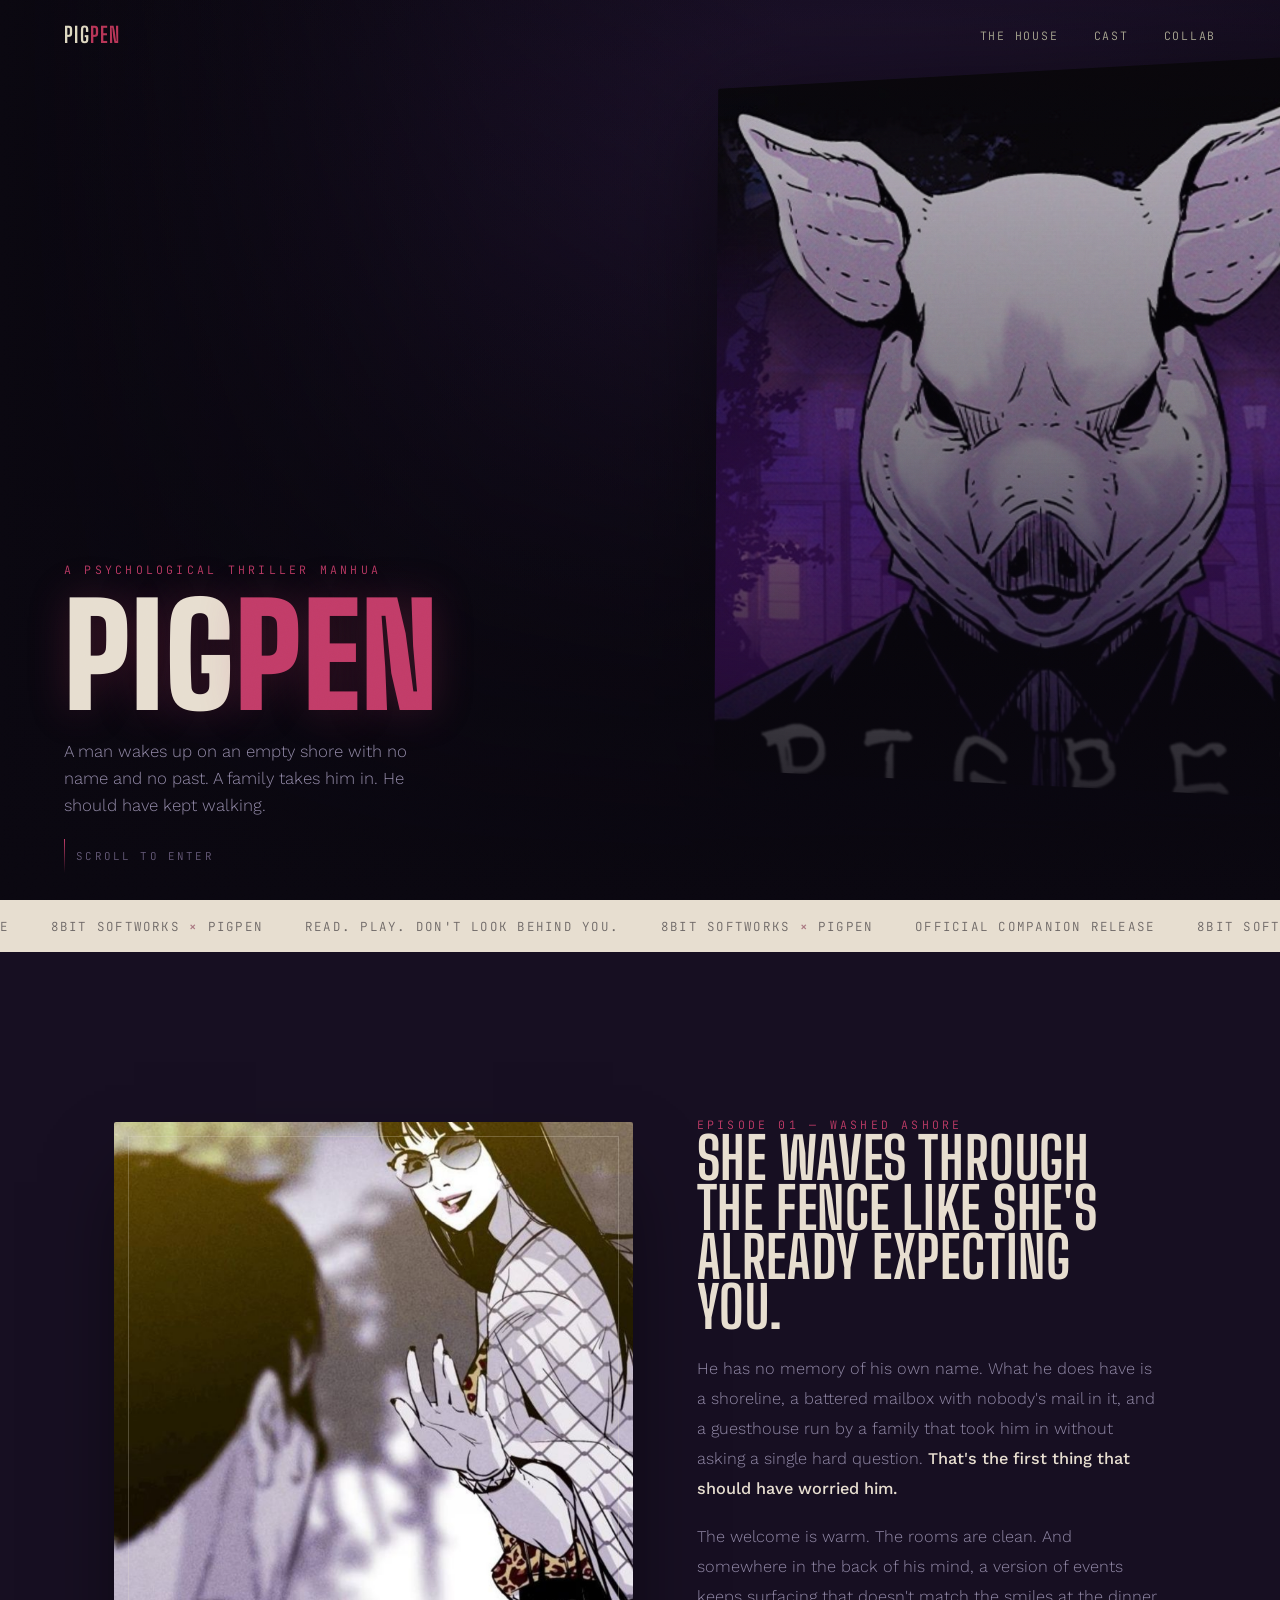
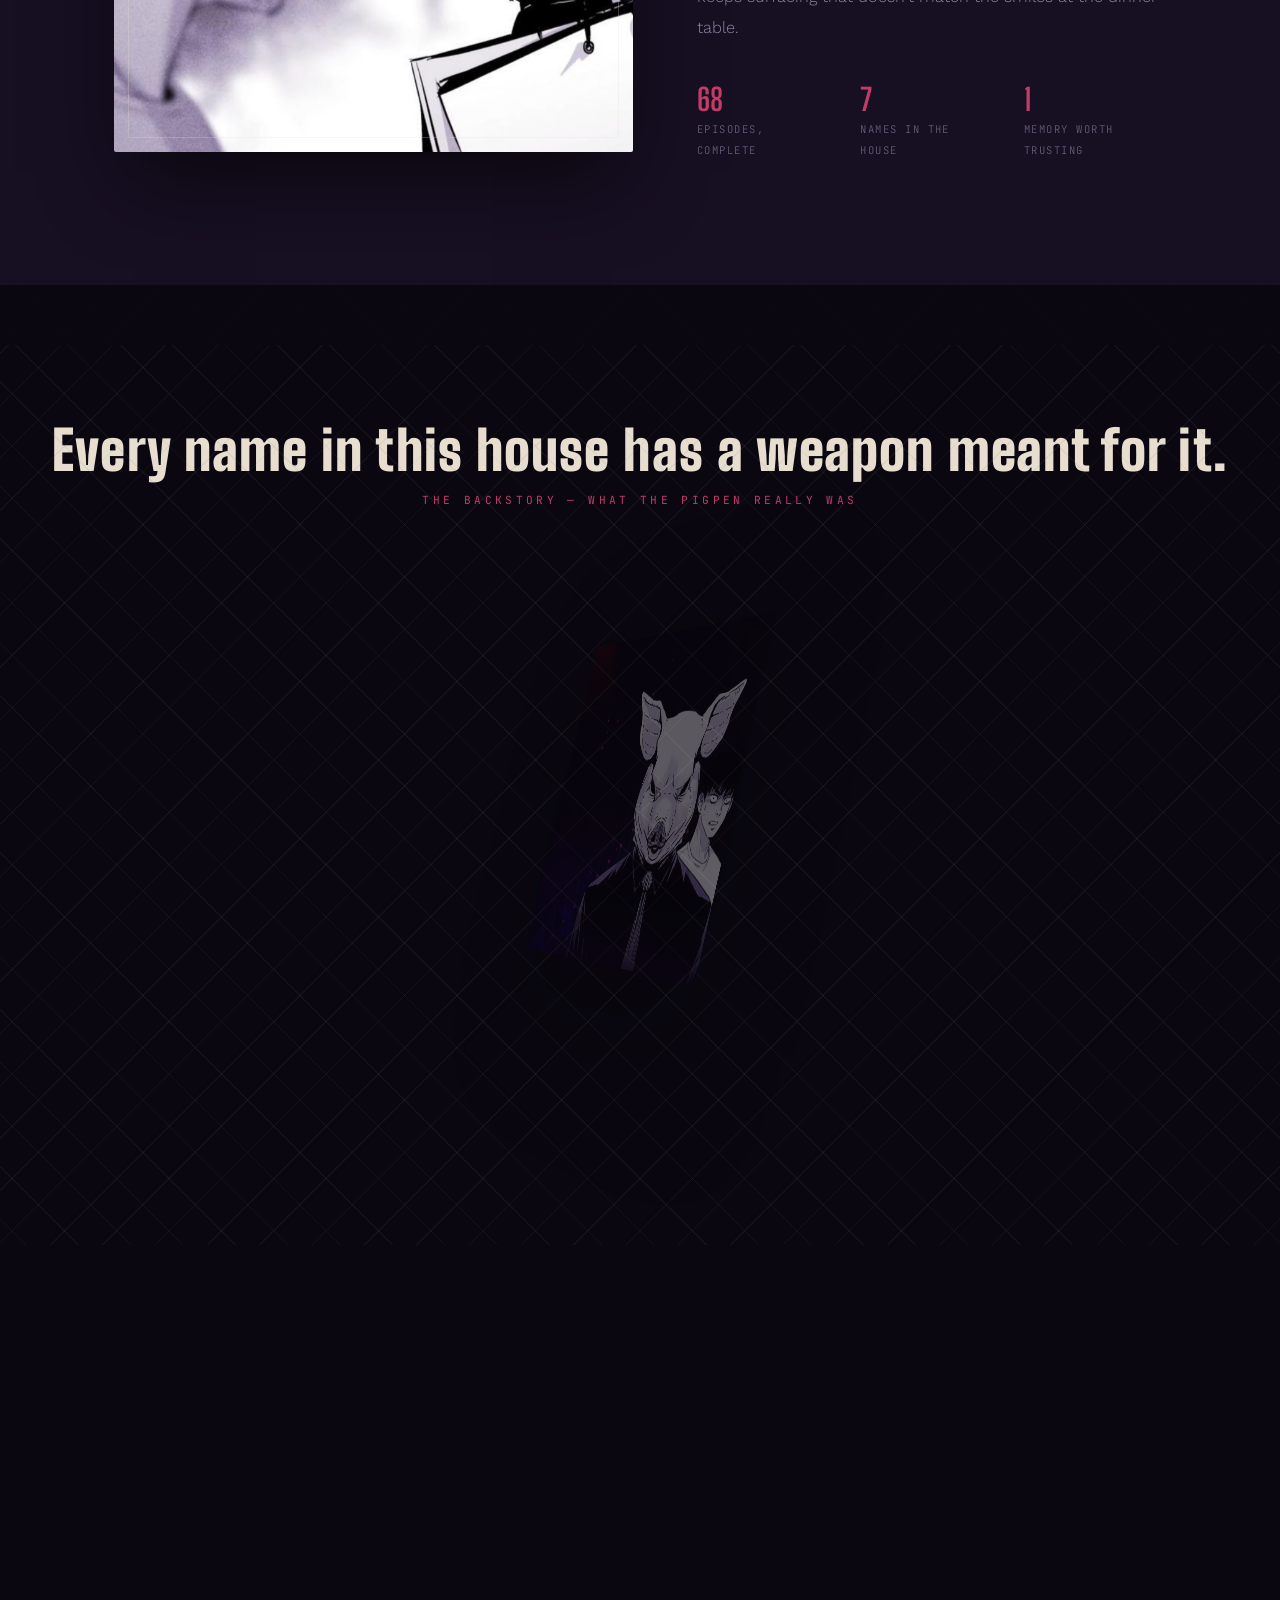
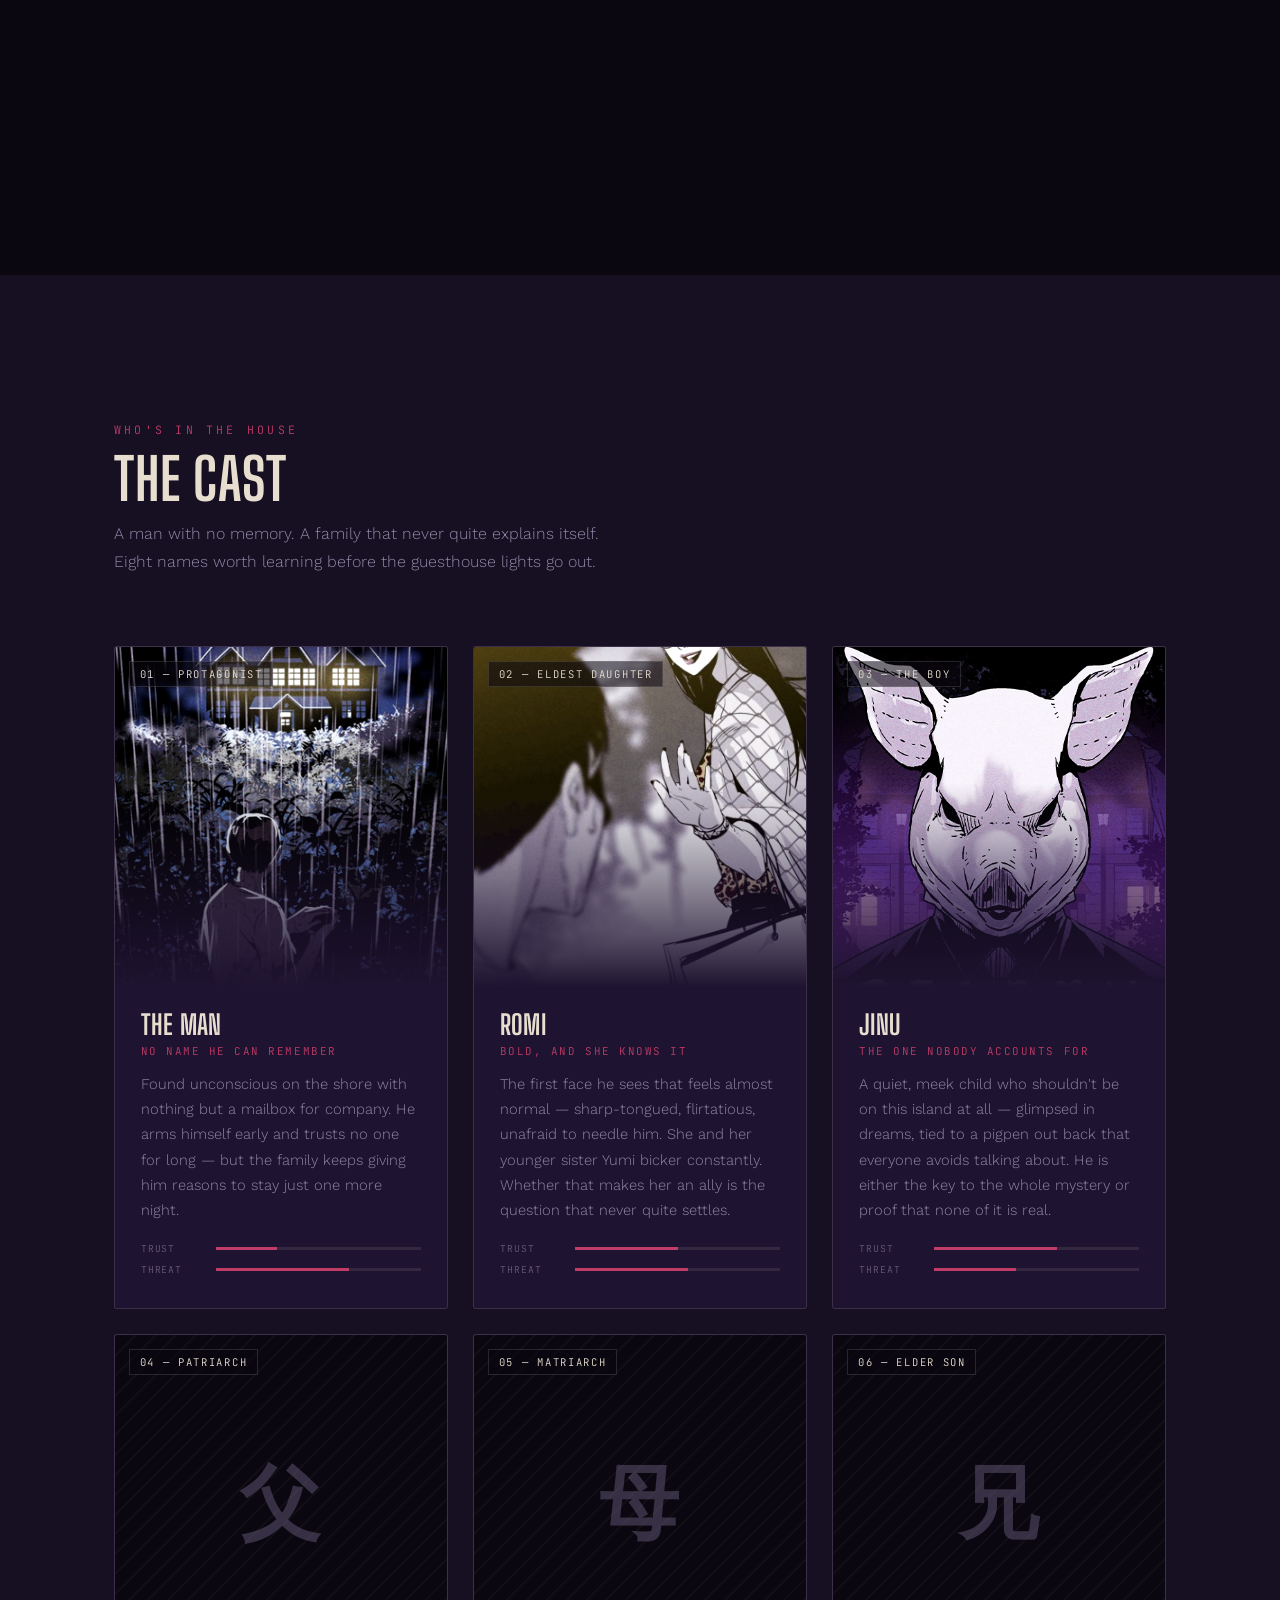
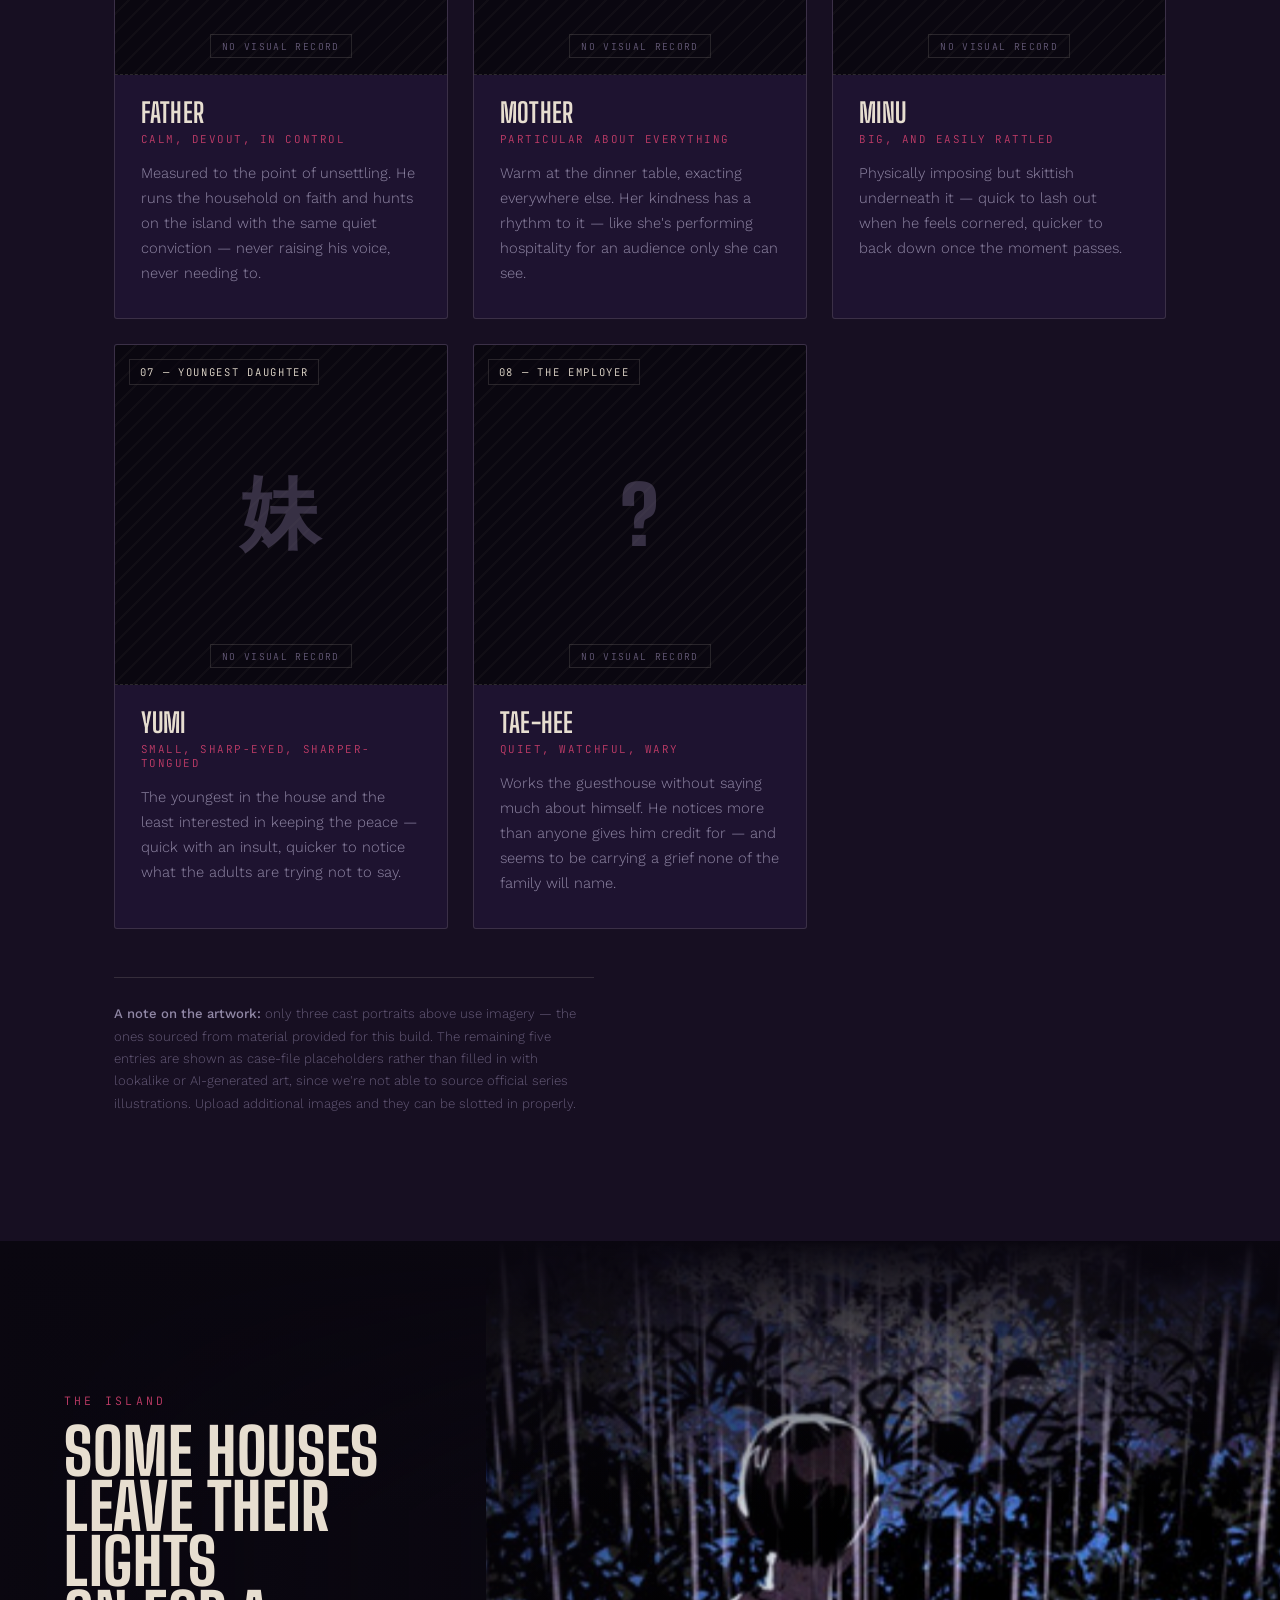
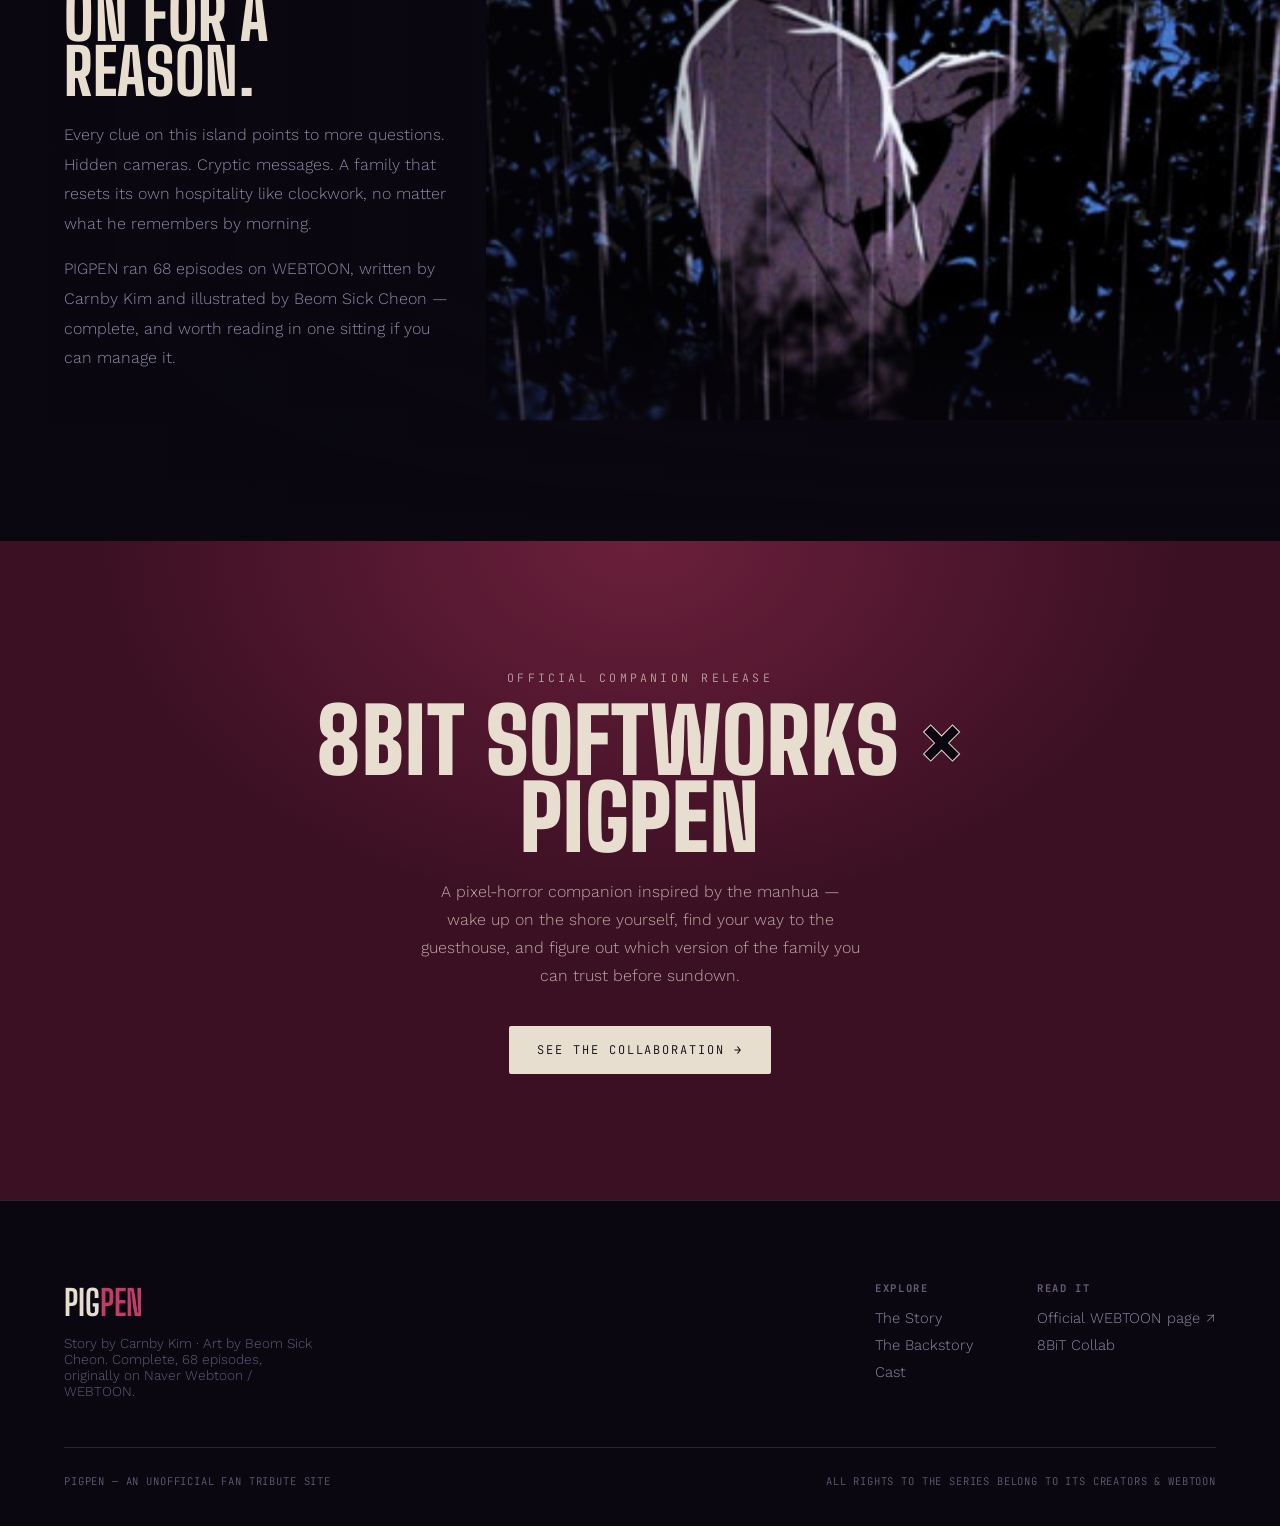
==== index.html @ 21ebb8da "Add files via upload" ====
<!DOCTYPE html>
<html lang="en">
<head>
<meta charset="UTF-8">
<meta name="viewport" content="width=device-width, initial-scale=1.0">
<title>PIGPEN — a manhua about the house that watches back</title>
<link rel="preconnect" href="https://fonts.googleapis.com">
<link rel="preconnect" href="https://fonts.gstatic.com" crossorigin>
<link href="https://fonts.googleapis.com/css2?family=Big+Shoulders+Display:wght@400;600;700;900&family=Work+Sans:wght@300;400;500;600&family=JetBrains+Mono:wght@400;500&display=swap" rel="stylesheet">
<style>
  :root{
    --void:#0a0710;
    --deep:#170f22;
    --panel:#1e1330;
    --wine:#3c1023;
    --lavender:#9188a6;
    --lavender-dim:#655a78;
    --cream:#e7ded0;
    --magenta:#c23c68;
    --magenta-dim:#7a2745;
    --line:rgba(231,222,208,0.14);
  }
  *{box-sizing:border-box;margin:0;padding:0;}
  html{scroll-behavior:smooth;background:var(--void);}
  body{
    background:var(--void);
    color:var(--cream);
    font-family:'Work Sans', sans-serif;
    font-weight:300;
    overflow-x:hidden;
    cursor:default;
  }
  @media (prefers-reduced-motion: reduce){
    html{scroll-behavior:auto;}
    *{animation-duration:0.01ms !important; transition-duration:0.01ms !important;}
  }

  ::selection{background:var(--magenta); color:var(--void);}

  h1,h2,h3,.display{
    font-family:'Big Shoulders Display', sans-serif;
    text-transform:uppercase;
    letter-spacing:0.01em;
    line-height:0.86;
  }
  .eyebrow{
    font-family:'JetBrains Mono', monospace;
    font-size:0.72rem;
    letter-spacing:0.28em;
    text-transform:uppercase;
    color:var(--magenta);
  }
  a{color:inherit;}
  img{display:block; max-width:100%;}

  /* -------- chain-link texture, drawn from image 1's fence -------- */
  .chainlink{
    position:absolute; inset:0;
    background-image:
      repeating-linear-gradient(45deg, transparent 0 18px, var(--line) 18px 19px, transparent 19px 37px),
      repeating-linear-gradient(-45deg, transparent 0 18px, var(--line) 18px 19px, transparent 19px 37px);
    pointer-events:none;
    mix-blend-mode:overlay;
    opacity:0.5;
  }

  .grain{
    position:fixed; inset:0; z-index:200; pointer-events:none;
    opacity:0.05; mix-blend-mode:overlay;
    background-image:url("data:image/svg+xml,%3Csvg xmlns='http://www.w3.org/2000/svg' width='120' height='120'%3E%3Cfilter id='n'%3E%3CfeTurbulence type='fractalNoise' baseFrequency='0.9' numOctaves='2' stitchTiles='stitch'/%3E%3C/filter%3E%3Crect width='100%25' height='100%25' filter='url(%23n)'/%3E%3C/svg%3E");
  }

  /* -------- top nav -------- */
  header{
    position:fixed; top:0; left:0; right:0; z-index:100;
    display:flex; justify-content:space-between; align-items:center;
    padding:22px 5vw;
    mix-blend-mode:difference;
  }
  .brand{
    font-family:'Big Shoulders Display', sans-serif;
    font-weight:700; font-size:1.35rem;
    letter-spacing:0.06em;
  }
  .brand span{color:var(--magenta);}
  nav{display:flex; gap:2.2rem; font-family:'JetBrains Mono', monospace; font-size:0.72rem; letter-spacing:0.15em; text-transform:uppercase;}
  nav a{opacity:0.8; text-decoration:none; transition:opacity 0.25s;}
  nav a:hover{opacity:1;}

  /* -------- hero -------- */
  .hero{
    position:relative;
    height:100svh; min-height:640px;
    display:flex; align-items:flex-end;
    overflow:hidden;
    perspective:900px;
    background:radial-gradient(120% 90% at 70% 20%, #241536 0%, var(--void) 65%);
  }
  .hero-mask{
    position:absolute; right:-6vw; top:6vh;
    width:min(58vw, 640px);
    transform-style:preserve-3d;
    will-change:transform;
    filter:drop-shadow(0 30px 60px rgba(0,0,0,0.7));
  }
  .hero-mask img{width:100%; border-radius:2px; opacity:0.96;}
  .hero-veil{
    position:absolute; inset:0;
    background:linear-gradient(180deg, rgba(10,7,16,0.15) 0%, rgba(10,7,16,0.55) 55%, var(--void) 100%),
               linear-gradient(90deg, var(--void) 0%, rgba(10,7,16,0.2) 38%, transparent 62%);
  }
  .hero-content{
    position:relative; z-index:5;
    padding:0 5vw 9vh;
    max-width:820px;
  }
  .hero-content .eyebrow{margin-bottom:1.1rem; display:block;}
  .hero-title{
    font-size:clamp(3.6rem, 11vw, 9rem);
    font-weight:900;
    color:var(--cream);
    text-shadow:0 0 40px rgba(194,60,104,0.25);
  }
  .hero-title .bleed{color:var(--magenta);}
  .hero-sub{
    margin-top:1.4rem;
    max-width:36ch;
    font-size:1.05rem;
    font-weight:300;
    color:var(--lavender);
    line-height:1.6;
  }
  .scroll-cue{
    position:absolute; bottom:3vh; left:5vw; z-index:5;
    display:flex; align-items:center; gap:0.7rem;
    font-family:'JetBrains Mono', monospace; font-size:0.68rem;
    letter-spacing:0.2em; text-transform:uppercase; color:var(--lavender-dim);
  }
  .scroll-cue .rail{width:1px; height:34px; background:linear-gradient(var(--magenta), transparent); position:relative; overflow:hidden;}
  .scroll-cue .rail::after{content:""; position:absolute; top:-100%; left:0; width:100%; height:100%; background:var(--cream); animation:railDrop 1.8s ease-in-out infinite;}
  @keyframes railDrop{ 0%{top:-100%;} 100%{top:100%;} }

  /* -------- collab strip -------- */
  .collab{
    position:relative;
    padding:1.1rem 5vw;
    background:var(--cream);
    color:var(--void);
    display:flex; align-items:center; justify-content:center; gap:1.2rem;
    flex-wrap:wrap;
    overflow:hidden;
  }
  .collab-track{
    display:flex; gap:2.6rem; white-space:nowrap;
    animation:marquee 22s linear infinite;
    font-family:'JetBrains Mono', monospace;
    font-size:0.78rem; letter-spacing:0.18em; text-transform:uppercase;
  }
  .collab-track span{opacity:0.55;}
  .collab-track strong{opacity:1; font-weight:500; color:var(--magenta-dim);}
  @keyframes marquee{ 0%{transform:translateX(0);} 100%{transform:translateX(-50%);} }

  /* -------- section shell -------- */
  section{position:relative; z-index:2;}
  .wrap{max-width:1180px; margin:0 auto; padding:0 5vw;}
  .panel-seam{
    height:1px; background:var(--line);
    max-width:1180px; margin:0 auto;
  }

  /* -------- premise / parallax -------- */
  .premise{
    position:relative;
    padding:min(18vh,180px) 0 min(14vh,140px);
    background:var(--deep);
    overflow:hidden;
  }
  .premise-grid{
    display:grid; grid-template-columns:1.05fr 0.95fr; gap:5vw; align-items:center;
  }
  .premise-fig{
    position:relative; height:70vh; min-height:420px;
    border-radius:2px; overflow:hidden;
    box-shadow:0 40px 80px -20px rgba(0,0,0,0.65);
  }
  .premise-fig img{
    position:absolute; inset:0; width:100%; height:130%; object-fit:cover;
    will-change:transform;
  }
  .premise-fig .frame{
    position:absolute; inset:14px; border:1px solid rgba(231,222,208,0.25); pointer-events:none;
  }
  .premise-text h2{
    font-size:clamp(2.2rem, 4.6vw, 3.6rem);
    font-weight:700;
    margin-bottom:1.4rem;
  }
  .premise-text p{
    color:var(--lavender);
    font-size:1.02rem;
    line-height:1.85;
    max-width:46ch;
    margin-bottom:1.1rem;
  }
  .premise-text p strong{color:var(--cream); font-weight:500;}
  .stat-row{
    display:flex; gap:2.6rem; margin-top:2.4rem;
    font-family:'JetBrains Mono', monospace;
  }
  .stat-row div b{display:block; font-size:1.9rem; font-family:'Big Shoulders Display'; color:var(--magenta);}
  .stat-row div span{font-size:0.66rem; letter-spacing:0.14em; text-transform:uppercase; color:var(--lavender-dim);}

  /* -------- 3D scroll mask stage -------- */
  .stage{
    position:relative;
    height:170vh;
    background:var(--void);
  }
  .stage-sticky{
    position:sticky; top:0; height:100svh;
    display:flex; align-items:center; justify-content:center;
    overflow:hidden;
    perspective:1400px;
  }
  .stage-sticky .chainlink{opacity:0.35;}
  .stage-mask-wrap{
    width:min(46vw,460px);
    transform-style:preserve-3d;
    will-change:transform;
    position:relative;
  }
  .stage-mask-wrap img{
    border-radius:3px;
    filter:drop-shadow(0 50px 90px rgba(0,0,0,0.8));
  }
  .stage-copy{
    position:absolute;
    z-index:6; pointer-events:none;
    font-family:'Big Shoulders Display';
    font-weight:900;
    color:var(--cream);
    text-align:center;
    width:100%;
    top:8vh;
    font-size:clamp(1.8rem,5vw,3.4rem);
    letter-spacing:0.02em;
    mix-blend-mode:difference;
  }
  .stage-copy small{
    display:block; font-family:'JetBrains Mono'; font-weight:400;
    font-size:0.7rem; letter-spacing:0.3em; color:var(--magenta);
    margin-top:0.6rem; text-transform:uppercase;
  }
  .dots{position:absolute; inset:0; pointer-events:none;}
  .dots i{
    position:absolute; width:3px; height:3px; border-radius:50%;
    background:var(--magenta); opacity:0; box-shadow:0 0 8px var(--magenta);
  }

  /* -------- characters -------- */
  .cast{
    padding:min(16vh,150px) 0 min(14vh,130px);
    background:var(--deep);
  }
  .cast-head{max-width:640px; margin-bottom:4.4rem;}
  .cast-head h2{font-size:clamp(2.2rem,4.6vw,3.6rem); font-weight:700; margin-top:1rem;}
  .cast-head p{color:var(--lavender); margin-top:1rem; line-height:1.75; max-width:52ch;}

  .cast-grid{
    display:grid; grid-template-columns:repeat(3, 1fr); gap:1.6rem;
  }
  @media (max-width:1100px){ .cast-grid{grid-template-columns:repeat(2,1fr);} }
  .card{
    position:relative;
    background:var(--panel);
    border:1px solid var(--line);
    border-radius:3px;
    overflow:hidden;
    transform-style:preserve-3d;
    transition:transform 0.5s cubic-bezier(.2,.7,.2,1), border-color 0.4s;
  }
  .card:hover{border-color:var(--magenta-dim);}
  .card-img{
    position:relative; height:340px; overflow:hidden;
  }
  .card-img img{
    width:100%; height:100%; object-fit:cover;
    filter:grayscale(0.35) contrast(1.08);
    transition:transform 0.7s ease, filter 0.7s ease;
  }
  .card:hover .card-img img{transform:scale(1.06); filter:grayscale(0) contrast(1.1);}
  .card-img::after{
    content:""; position:absolute; inset:0;
    background:linear-gradient(180deg, transparent 40%, var(--panel) 100%);
  }
  .card-tag{
    position:absolute; top:14px; left:14px; z-index:3;
    font-family:'JetBrains Mono'; font-size:0.66rem; letter-spacing:0.16em;
    text-transform:uppercase; color:var(--cream);
    background:rgba(10,7,16,0.55); padding:0.3rem 0.6rem; border:1px solid var(--line);
  }
  .card-body{padding:1.6rem 1.6rem 2rem; position:relative;}
  .card-body h3{font-size:1.7rem; font-weight:700; margin-bottom:0.5rem;}
  .card-role{
    font-family:'JetBrains Mono'; font-size:0.68rem; letter-spacing:0.14em;
    text-transform:uppercase; color:var(--magenta); margin-bottom:0.9rem; display:block;
  }
  .card-body p{color:var(--lavender); font-size:0.92rem; line-height:1.7;}
  .card-meter{margin-top:1.2rem; display:flex; flex-direction:column; gap:0.5rem;}
  .meter-row{display:flex; align-items:center; gap:0.7rem;}
  .meter-row span{font-family:'JetBrains Mono'; font-size:0.6rem; letter-spacing:0.1em; text-transform:uppercase; color:var(--lavender-dim); width:64px; flex-shrink:0;}
  .meter-bar{flex:1; height:3px; background:rgba(231,222,208,0.1); position:relative;}
  .meter-fill{position:absolute; inset:0; width:0%; background:var(--magenta); transition:width 1.4s cubic-bezier(.2,.7,.2,1);}
  .card.in-view .meter-fill{width:var(--fill);}

  /* -------- no-photo / case-file card variant -------- */
  .card-noimg .card-img{
    height:340px;
    display:flex; align-items:center; justify-content:center;
    background:
      repeating-linear-gradient(135deg, rgba(231,222,208,0.03) 0 2px, transparent 2px 14px),
      var(--void);
    border-bottom:1px dashed var(--line);
  }
  .card-noimg .card-img::after{display:none;}
  .card-monogram{
    font-family:'Big Shoulders Display'; font-weight:900;
    font-size:5rem; color:var(--lavender-dim);
    opacity:0.5; letter-spacing:0.02em;
  }
  .card-noimg .card-img .no-record{
    position:absolute; bottom:16px; left:50%; transform:translateX(-50%);
    font-family:'JetBrains Mono'; font-size:0.6rem; letter-spacing:0.14em;
    text-transform:uppercase; color:var(--lavender-dim);
    border:1px solid var(--line); padding:0.3rem 0.7rem;
    white-space:nowrap;
  }
  .cast-note{
    margin-top:3rem; padding-top:1.6rem; border-top:1px solid var(--line);
    font-size:0.82rem; color:var(--lavender-dim); line-height:1.7; max-width:60ch;
  }
  .cast-note strong{color:var(--lavender); font-weight:500;}

  /* -------- chapter / rain feature -------- */
  .feature{
    position:relative;
    min-height:100svh;
    display:flex; align-items:center;
    background:var(--void);
    overflow:hidden;
  }
  .feature-bg{
    position:absolute; inset:0;
    background:linear-gradient(180deg, var(--void) 0%, transparent 30%, transparent 70%, var(--void) 100%),
               linear-gradient(90deg, var(--void) 0%, rgba(10,7,16,0.3) 45%, transparent 70%);
    z-index:2;
  }
  .feature-img{
    position:absolute; right:0; top:0; height:100%; width:62%;
    overflow:hidden;
  }
  .feature-img img{
    height:130%; width:100%; object-fit:cover; object-position:60% top;
    will-change:transform;
  }
  .feature-content{
    position:relative; z-index:3;
    max-width:520px; padding:0 5vw;
  }
  .feature .eyebrow{margin-bottom:1rem; display:block;}
  .feature h2{font-size:clamp(2.4rem,5vw,4rem); font-weight:800; margin-bottom:1.3rem;}
  .feature p{color:var(--lavender); line-height:1.85; margin-bottom:1rem; max-width:42ch;}
  .rain{position:absolute; inset:0; z-index:2; pointer-events:none; opacity:0.5;}
  .rain i{
    position:absolute; top:-10%; width:1px; height:60px;
    background:linear-gradient(var(--cream), transparent);
    opacity:0.25;
    animation:fall linear infinite;
  }
  @keyframes fall{ to{ transform:translateY(120vh); } }

  /* -------- promo band -------- */
  .promo{
    position:relative;
    padding:min(14vh,130px) 0;
    background:var(--wine);
    text-align:center;
    overflow:hidden;
  }
  .promo::before{
    content:""; position:absolute; inset:0;
    background:radial-gradient(60% 80% at 50% 0%, rgba(194,60,104,0.35), transparent 70%);
  }
  .promo-inner{position:relative; z-index:2;}
  .promo .eyebrow{color:var(--cream); opacity:0.7;}
  .promo h2{
    font-size:clamp(2.4rem,7vw,5.6rem); font-weight:900; margin:1rem 0 1.4rem;
    color:var(--cream);
  }
  .promo h2 span{color:var(--void); -webkit-text-stroke:1px var(--cream); }
  .promo p{max-width:44ch; margin:0 auto 2.2rem; color:rgba(231,222,208,0.75); line-height:1.75;}
  .btn{
    display:inline-flex; align-items:center; gap:0.6rem;
    font-family:'JetBrains Mono'; font-size:0.75rem; letter-spacing:0.16em; text-transform:uppercase;
    padding:1rem 1.8rem;
    background:var(--cream); color:var(--void);
    border-radius:2px; text-decoration:none;
    transition:transform 0.3s, box-shadow 0.3s;
  }
  .btn:hover{transform:translateY(-3px); box-shadow:0 14px 30px rgba(0,0,0,0.35);}

  /* -------- footer -------- */
  footer{
    background:var(--void); padding:5rem 5vw 2.4rem;
    border-top:1px solid var(--line);
  }
  .foot-grid{
    display:flex; justify-content:space-between; flex-wrap:wrap; gap:2.4rem;
    padding-bottom:3rem;
  }
  .foot-brand{font-family:'Big Shoulders Display'; font-size:2.2rem; font-weight:700;}
  .foot-brand span{color:var(--magenta);}
  .foot-links{display:flex; gap:4rem; flex-wrap:wrap;}
  .foot-col h4{font-family:'JetBrains Mono'; font-size:0.66rem; letter-spacing:0.16em; text-transform:uppercase; color:var(--lavender-dim); margin-bottom:0.9rem;}
  .foot-col a{display:block; color:var(--lavender); text-decoration:none; font-size:0.92rem; margin-bottom:0.55rem; transition:color 0.25s;}
  .foot-col a:hover{color:var(--cream);}
  .foot-bottom{
    display:flex; justify-content:space-between; flex-wrap:wrap; gap:1rem;
    font-family:'JetBrains Mono'; font-size:0.66rem; letter-spacing:0.08em; color:var(--lavender-dim);
    padding-top:1.6rem; border-top:1px solid var(--line);
  }

  /* reveal on scroll */
  .reveal{opacity:0; transform:translateY(28px); transition:opacity 0.9s ease, transform 0.9s cubic-bezier(.2,.7,.2,1);}
  .reveal.in-view{opacity:1; transform:translateY(0);}

  @media (max-width:860px){
    nav{display:none;}
    .premise-grid{grid-template-columns:1fr; gap:3rem;}
    .cast-grid{grid-template-columns:1fr;}
    .feature-img{width:100%; opacity:0.35;}
    .feature-content{max-width:100%;}
    .hero-mask{width:78vw; top:12vh;}
  }
</style>
</head>
<body>

<div class="grain"></div>

<header>
  <div class="brand">PIG<span>PEN</span></div>
  <nav>
    <a href="#premise">The House</a>
    <a href="#cast">Cast</a>
    <a href="#promo">Collab</a>
  </nav>
</header>

<!-- HERO -->
<section class="hero" id="top">
  <div class="hero-mask" id="heroMask">
    <img src="pig-poster.jpg" alt="A figure in a pig mask standing before a fully lit guesthouse at night">
  </div>
  <div class="hero-veil"></div>
  <div class="hero-content reveal in-view">
    <span class="eyebrow">A psychological thriller manhua</span>
    <h1 class="hero-title">PIG<span class="bleed">PEN</span></h1>
    <p class="hero-sub">A man wakes up on an empty shore with no name and no past. A family takes him in. He should have kept walking.</p>
  </div>
  <div class="scroll-cue"><div class="rail"></div>Scroll to enter</div>
</section>

<!-- COLLAB STRIP -->
<div class="collab" id="promo-top">
  <div class="collab-track">
    <span>8BiT Softworks <strong>×</strong> PigPen</span>
    <span>Official Companion Release</span>
    <span>8BiT Softworks <strong>×</strong> PigPen</span>
    <span>Read. Play. Don't look behind you.</span>
    <span>8BiT Softworks <strong>×</strong> PigPen</span>
    <span>Official Companion Release</span>
    <span>8BiT Softworks <strong>×</strong> PigPen</span>
    <span>Read. Play. Don't look behind you.</span>
  </div>
</div>

<!-- PREMISE -->
<section class="premise" id="premise">
  <div class="wrap premise-grid">
    <div class="premise-fig reveal">
      <img id="parallaxWoman" src="woman.jpg" alt="Romi, the eldest daughter, waves through a chain-link fence">
      <div class="frame"></div>
    </div>
    <div class="premise-text reveal">
      <span class="eyebrow">Episode 01 — Washed Ashore</span>
      <h2>She waves through the fence like she's already expecting you.</h2>
      <p>He has no memory of his own name. What he does have is a shoreline, a battered mailbox with nobody's mail in it, and a guesthouse run by a family that took him in without asking a single hard question. <strong>That's the first thing that should have worried him.</strong></p>
      <p>The welcome is warm. The rooms are clean. And somewhere in the back of his mind, a version of events keeps surfacing that doesn't match the smiles at the dinner table.</p>
      <div class="stat-row">
        <div><b>68</b><span>Episodes, complete</span></div>
        <div><b>7</b><span>Names in the house</span></div>
        <div><b>1</b><span>Memory worth trusting</span></div>
      </div>
    </div>
  </div>
</section>

<div class="chainlink" style="position:relative; height:60px; opacity:0.4;"></div>

<!-- 3D SCROLL MASK STAGE -->
<section class="stage" id="stage">
  <div class="stage-sticky">
    <div class="chainlink"></div>
    <div class="dots" id="dots"></div>
    <div class="stage-copy">
      Every name in this house has a weapon meant for it.
      <small>The Backstory — What the Pigpen Really Was</small>
    </div>
    <div class="stage-mask-wrap" id="stageMask">
      <img src="pig-duo.jpg" alt="A pig mask in close focus, with a young man standing uneasily behind it">
    </div>
  </div>
</section>

<!-- CAST -->
<section class="cast" id="cast">
  <div class="wrap">
    <div class="cast-head reveal">
      <span class="eyebrow">Who's in the house</span>
      <h2>The Cast</h2>
      <p>A man with no memory. A family that never quite explains itself. Eight names worth learning before the guesthouse lights go out.</p>
    </div>

    <div class="cast-grid">

      <div class="card reveal" data-fill="35">
        <div class="card-img">
          <span class="card-tag">01 — Protagonist</span>
          <img src="rain-house.jpg" alt="A man stands in heavy rain, looking up at a fully lit guesthouse">
        </div>
        <div class="card-body">
          <h3>The Man</h3>
          <span class="card-role">No name he can remember</span>
          <p>Found unconscious on the shore with nothing but a mailbox for company. He arms himself early and trusts no one for long — but the family keeps giving him reasons to stay just one more night.</p>
          <div class="card-meter">
            <div class="meter-row"><span>Trust</span><div class="meter-bar"><div class="meter-fill" style="--fill:30%"></div></div></div>
            <div class="meter-row"><span>Threat</span><div class="meter-bar"><div class="meter-fill" style="--fill:65%"></div></div></div>
          </div>
        </div>
      </div>

      <div class="card reveal" data-fill="70">
        <div class="card-img">
          <span class="card-tag">02 — Eldest Daughter</span>
          <img src="woman.jpg" alt="Romi, the eldest daughter, smiles and waves from behind a fence">
        </div>
        <div class="card-body">
          <h3>Romi</h3>
          <span class="card-role">Bold, and she knows it</span>
          <p>The first face he sees that feels almost normal — sharp-tongued, flirtatious, unafraid to needle him. She and her younger sister Yumi bicker constantly. Whether that makes her an ally is the question that never quite settles.</p>
          <div class="card-meter">
            <div class="meter-row"><span>Trust</span><div class="meter-bar"><div class="meter-fill" style="--fill:50%"></div></div></div>
            <div class="meter-row"><span>Threat</span><div class="meter-bar"><div class="meter-fill" style="--fill:55%"></div></div></div>
          </div>
        </div>
      </div>

      <div class="card reveal" data-fill="98">
        <div class="card-img">
          <span class="card-tag">03 — The Boy</span>
          <img src="pig-poster.jpg" alt="A figure in a pig mask stands before a brightly lit house at night">
        </div>
        <div class="card-body">
          <h3>Jinu</h3>
          <span class="card-role">The one nobody accounts for</span>
          <p>A quiet, meek child who shouldn't be on this island at all — glimpsed in dreams, tied to a pigpen out back that everyone avoids talking about. He is either the key to the whole mystery or proof that none of it is real.</p>
          <div class="card-meter">
            <div class="meter-row"><span>Trust</span><div class="meter-bar"><div class="meter-fill" style="--fill:60%"></div></div></div>
            <div class="meter-row"><span>Threat</span><div class="meter-bar"><div class="meter-fill" style="--fill:40%"></div></div></div>
          </div>
        </div>
      </div>

      <div class="card card-noimg reveal" data-fill="80">
        <div class="card-img" style="position:relative;">
          <span class="card-tag">04 — Patriarch</span>
          <span class="card-monogram">父</span>
          <span class="no-record">No visual record</span>
        </div>
        <div class="card-body">
          <h3>Father</h3>
          <span class="card-role">Calm, devout, in control</span>
          <p>Measured to the point of unsettling. He runs the household on faith and hunts on the island with the same quiet conviction — never raising his voice, never needing to.</p>
        </div>
      </div>

      <div class="card card-noimg reveal" data-fill="45">
        <div class="card-img" style="position:relative;">
          <span class="card-tag">05 — Matriarch</span>
          <span class="card-monogram">母</span>
          <span class="no-record">No visual record</span>
        </div>
        <div class="card-body">
          <h3>Mother</h3>
          <span class="card-role">Particular about everything</span>
          <p>Warm at the dinner table, exacting everywhere else. Her kindness has a rhythm to it — like she's performing hospitality for an audience only she can see.</p>
        </div>
      </div>

      <div class="card card-noimg reveal" data-fill="55">
        <div class="card-img" style="position:relative;">
          <span class="card-tag">06 — Elder Son</span>
          <span class="card-monogram">兄</span>
          <span class="no-record">No visual record</span>
        </div>
        <div class="card-body">
          <h3>Minu</h3>
          <span class="card-role">Big, and easily rattled</span>
          <p>Physically imposing but skittish underneath it — quick to lash out when he feels cornered, quicker to back down once the moment passes.</p>
        </div>
      </div>

      <div class="card card-noimg reveal" data-fill="30">
        <div class="card-img" style="position:relative;">
          <span class="card-tag">07 — Youngest Daughter</span>
          <span class="card-monogram">妹</span>
          <span class="no-record">No visual record</span>
        </div>
        <div class="card-body">
          <h3>Yumi</h3>
          <span class="card-role">Small, sharp-eyed, sharper-tongued</span>
          <p>The youngest in the house and the least interested in keeping the peace — quick with an insult, quicker to notice what the adults are trying not to say.</p>
        </div>
      </div>

      <div class="card card-noimg reveal" data-fill="65">
        <div class="card-img" style="position:relative;">
          <span class="card-tag">08 — The Employee</span>
          <span class="card-monogram">?</span>
          <span class="no-record">No visual record</span>
        </div>
        <div class="card-body">
          <h3>Tae-hee</h3>
          <span class="card-role">Quiet, watchful, wary</span>
          <p>Works the guesthouse without saying much about himself. He notices more than anyone gives him credit for — and seems to be carrying a grief none of the family will name.</p>
        </div>
      </div>

    </div>

    <p class="cast-note reveal"><strong>A note on the artwork:</strong> only three cast portraits above use imagery — the ones sourced from material provided for this build. The remaining five entries are shown as case-file placeholders rather than filled in with lookalike or AI-generated art, since we're not able to source official series illustrations. Upload additional images and they can be slotted in properly.</p>
  </div>
</section>

<!-- FEATURE / RAIN -->
<section class="feature">
  <div class="rain" id="rainLayer"></div>
  <div class="feature-img">
    <img id="parallaxHouse" src="rain-house.jpg" alt="A figure stands in dense rain, looking up at a fully lit guesthouse on a hill">
  </div>
  <div class="feature-bg"></div>
  <div class="feature-content reveal">
    <span class="eyebrow">The Island</span>
    <h2>Some houses<br>leave their lights<br>on for a reason.</h2>
    <p>Every clue on this island points to more questions. Hidden cameras. Cryptic messages. A family that resets its own hospitality like clockwork, no matter what he remembers by morning.</p>
    <p>PIGPEN ran 68 episodes on WEBTOON, written by Carnby Kim and illustrated by Beom Sick Cheon — complete, and worth reading in one sitting if you can manage it.</p>
  </div>
</section>

<!-- PROMO -->
<section class="promo" id="promo">
  <div class="promo-inner reveal">
    <span class="eyebrow">Official Companion Release</span>
    <h2>8BiT Softworks <span>×</span><br>PigPen</h2>
    <p>A pixel-horror companion inspired by the manhua — wake up on the shore yourself, find your way to the guesthouse, and figure out which version of the family you can trust before sundown.</p>
    <a href="#top" class="btn">See the collaboration →</a>
  </div>
</section>

<!-- FOOTER -->
<footer>
  <div class="foot-grid">
    <div>
      <div class="foot-brand">PIG<span>PEN</span></div>
      <p style="color:var(--lavender-dim); font-size:0.85rem; margin-top:0.8rem; max-width:32ch;">Story by Carnby Kim · Art by Beom Sick Cheon. Complete, 68 episodes, originally on Naver Webtoon / WEBTOON.</p>
    </div>
    <div class="foot-links">
      <div class="foot-col">
        <h4>Explore</h4>
        <a href="#premise">The Story</a>
        <a href="#stage">The Backstory</a>
        <a href="#cast">Cast</a>
      </div>
      <div class="foot-col">
        <h4>Read it</h4>
        <a href="https://www.webtoons.com/en/thriller/pigpen/list?title_no=2275" target="_blank" rel="noopener">Official WEBTOON page ↗</a>
        <a href="#promo">8BiT Collab</a>
      </div>
    </div>
  </div>
  <div class="foot-bottom">
    <span>PIGPEN — AN UNOFFICIAL FAN TRIBUTE SITE</span>
    <span>ALL RIGHTS TO THE SERIES BELONG TO ITS CREATORS &amp; WEBTOON</span>
  </div>
</footer>

<script>
  // ---------- scroll-reveal ----------
  const revealEls = document.querySelectorAll('.reveal, .card');
  const io = new IntersectionObserver((entries)=>{
    entries.forEach(e=>{
      if(e.isIntersecting){ e.target.classList.add('in-view'); }
    });
  }, {threshold:0.18});
  revealEls.forEach(el=>io.observe(el));

  // ---------- hero mask 3D tilt on scroll + pointer ----------
  const heroMask = document.getElementById('heroMask');
  let mx=0,my=0;
  window.addEventListener('scroll', ()=>{
    const y = window.scrollY;
    if(heroMask){
      heroMask.style.transform = `rotateY(${-8 + y*0.01}deg) rotateX(${6 - y*0.01}deg) translateY(${y*0.15}px) scale(${1 - Math.min(y/4000,0.06)})`;
    }
  }, {passive:true});
  window.addEventListener('pointermove', (e)=>{
    mx = (e.clientX/window.innerWidth - 0.5);
    my = (e.clientY/window.innerHeight - 0.5);
    if(heroMask){
      heroMask.style.transform += ``; // scroll handler owns transform primarily
    }
  });

  // ---------- parallax figures ----------
  const parallaxWoman = document.getElementById('parallaxWoman');
  const parallaxHouse = document.getElementById('parallaxHouse');
  function onScrollParallax(){
    const vh = window.innerHeight;
    [parallaxWoman, parallaxHouse].forEach(el=>{
      if(!el) return;
      const r = el.parentElement.getBoundingClientRect();
      const progress = (r.top) / vh; // -1 .. 1 roughly
      const shift = progress * -60;
      el.style.transform = `translateY(${shift}px) scale(1.02)`;
    });
  }
  window.addEventListener('scroll', onScrollParallax, {passive:true});
  onScrollParallax();

  // ---------- 3D scroll stage: rotate the mask through space ----------
  const stage = document.getElementById('stage');
  const stageMask = document.getElementById('stageMask');
  function onStageScroll(){
    const r = stage.getBoundingClientRect();
    const total = r.height - window.innerHeight;
    let p = -r.top / total;
    p = Math.max(0, Math.min(1, p));
    // p: 0 -> enter, 0.5 -> center, 1 -> exit
    const rotY = (p - 0.5) * 120;      // -60deg .. 60deg
    const rotX = (p - 0.5) * -30;
    const scale = 0.75 + Math.sin(p*Math.PI) * 0.35;
    const z = Math.sin(p*Math.PI) * 80;
    stageMask.style.transform = `rotateY(${rotY}deg) rotateX(${rotX}deg) scale(${scale}) translateZ(${z}px)`;
    stageMask.style.opacity = 0.35 + Math.sin(p*Math.PI) * 0.65;
  }
  window.addEventListener('scroll', onStageScroll, {passive:true});
  onStageScroll();

  // ---------- ambient dots in stage ----------
  const dotsWrap = document.getElementById('dots');
  if(dotsWrap){
    for(let i=0;i<40;i++){
      const d = document.createElement('i');
      d.style.left = Math.random()*100+'%';
      d.style.top = Math.random()*100+'%';
      d.style.animation = `dotPulse ${3+Math.random()*4}s ease-in-out ${Math.random()*4}s infinite`;
      dotsWrap.appendChild(d);
    }
    const styleTag = document.createElement('style');
    styleTag.textContent = `@keyframes dotPulse{0%,100%{opacity:0;transform:scale(0.5);} 50%{opacity:0.9;transform:scale(1.4);}}`;
    document.head.appendChild(styleTag);
  }

  // ---------- rain generator ----------
  const rainLayer = document.getElementById('rainLayer');
  if(rainLayer){
    for(let i=0;i<70;i++){
      const drop = document.createElement('i');
      drop.style.left = Math.random()*100+'%';
      drop.style.animationDuration = (0.6+Math.random()*0.8)+'s';
      drop.style.animationDelay = (Math.random()*2)+'s';
      drop.style.opacity = (0.1+Math.random()*0.3).toString();
      rainLayer.appendChild(drop);
    }
  }

  // ---------- card tilt on pointer ----------
  document.querySelectorAll('.card').forEach(card=>{
    card.addEventListener('pointermove', (e)=>{
      const r = card.getBoundingClientRect();
      const px = (e.clientX - r.left)/r.width - 0.5;
      const py = (e.clientY - r.top)/r.height - 0.5;
      card.style.transform = `rotateY(${px*8}deg) rotateX(${-py*8}deg) translateY(-4px)`;
    });
    card.addEventListener('pointerleave', ()=>{
      card.style.transform = `rotateY(0deg) rotateX(0deg) translateY(0)`;
    });
  });
</script>

</body>
</html>
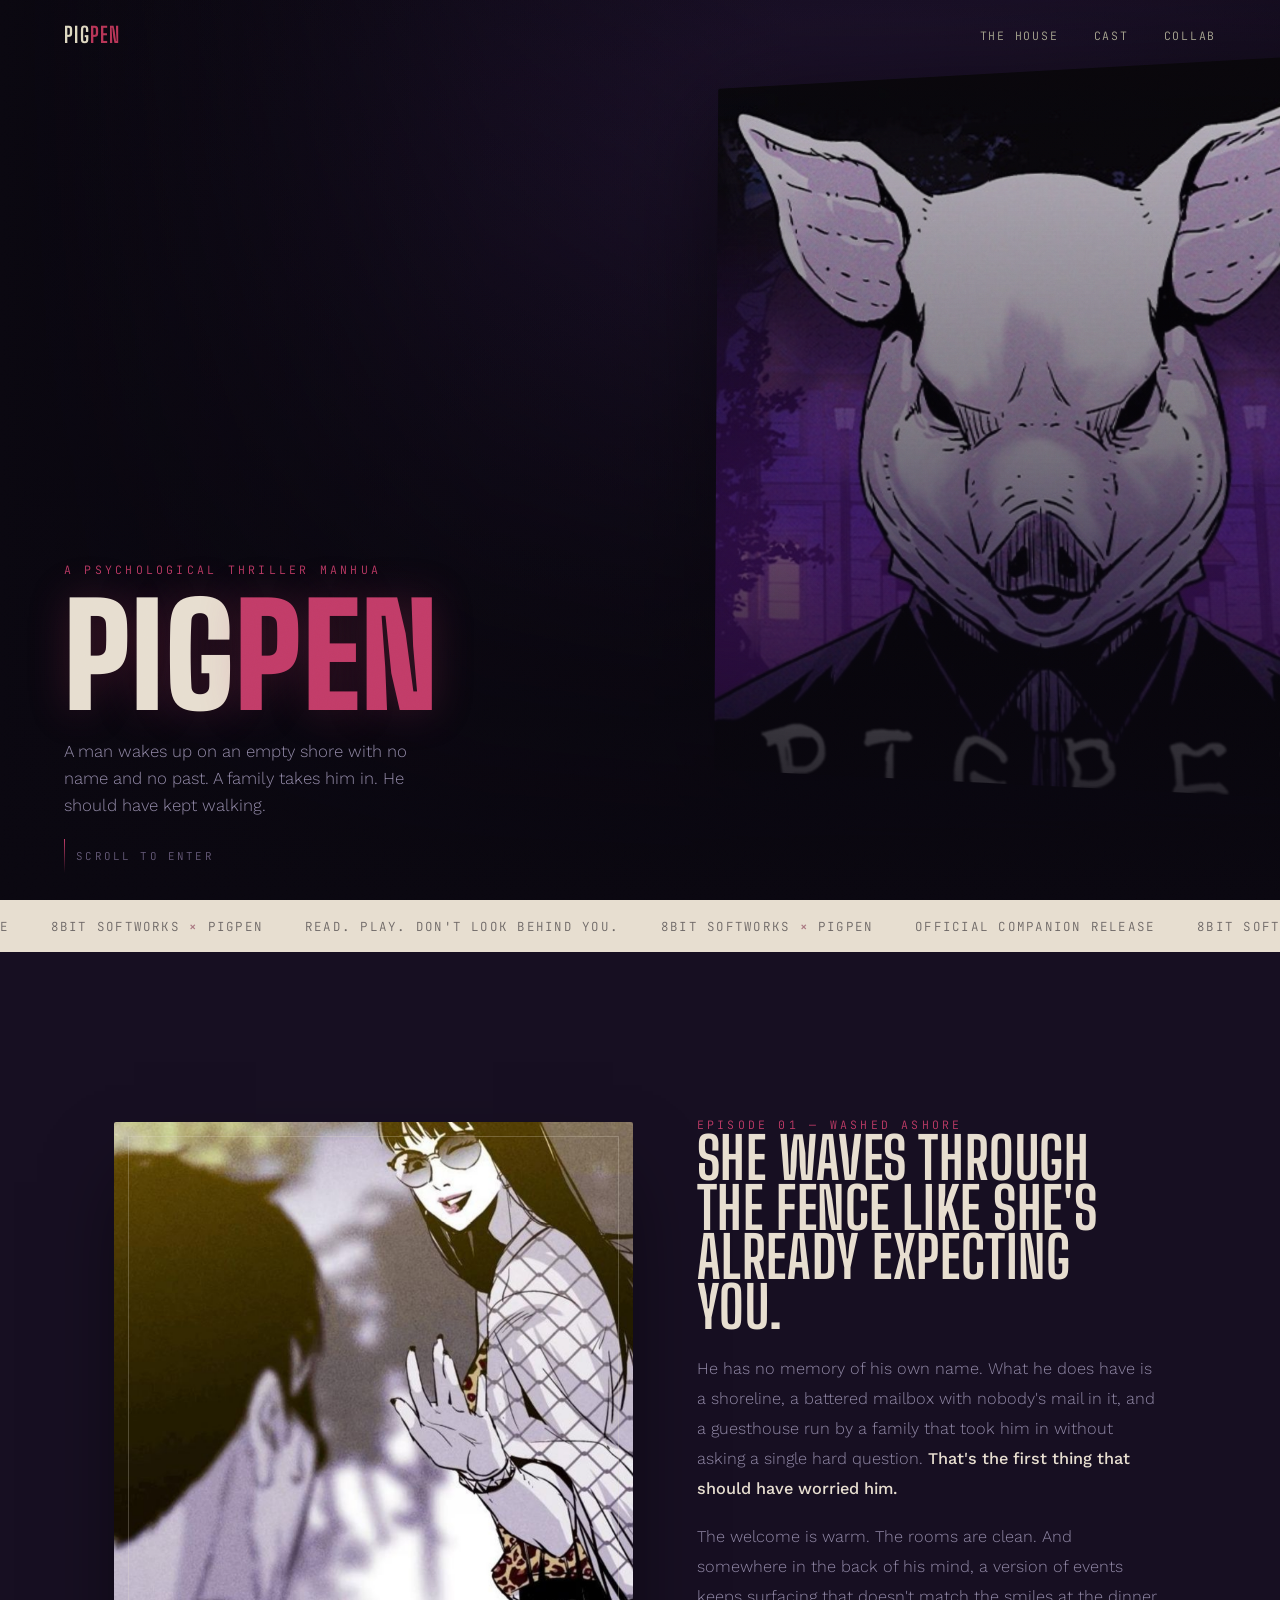
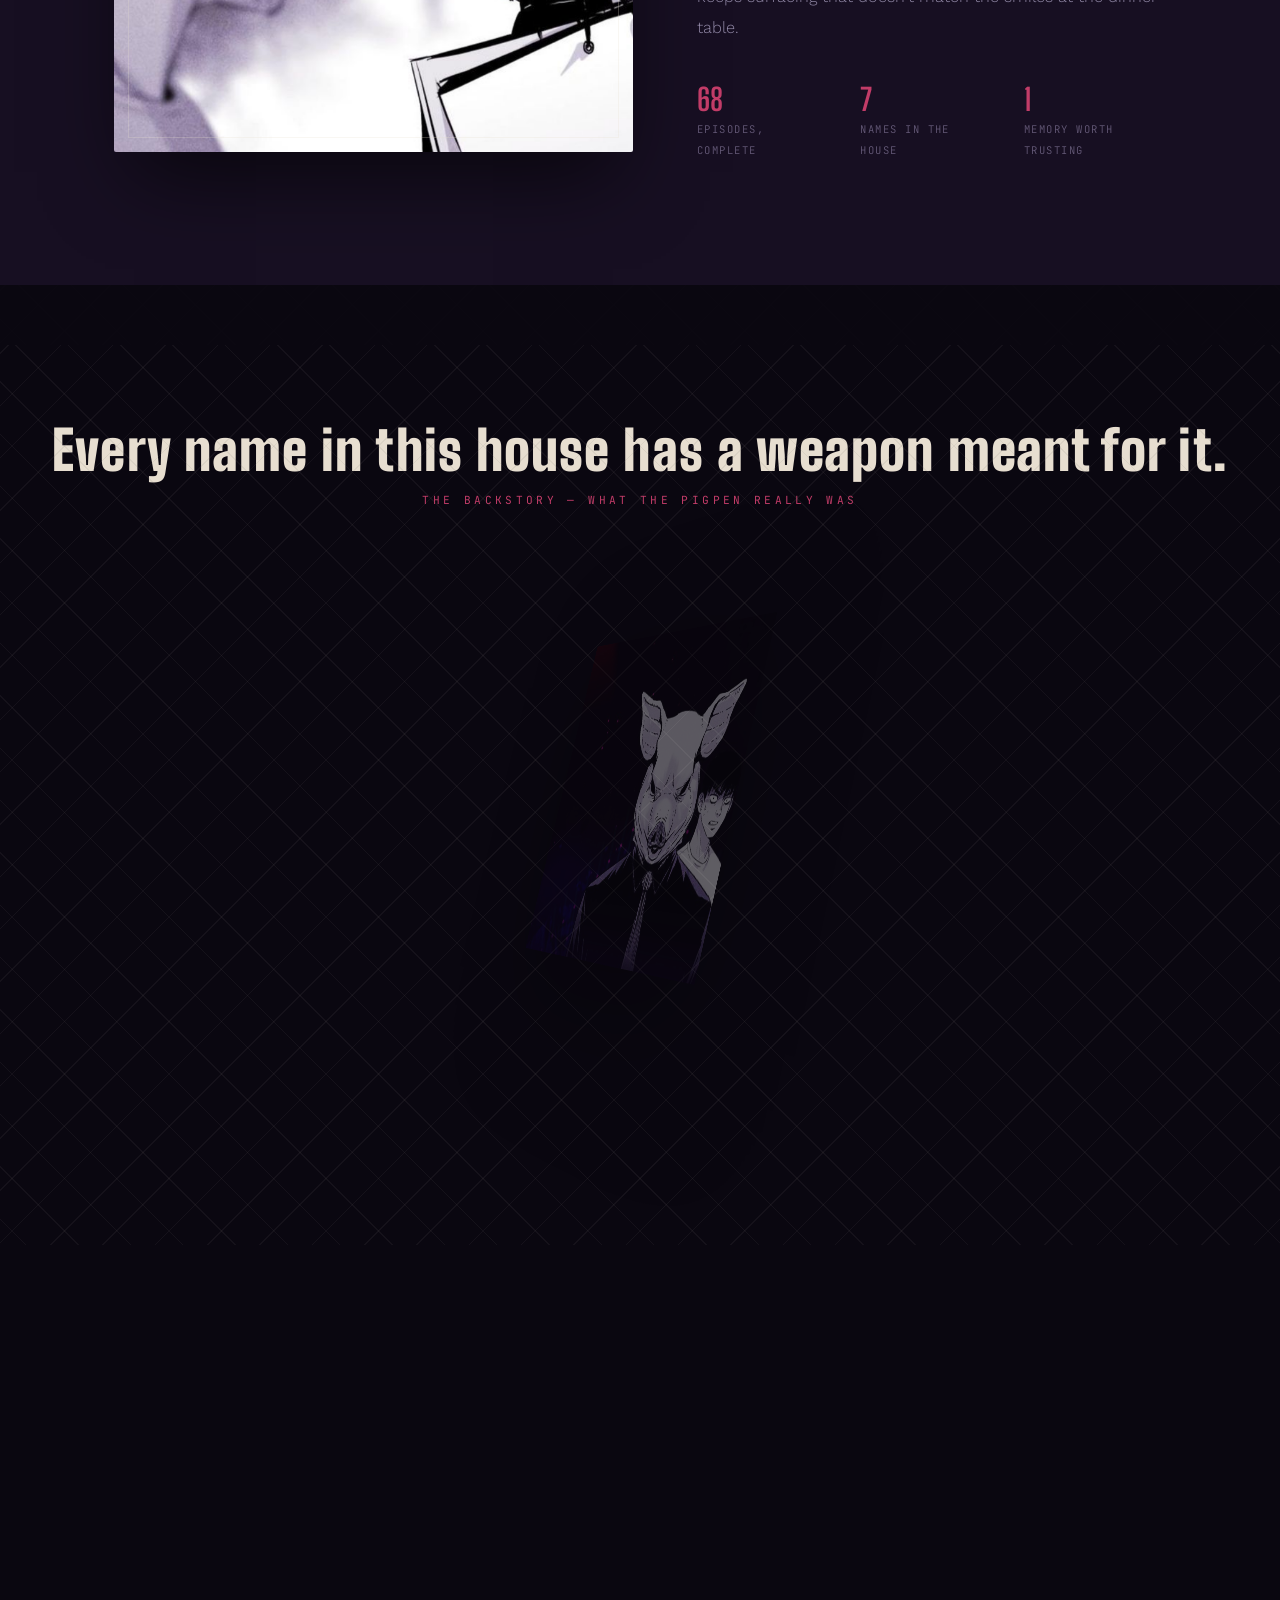
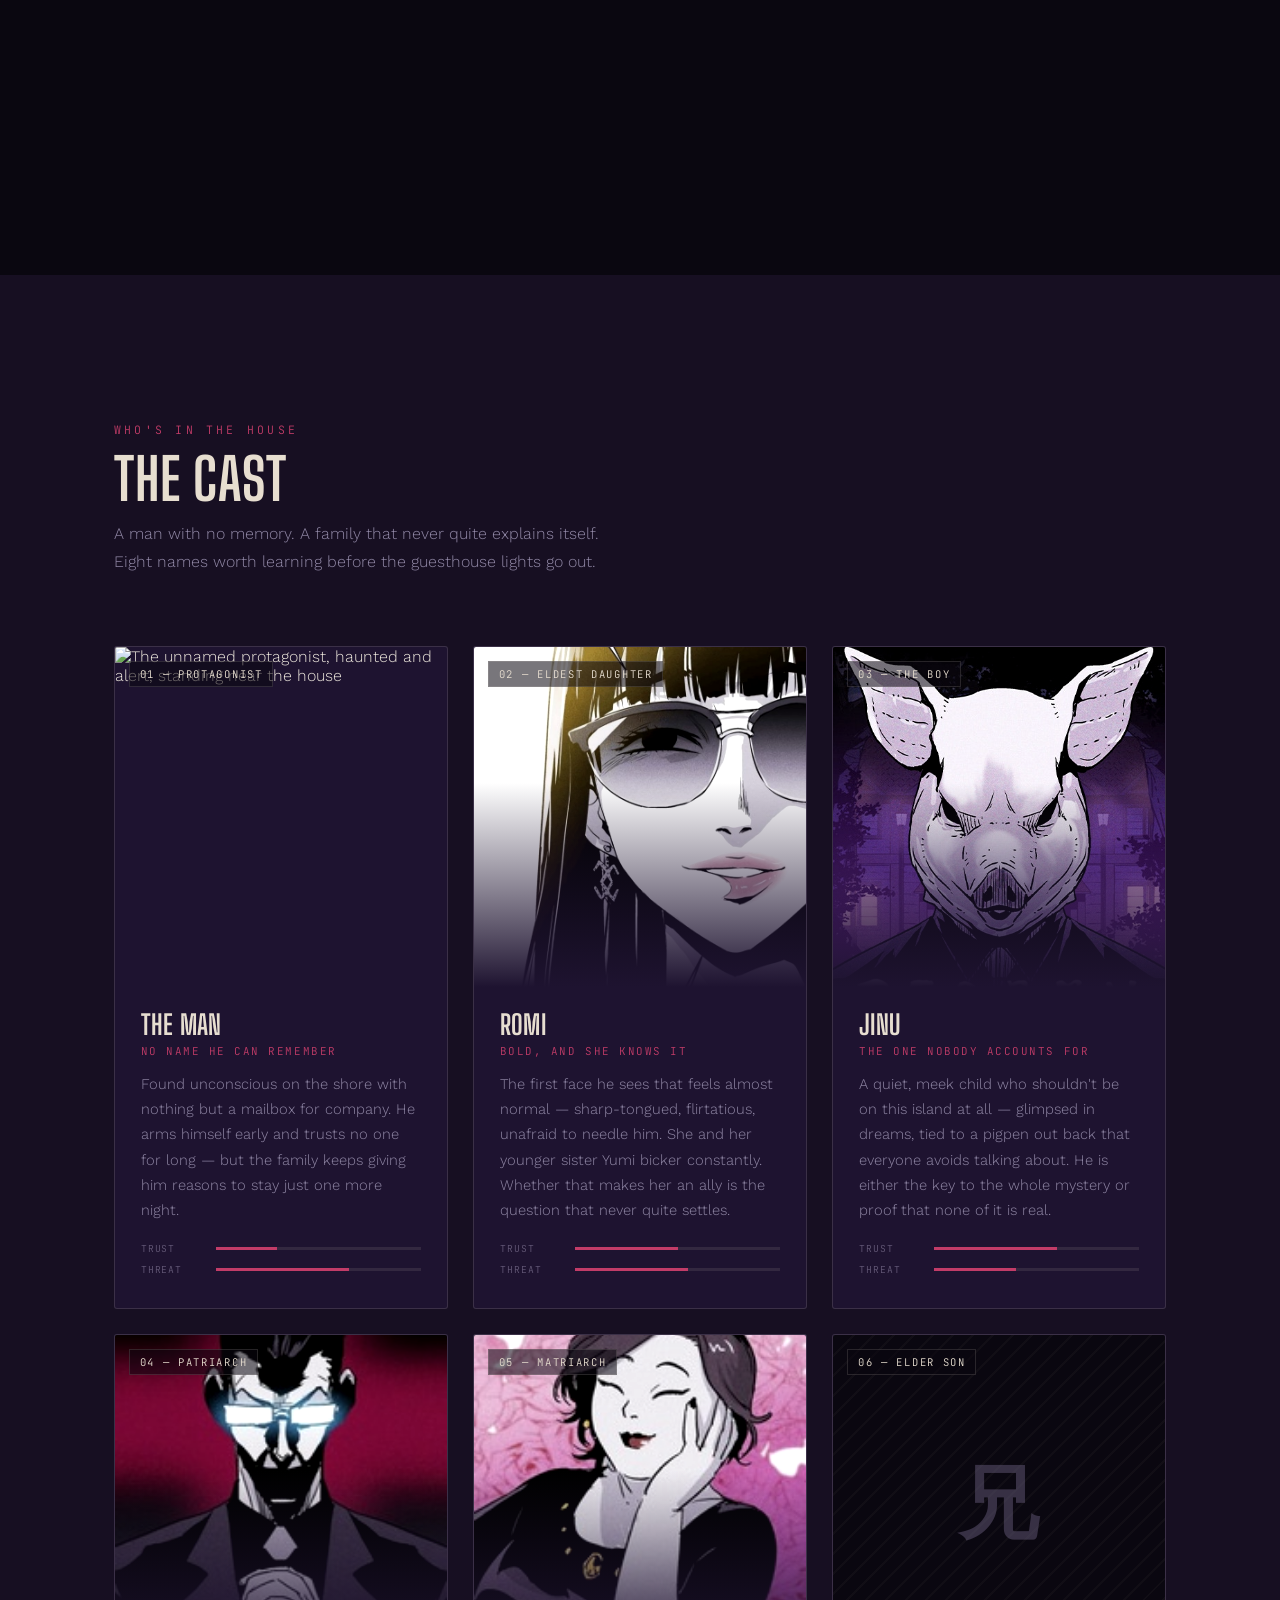
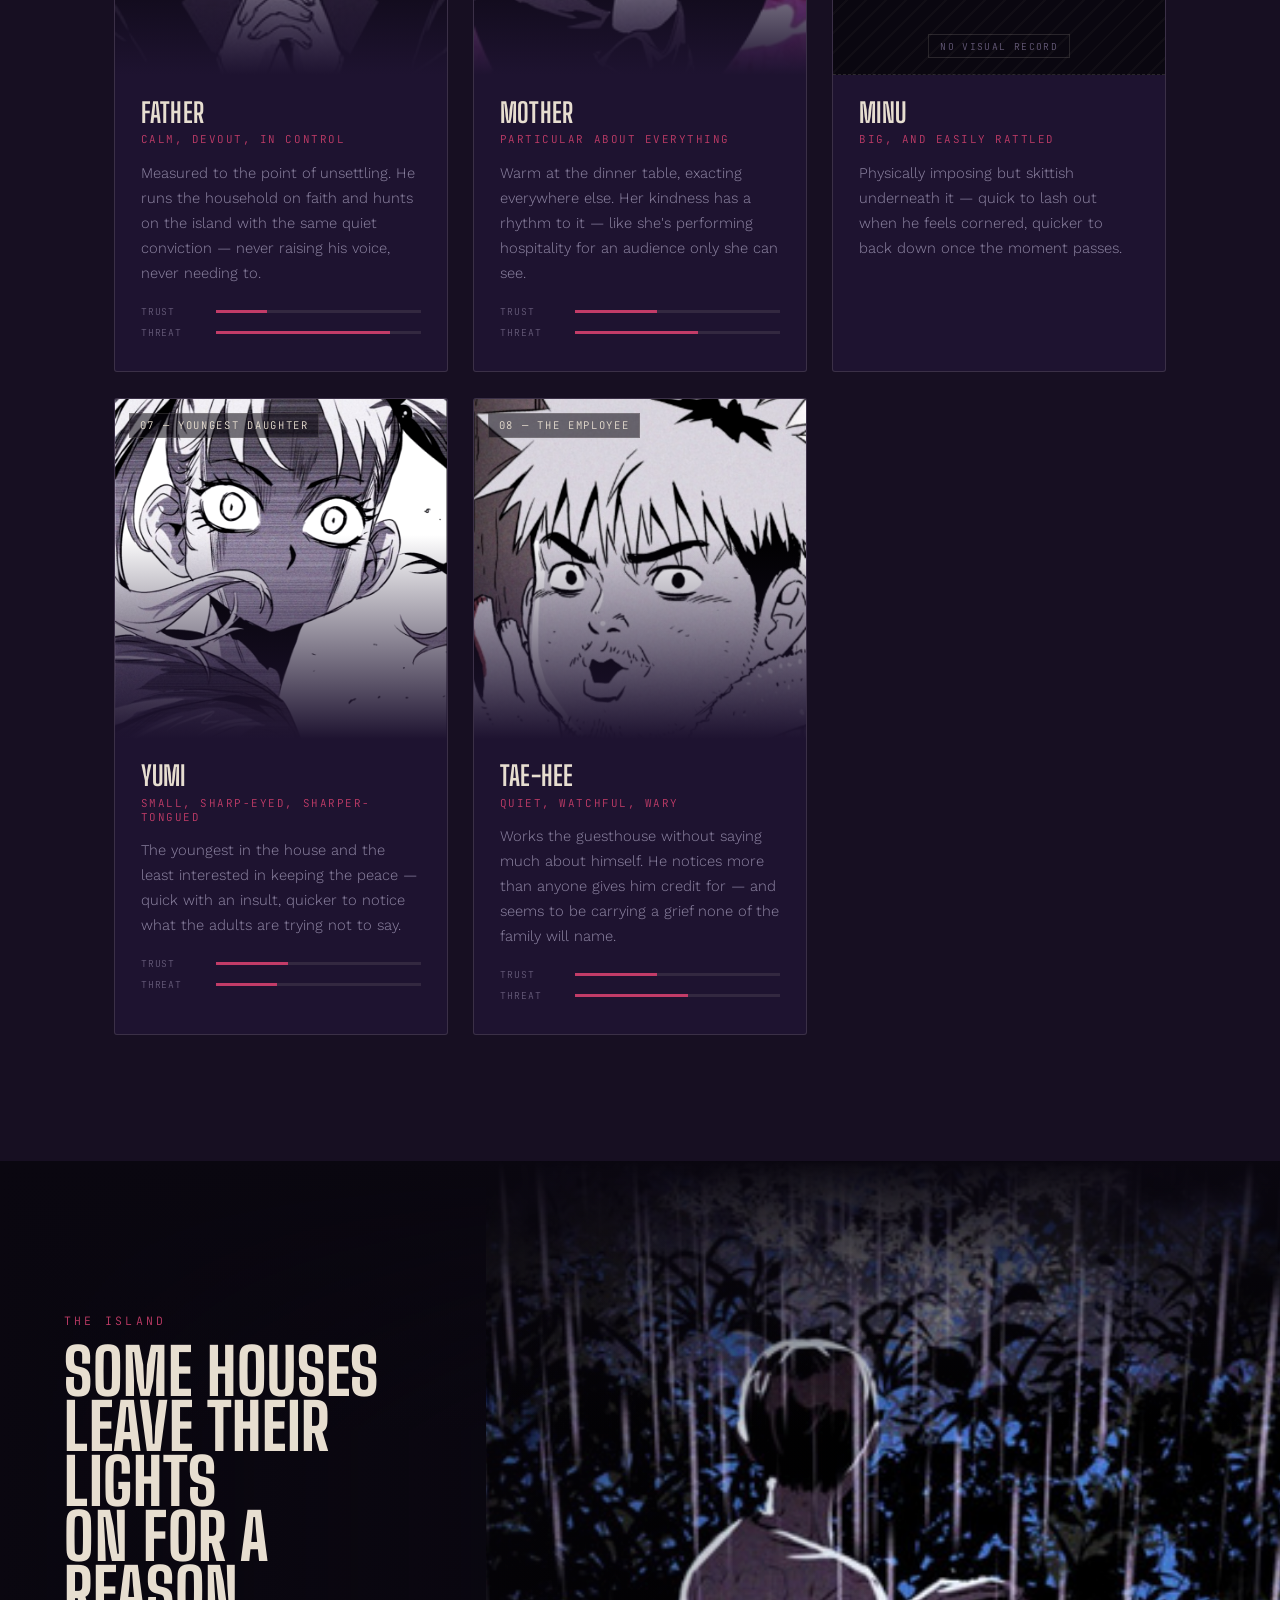
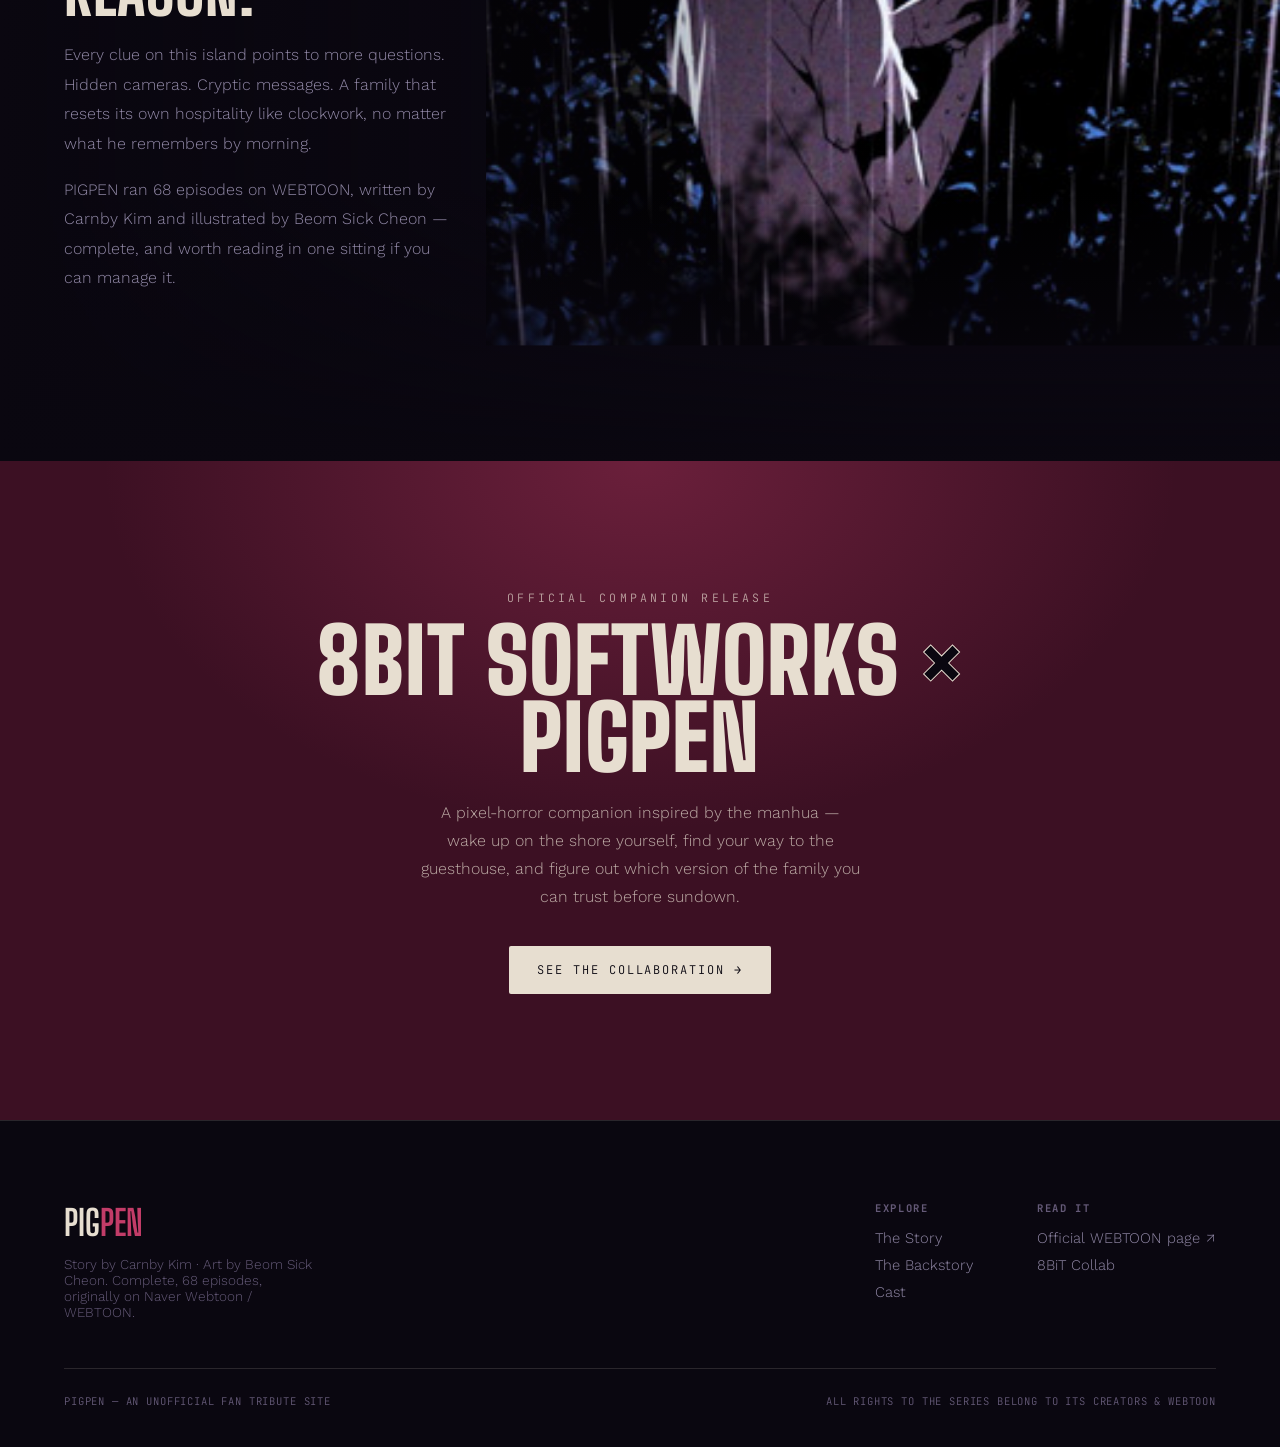
==== commit 108445ca: "Add files via upload" ====
--- a/index.html
+++ b/index.html
@@ -339,7 +339,6 @@
     margin-top:3rem; padding-top:1.6rem; border-top:1px solid var(--line);
     font-size:0.82rem; color:var(--lavender-dim); line-height:1.7; max-width:60ch;
   }
-  .cast-note strong{color:var(--lavender); font-weight:500;}
 
   /* -------- chapter / rain feature -------- */
   .feature{
@@ -537,7 +536,7 @@
       <div class="card reveal" data-fill="35">
         <div class="card-img">
           <span class="card-tag">01 — Protagonist</span>
-          <img src="rain-house.jpg" alt="A man stands in heavy rain, looking up at a fully lit guesthouse">
+          <img src="promo-banner.webp" style="object-position:88% 38%;" alt="The unnamed protagonist, haunted and alert, standing near the house">
         </div>
         <div class="card-body">
           <h3>The Man</h3>
@@ -553,7 +552,7 @@
       <div class="card reveal" data-fill="70">
         <div class="card-img">
           <span class="card-tag">02 — Eldest Daughter</span>
-          <img src="woman.jpg" alt="Romi, the eldest daughter, smiles and waves from behind a fence">
+          <img src="romi-close.jpg" alt="Romi, the eldest daughter, in round sunglasses with a faint smile">
         </div>
         <div class="card-body">
           <h3>Romi</h3>
@@ -582,29 +581,35 @@
         </div>
       </div>
 
-      <div class="card card-noimg reveal" data-fill="80">
-        <div class="card-img" style="position:relative;">
+      <div class="card reveal" data-fill="80">
+        <div class="card-img">
           <span class="card-tag">04 — Patriarch</span>
-          <span class="card-monogram">父</span>
-          <span class="no-record">No visual record</span>
+          <img src="father.jpg" alt="The father, composed, in reflective glasses, hands folded">
         </div>
         <div class="card-body">
           <h3>Father</h3>
           <span class="card-role">Calm, devout, in control</span>
           <p>Measured to the point of unsettling. He runs the household on faith and hunts on the island with the same quiet conviction — never raising his voice, never needing to.</p>
-        </div>
-      </div>
-
-      <div class="card card-noimg reveal" data-fill="45">
-        <div class="card-img" style="position:relative;">
+          <div class="card-meter">
+            <div class="meter-row"><span>Trust</span><div class="meter-bar"><div class="meter-fill" style="--fill:25%"></div></div></div>
+            <div class="meter-row"><span>Threat</span><div class="meter-bar"><div class="meter-fill" style="--fill:85%"></div></div></div>
+          </div>
+        </div>
+      </div>
+
+      <div class="card reveal" data-fill="45">
+        <div class="card-img">
           <span class="card-tag">05 — Matriarch</span>
-          <span class="card-monogram">母</span>
-          <span class="no-record">No visual record</span>
+          <img src="mother.jpg" alt="The mother, eyes closed, smiling gently against a floral background">
         </div>
         <div class="card-body">
           <h3>Mother</h3>
           <span class="card-role">Particular about everything</span>
           <p>Warm at the dinner table, exacting everywhere else. Her kindness has a rhythm to it — like she's performing hospitality for an audience only she can see.</p>
+          <div class="card-meter">
+            <div class="meter-row"><span>Trust</span><div class="meter-bar"><div class="meter-fill" style="--fill:40%"></div></div></div>
+            <div class="meter-row"><span>Threat</span><div class="meter-bar"><div class="meter-fill" style="--fill:60%"></div></div></div>
+          </div>
         </div>
       </div>
 
@@ -621,35 +626,40 @@
         </div>
       </div>
 
-      <div class="card card-noimg reveal" data-fill="30">
-        <div class="card-img" style="position:relative;">
+      <div class="card reveal" data-fill="30">
+        <div class="card-img">
           <span class="card-tag">07 — Youngest Daughter</span>
-          <span class="card-monogram">妹</span>
-          <span class="no-record">No visual record</span>
+          <img src="yumi.jpg" alt="Yumi, wide-eyed with pigtails, looking startled over her shoulder">
         </div>
         <div class="card-body">
           <h3>Yumi</h3>
           <span class="card-role">Small, sharp-eyed, sharper-tongued</span>
           <p>The youngest in the house and the least interested in keeping the peace — quick with an insult, quicker to notice what the adults are trying not to say.</p>
-        </div>
-      </div>
-
-      <div class="card card-noimg reveal" data-fill="65">
-        <div class="card-img" style="position:relative;">
+          <div class="card-meter">
+            <div class="meter-row"><span>Trust</span><div class="meter-bar"><div class="meter-fill" style="--fill:35%"></div></div></div>
+            <div class="meter-row"><span>Threat</span><div class="meter-bar"><div class="meter-fill" style="--fill:30%"></div></div></div>
+          </div>
+        </div>
+      </div>
+
+      <div class="card reveal" data-fill="65">
+        <div class="card-img">
           <span class="card-tag">08 — The Employee</span>
-          <span class="card-monogram">?</span>
-          <span class="no-record">No visual record</span>
+          <img src="tae-hee.jpg" alt="Tae-hee, startled and wary, glancing back over his shoulder">
         </div>
         <div class="card-body">
           <h3>Tae-hee</h3>
           <span class="card-role">Quiet, watchful, wary</span>
           <p>Works the guesthouse without saying much about himself. He notices more than anyone gives him credit for — and seems to be carrying a grief none of the family will name.</p>
+          <div class="card-meter">
+            <div class="meter-row"><span>Trust</span><div class="meter-bar"><div class="meter-fill" style="--fill:40%"></div></div></div>
+            <div class="meter-row"><span>Threat</span><div class="meter-bar"><div class="meter-fill" style="--fill:55%"></div></div></div>
+          </div>
         </div>
       </div>
 
     </div>
 
-    <p class="cast-note reveal"><strong>A note on the artwork:</strong> only three cast portraits above use imagery — the ones sourced from material provided for this build. The remaining five entries are shown as case-file placeholders rather than filled in with lookalike or AI-generated art, since we're not able to source official series illustrations. Upload additional images and they can be slotted in properly.</p>
   </div>
 </section>
 
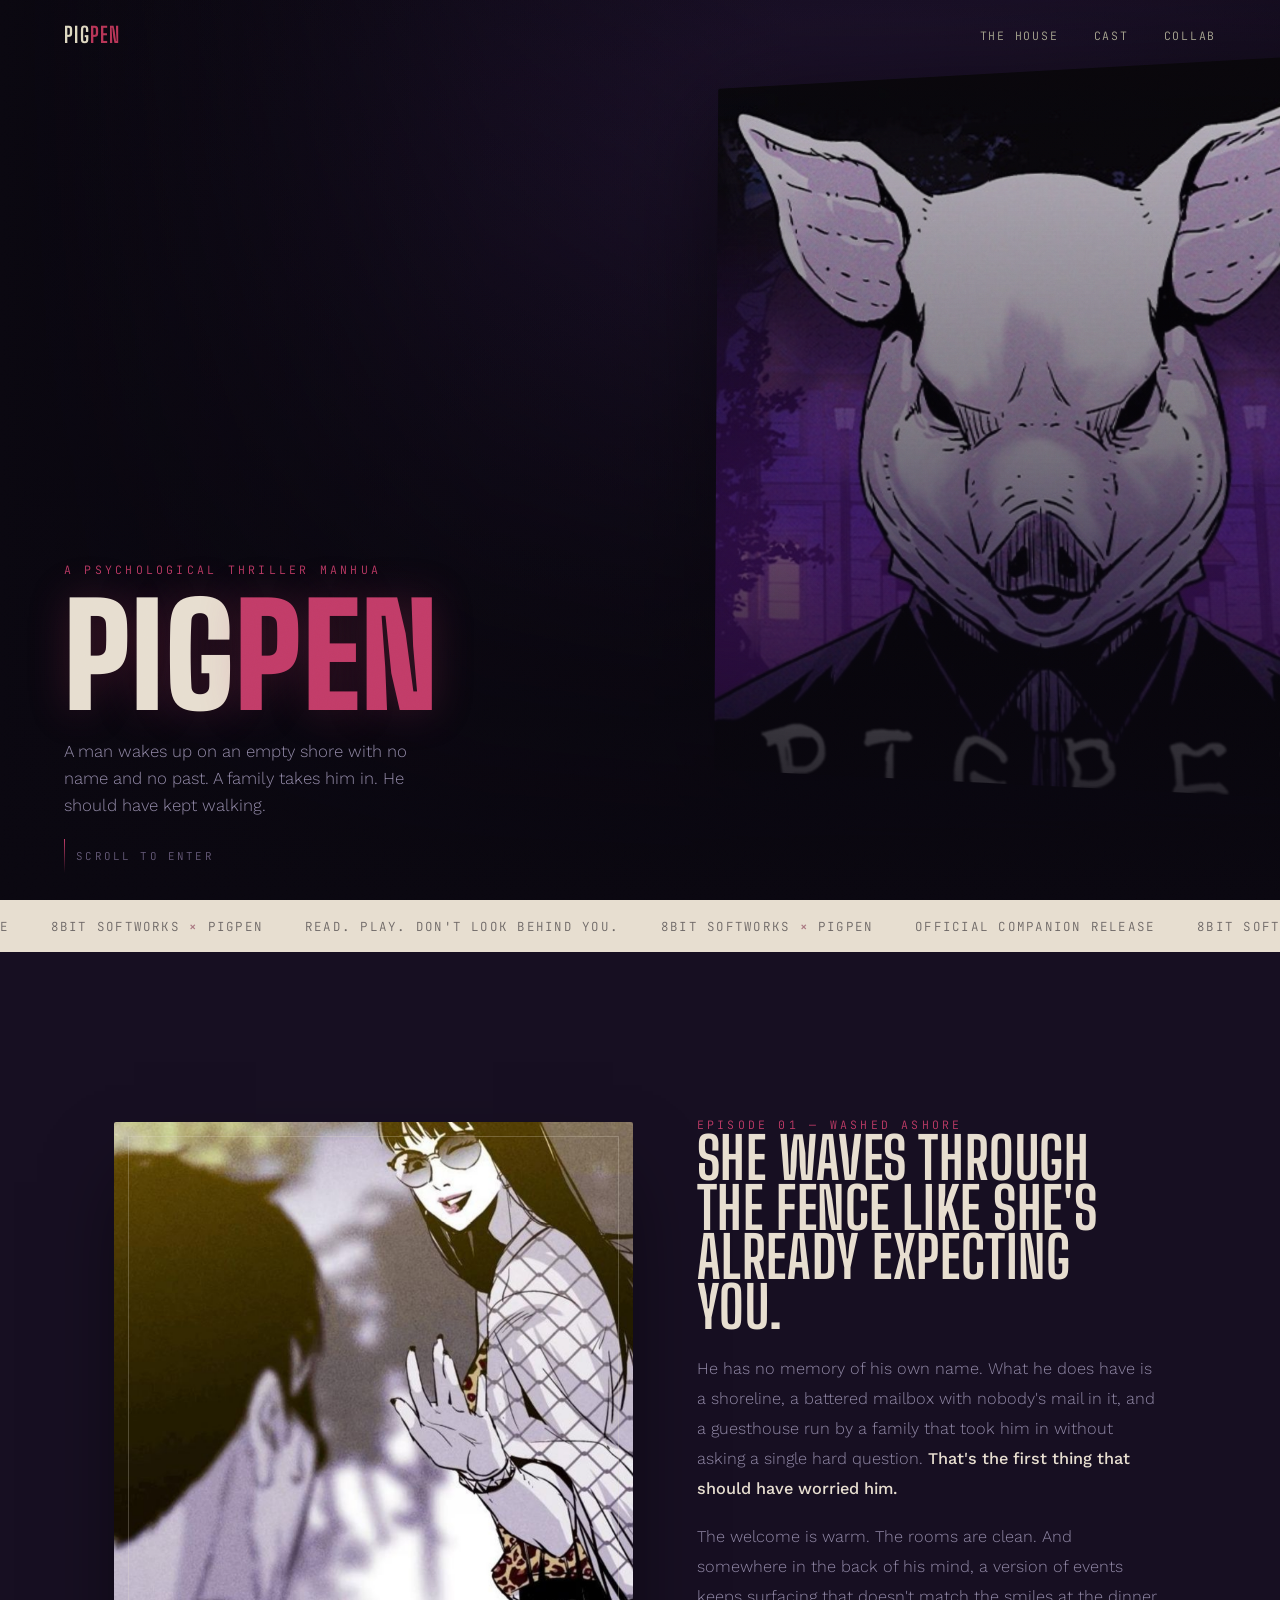
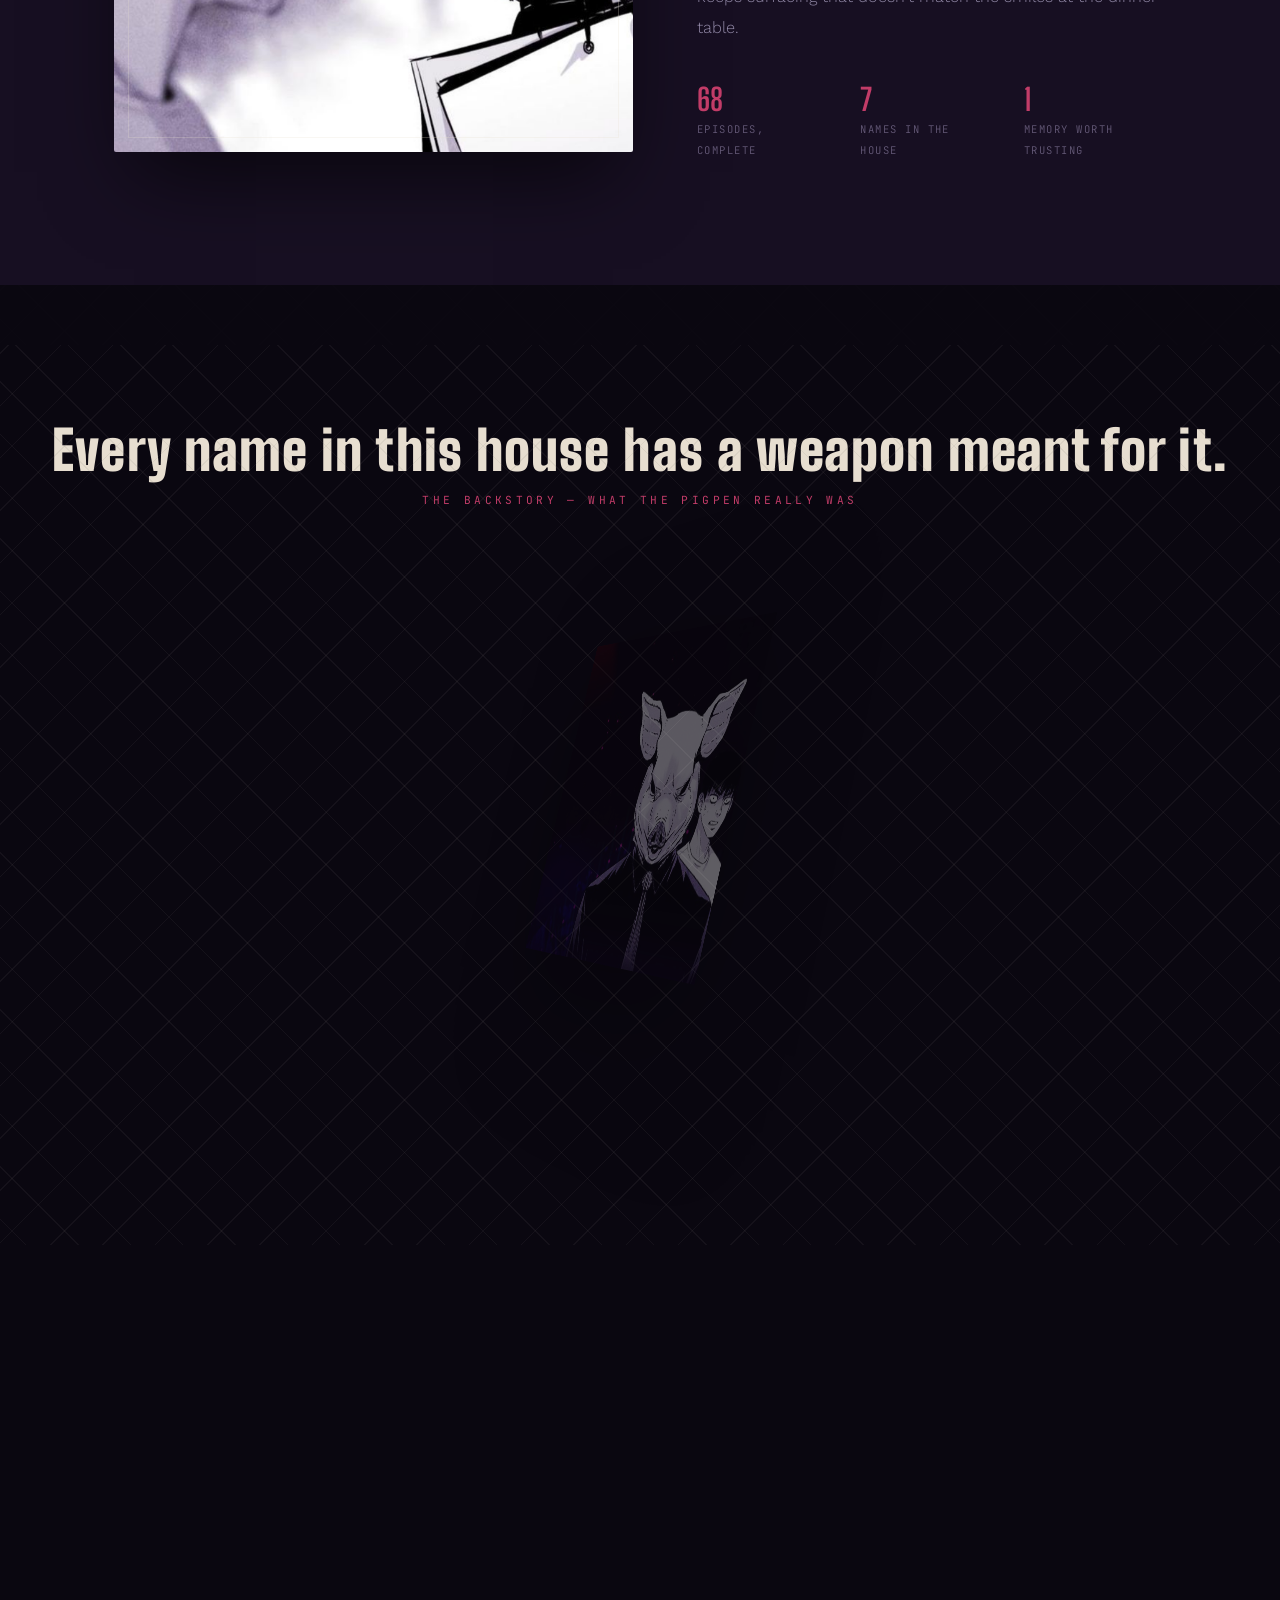
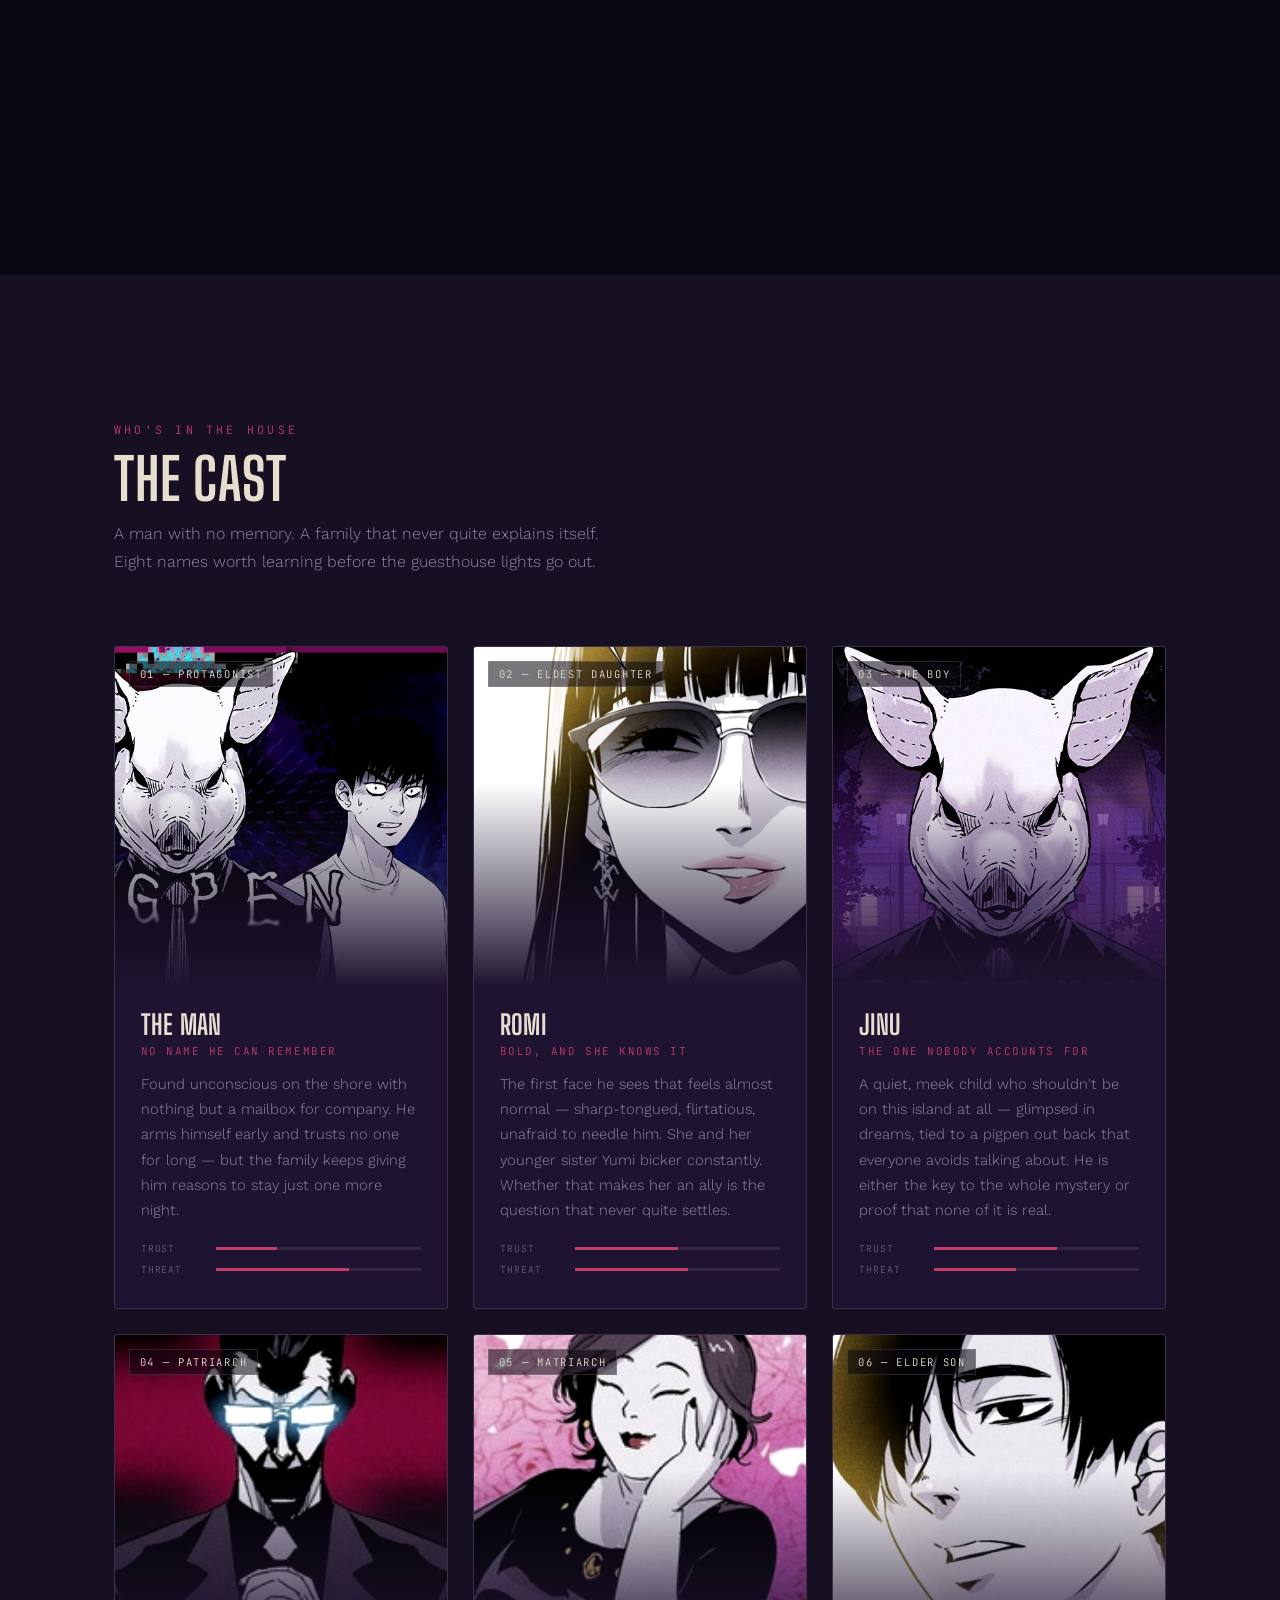
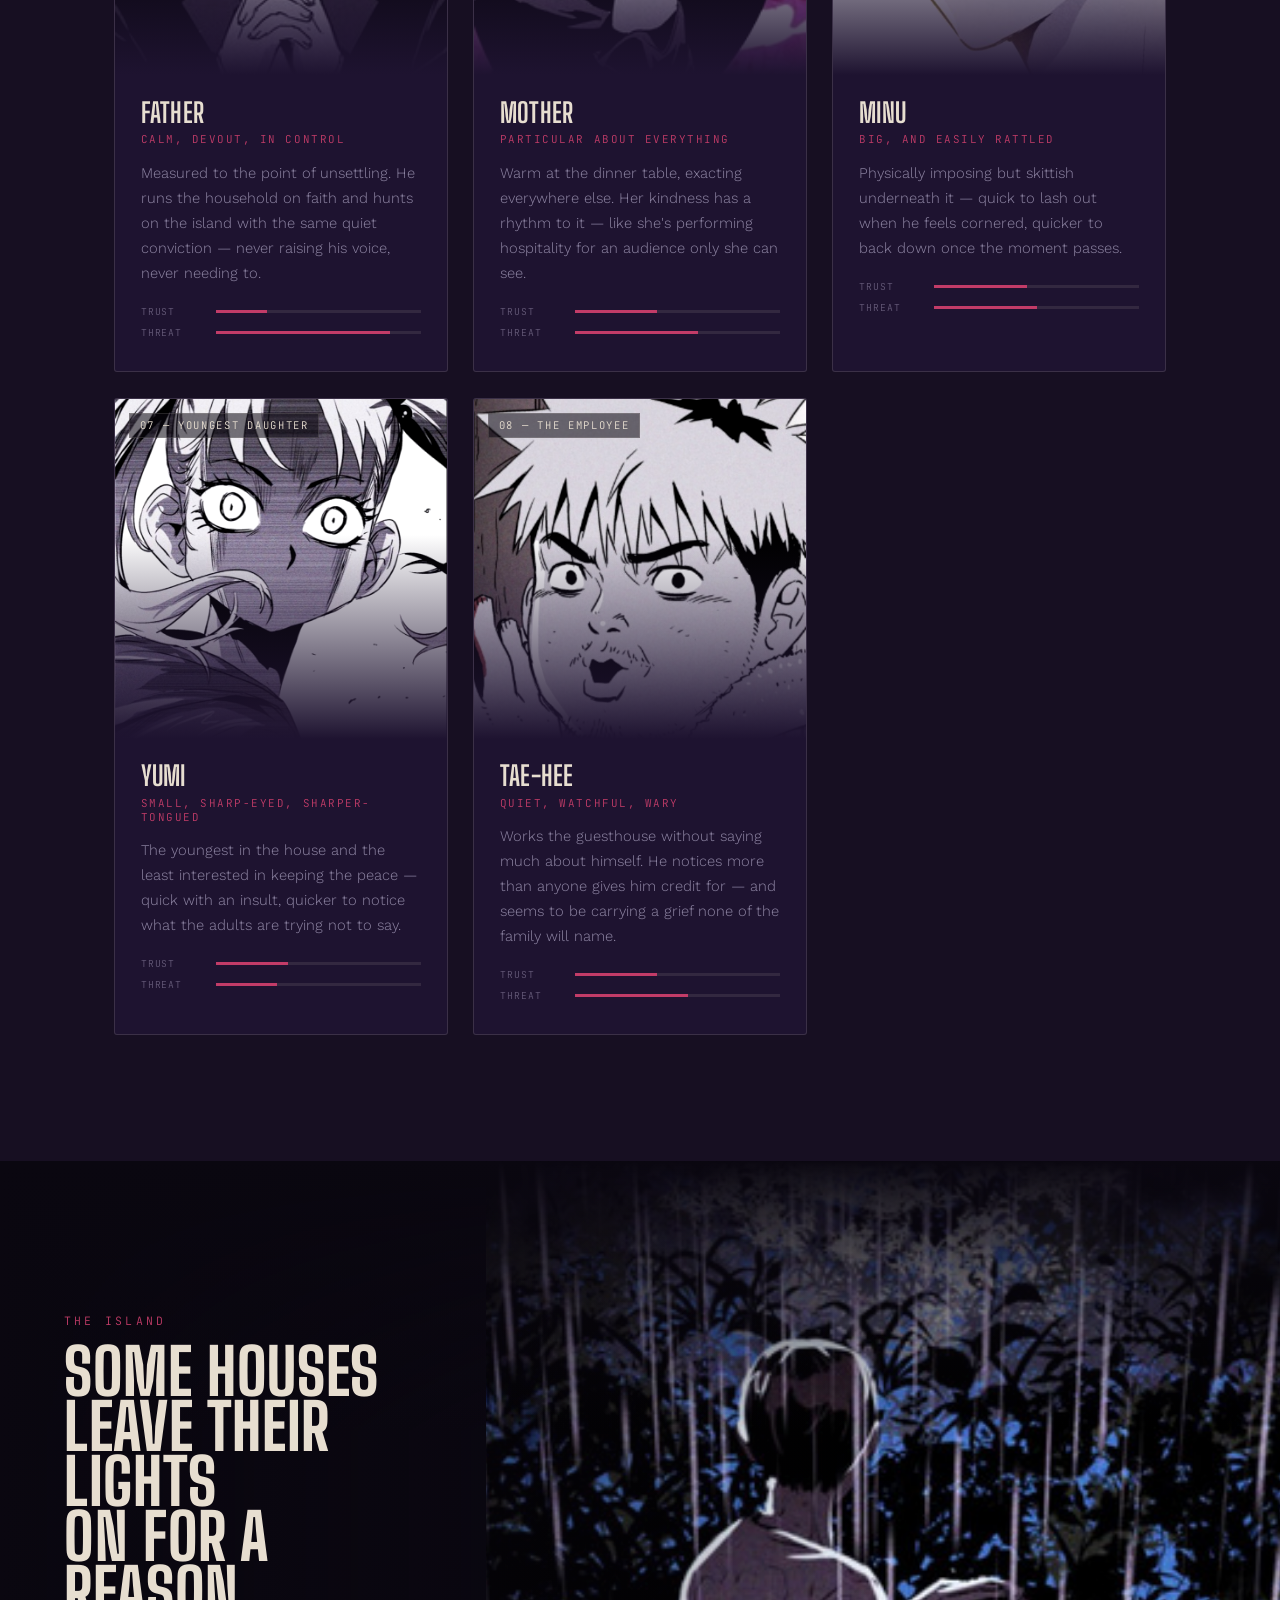
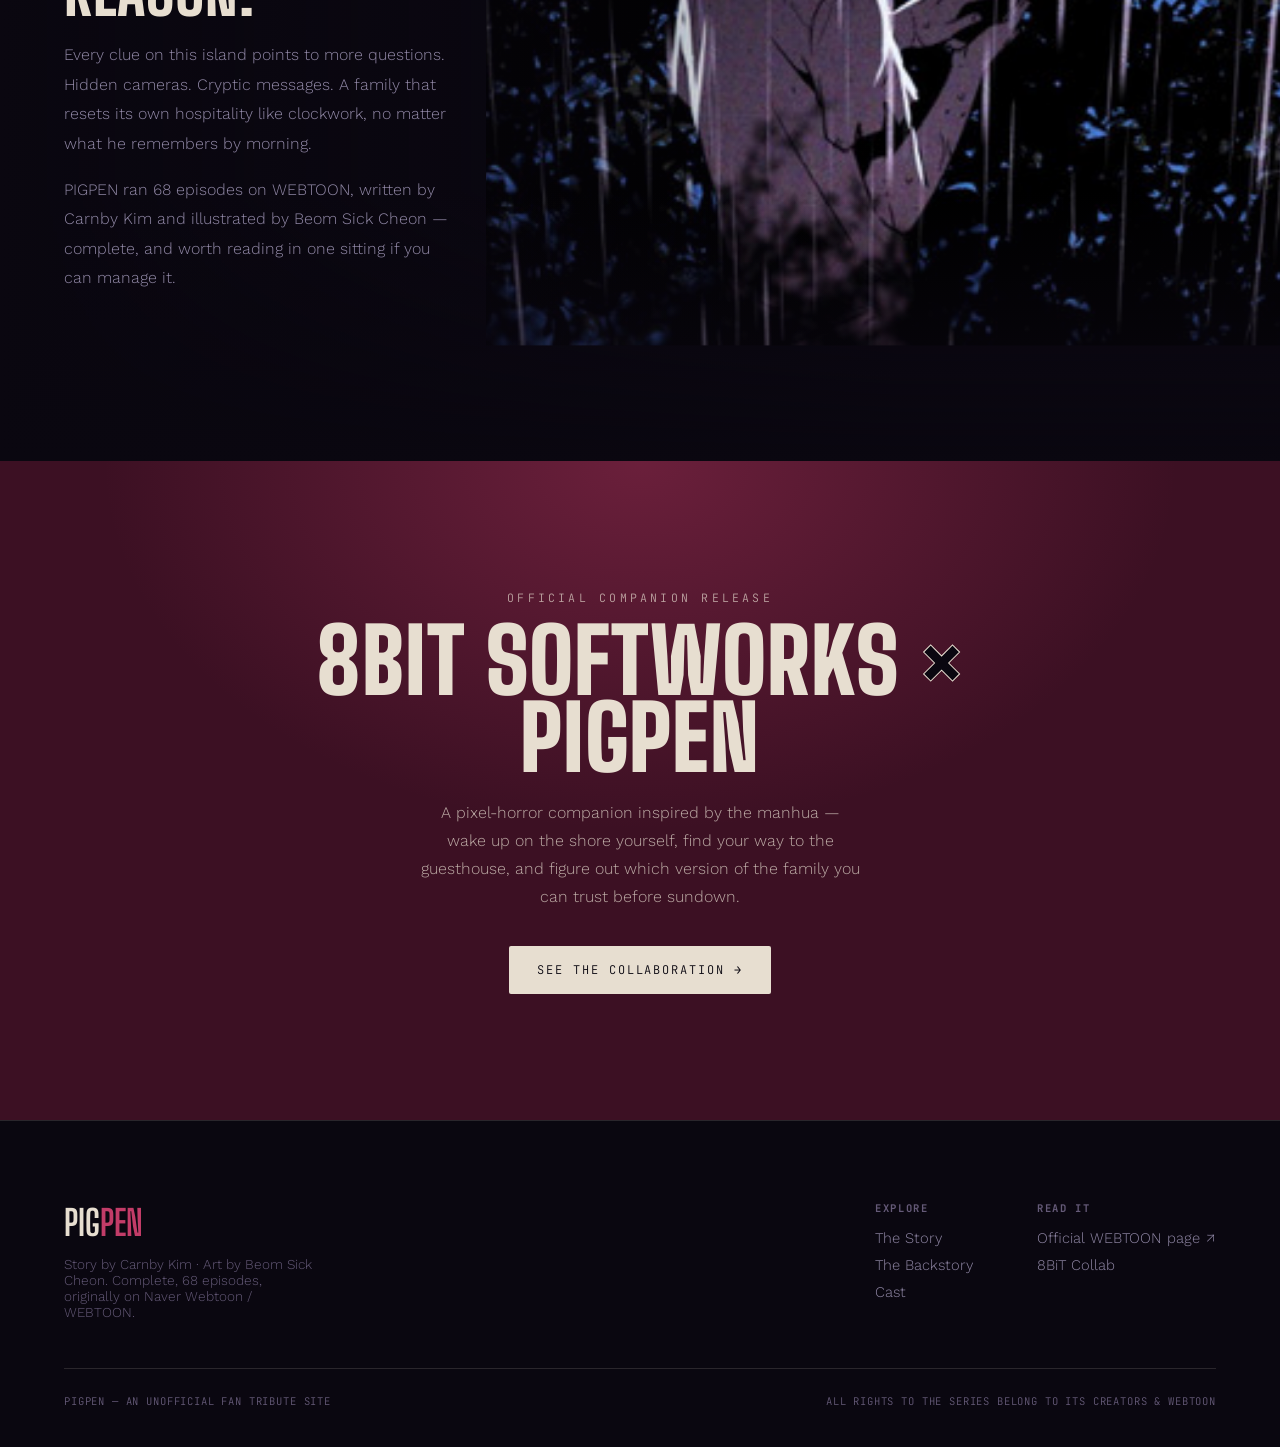
==== commit 3982b778: "Add files via upload" ====
--- a/index.html
+++ b/index.html
@@ -536,7 +536,7 @@
       <div class="card reveal" data-fill="35">
         <div class="card-img">
           <span class="card-tag">01 — Protagonist</span>
-          <img src="promo-banner.webp" style="object-position:88% 38%;" alt="The unnamed protagonist, haunted and alert, standing near the house">
+          <img src="promo-banner.jpg" style="object-position:88% 38%;" alt="The unnamed protagonist, haunted and alert, standing near the house">
         </div>
         <div class="card-body">
           <h3>The Man</h3>
@@ -613,16 +613,19 @@
         </div>
       </div>
 
-      <div class="card card-noimg reveal" data-fill="55">
-        <div class="card-img" style="position:relative;">
+      <div class="card reveal" data-fill="55">
+        <div class="card-img">
           <span class="card-tag">06 — Elder Son</span>
-          <span class="card-monogram">兄</span>
-          <span class="no-record">No visual record</span>
+          <img src="minu.jpg" alt="Minu, dark-haired, glancing sideways with a faint smile">
         </div>
         <div class="card-body">
           <h3>Minu</h3>
           <span class="card-role">Big, and easily rattled</span>
           <p>Physically imposing but skittish underneath it — quick to lash out when he feels cornered, quicker to back down once the moment passes.</p>
+          <div class="card-meter">
+            <div class="meter-row"><span>Trust</span><div class="meter-bar"><div class="meter-fill" style="--fill:45%"></div></div></div>
+            <div class="meter-row"><span>Threat</span><div class="meter-bar"><div class="meter-fill" style="--fill:50%"></div></div></div>
+          </div>
         </div>
       </div>
 
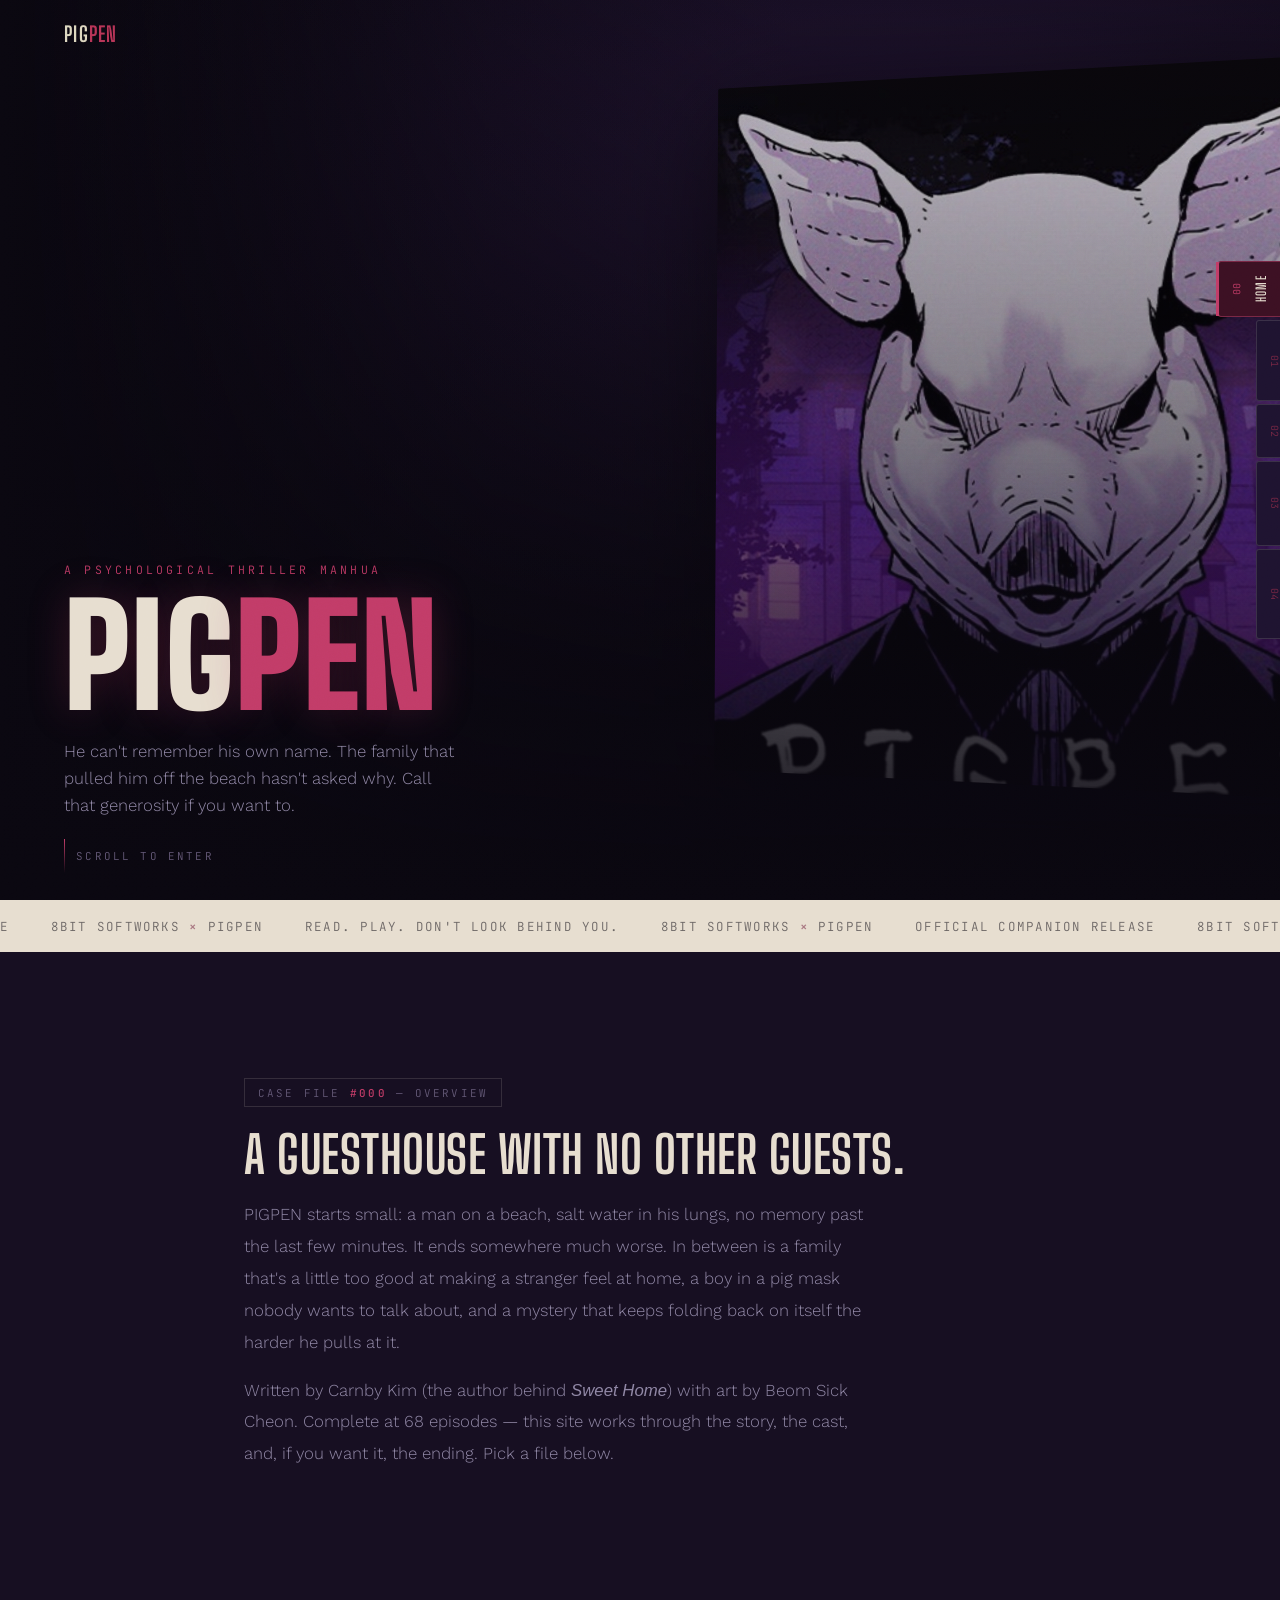
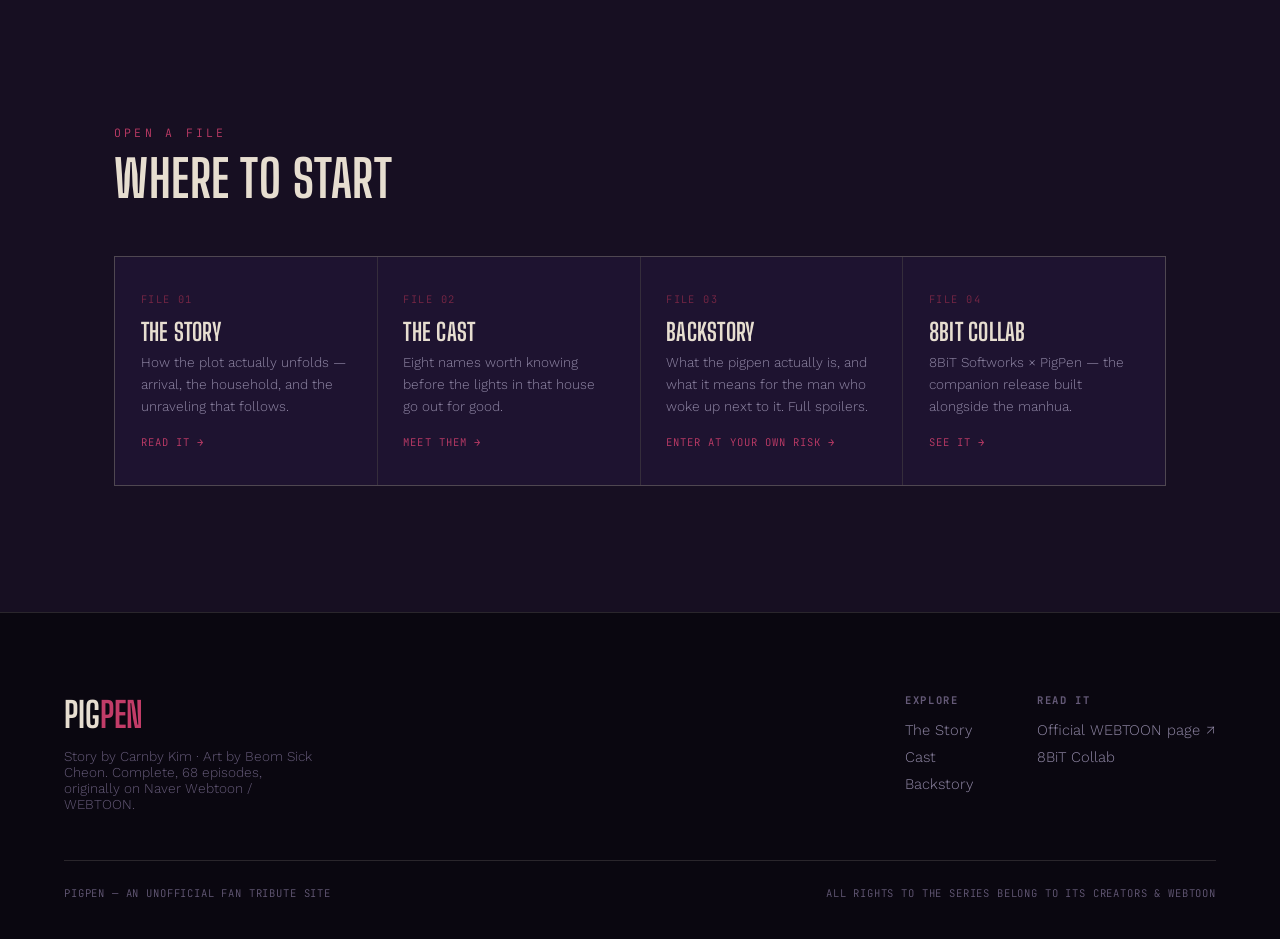
==== commit 603075ca: "Add files via upload" ====
--- a/index.html
+++ b/index.html
@@ -7,471 +7,38 @@
 <link rel="preconnect" href="https://fonts.googleapis.com">
 <link rel="preconnect" href="https://fonts.gstatic.com" crossorigin>
 <link href="https://fonts.googleapis.com/css2?family=Big+Shoulders+Display:wght@400;600;700;900&family=Work+Sans:wght@300;400;500;600&family=JetBrains+Mono:wght@400;500&display=swap" rel="stylesheet">
-<style>
-  :root{
-    --void:#0a0710;
-    --deep:#170f22;
-    --panel:#1e1330;
-    --wine:#3c1023;
-    --lavender:#9188a6;
-    --lavender-dim:#655a78;
-    --cream:#e7ded0;
-    --magenta:#c23c68;
-    --magenta-dim:#7a2745;
-    --line:rgba(231,222,208,0.14);
-  }
-  *{box-sizing:border-box;margin:0;padding:0;}
-  html{scroll-behavior:smooth;background:var(--void);}
-  body{
-    background:var(--void);
-    color:var(--cream);
-    font-family:'Work Sans', sans-serif;
-    font-weight:300;
-    overflow-x:hidden;
-    cursor:default;
-  }
-  @media (prefers-reduced-motion: reduce){
-    html{scroll-behavior:auto;}
-    *{animation-duration:0.01ms !important; transition-duration:0.01ms !important;}
-  }
-
-  ::selection{background:var(--magenta); color:var(--void);}
-
-  h1,h2,h3,.display{
-    font-family:'Big Shoulders Display', sans-serif;
-    text-transform:uppercase;
-    letter-spacing:0.01em;
-    line-height:0.86;
-  }
-  .eyebrow{
-    font-family:'JetBrains Mono', monospace;
-    font-size:0.72rem;
-    letter-spacing:0.28em;
-    text-transform:uppercase;
-    color:var(--magenta);
-  }
-  a{color:inherit;}
-  img{display:block; max-width:100%;}
-
-  /* -------- chain-link texture, drawn from image 1's fence -------- */
-  .chainlink{
-    position:absolute; inset:0;
-    background-image:
-      repeating-linear-gradient(45deg, transparent 0 18px, var(--line) 18px 19px, transparent 19px 37px),
-      repeating-linear-gradient(-45deg, transparent 0 18px, var(--line) 18px 19px, transparent 19px 37px);
-    pointer-events:none;
-    mix-blend-mode:overlay;
-    opacity:0.5;
-  }
-
-  .grain{
-    position:fixed; inset:0; z-index:200; pointer-events:none;
-    opacity:0.05; mix-blend-mode:overlay;
-    background-image:url("data:image/svg+xml,%3Csvg xmlns='http://www.w3.org/2000/svg' width='120' height='120'%3E%3Cfilter id='n'%3E%3CfeTurbulence type='fractalNoise' baseFrequency='0.9' numOctaves='2' stitchTiles='stitch'/%3E%3C/filter%3E%3Crect width='100%25' height='100%25' filter='url(%23n)'/%3E%3C/svg%3E");
-  }
-
-  /* -------- top nav -------- */
-  header{
-    position:fixed; top:0; left:0; right:0; z-index:100;
-    display:flex; justify-content:space-between; align-items:center;
-    padding:22px 5vw;
-    mix-blend-mode:difference;
-  }
-  .brand{
-    font-family:'Big Shoulders Display', sans-serif;
-    font-weight:700; font-size:1.35rem;
-    letter-spacing:0.06em;
-  }
-  .brand span{color:var(--magenta);}
-  nav{display:flex; gap:2.2rem; font-family:'JetBrains Mono', monospace; font-size:0.72rem; letter-spacing:0.15em; text-transform:uppercase;}
-  nav a{opacity:0.8; text-decoration:none; transition:opacity 0.25s;}
-  nav a:hover{opacity:1;}
-
-  /* -------- hero -------- */
-  .hero{
-    position:relative;
-    height:100svh; min-height:640px;
-    display:flex; align-items:flex-end;
-    overflow:hidden;
-    perspective:900px;
-    background:radial-gradient(120% 90% at 70% 20%, #241536 0%, var(--void) 65%);
-  }
-  .hero-mask{
-    position:absolute; right:-6vw; top:6vh;
-    width:min(58vw, 640px);
-    transform-style:preserve-3d;
-    will-change:transform;
-    filter:drop-shadow(0 30px 60px rgba(0,0,0,0.7));
-  }
-  .hero-mask img{width:100%; border-radius:2px; opacity:0.96;}
-  .hero-veil{
-    position:absolute; inset:0;
-    background:linear-gradient(180deg, rgba(10,7,16,0.15) 0%, rgba(10,7,16,0.55) 55%, var(--void) 100%),
-               linear-gradient(90deg, var(--void) 0%, rgba(10,7,16,0.2) 38%, transparent 62%);
-  }
-  .hero-content{
-    position:relative; z-index:5;
-    padding:0 5vw 9vh;
-    max-width:820px;
-  }
-  .hero-content .eyebrow{margin-bottom:1.1rem; display:block;}
-  .hero-title{
-    font-size:clamp(3.6rem, 11vw, 9rem);
-    font-weight:900;
-    color:var(--cream);
-    text-shadow:0 0 40px rgba(194,60,104,0.25);
-  }
-  .hero-title .bleed{color:var(--magenta);}
-  .hero-sub{
-    margin-top:1.4rem;
-    max-width:36ch;
-    font-size:1.05rem;
-    font-weight:300;
-    color:var(--lavender);
-    line-height:1.6;
-  }
-  .scroll-cue{
-    position:absolute; bottom:3vh; left:5vw; z-index:5;
-    display:flex; align-items:center; gap:0.7rem;
-    font-family:'JetBrains Mono', monospace; font-size:0.68rem;
-    letter-spacing:0.2em; text-transform:uppercase; color:var(--lavender-dim);
-  }
-  .scroll-cue .rail{width:1px; height:34px; background:linear-gradient(var(--magenta), transparent); position:relative; overflow:hidden;}
-  .scroll-cue .rail::after{content:""; position:absolute; top:-100%; left:0; width:100%; height:100%; background:var(--cream); animation:railDrop 1.8s ease-in-out infinite;}
-  @keyframes railDrop{ 0%{top:-100%;} 100%{top:100%;} }
-
-  /* -------- collab strip -------- */
-  .collab{
-    position:relative;
-    padding:1.1rem 5vw;
-    background:var(--cream);
-    color:var(--void);
-    display:flex; align-items:center; justify-content:center; gap:1.2rem;
-    flex-wrap:wrap;
-    overflow:hidden;
-  }
-  .collab-track{
-    display:flex; gap:2.6rem; white-space:nowrap;
-    animation:marquee 22s linear infinite;
-    font-family:'JetBrains Mono', monospace;
-    font-size:0.78rem; letter-spacing:0.18em; text-transform:uppercase;
-  }
-  .collab-track span{opacity:0.55;}
-  .collab-track strong{opacity:1; font-weight:500; color:var(--magenta-dim);}
-  @keyframes marquee{ 0%{transform:translateX(0);} 100%{transform:translateX(-50%);} }
-
-  /* -------- section shell -------- */
-  section{position:relative; z-index:2;}
-  .wrap{max-width:1180px; margin:0 auto; padding:0 5vw;}
-  .panel-seam{
-    height:1px; background:var(--line);
-    max-width:1180px; margin:0 auto;
-  }
-
-  /* -------- premise / parallax -------- */
-  .premise{
-    position:relative;
-    padding:min(18vh,180px) 0 min(14vh,140px);
-    background:var(--deep);
-    overflow:hidden;
-  }
-  .premise-grid{
-    display:grid; grid-template-columns:1.05fr 0.95fr; gap:5vw; align-items:center;
-  }
-  .premise-fig{
-    position:relative; height:70vh; min-height:420px;
-    border-radius:2px; overflow:hidden;
-    box-shadow:0 40px 80px -20px rgba(0,0,0,0.65);
-  }
-  .premise-fig img{
-    position:absolute; inset:0; width:100%; height:130%; object-fit:cover;
-    will-change:transform;
-  }
-  .premise-fig .frame{
-    position:absolute; inset:14px; border:1px solid rgba(231,222,208,0.25); pointer-events:none;
-  }
-  .premise-text h2{
-    font-size:clamp(2.2rem, 4.6vw, 3.6rem);
-    font-weight:700;
-    margin-bottom:1.4rem;
-  }
-  .premise-text p{
-    color:var(--lavender);
-    font-size:1.02rem;
-    line-height:1.85;
-    max-width:46ch;
-    margin-bottom:1.1rem;
-  }
-  .premise-text p strong{color:var(--cream); font-weight:500;}
-  .stat-row{
-    display:flex; gap:2.6rem; margin-top:2.4rem;
-    font-family:'JetBrains Mono', monospace;
-  }
-  .stat-row div b{display:block; font-size:1.9rem; font-family:'Big Shoulders Display'; color:var(--magenta);}
-  .stat-row div span{font-size:0.66rem; letter-spacing:0.14em; text-transform:uppercase; color:var(--lavender-dim);}
-
-  /* -------- 3D scroll mask stage -------- */
-  .stage{
-    position:relative;
-    height:170vh;
-    background:var(--void);
-  }
-  .stage-sticky{
-    position:sticky; top:0; height:100svh;
-    display:flex; align-items:center; justify-content:center;
-    overflow:hidden;
-    perspective:1400px;
-  }
-  .stage-sticky .chainlink{opacity:0.35;}
-  .stage-mask-wrap{
-    width:min(46vw,460px);
-    transform-style:preserve-3d;
-    will-change:transform;
-    position:relative;
-  }
-  .stage-mask-wrap img{
-    border-radius:3px;
-    filter:drop-shadow(0 50px 90px rgba(0,0,0,0.8));
-  }
-  .stage-copy{
-    position:absolute;
-    z-index:6; pointer-events:none;
-    font-family:'Big Shoulders Display';
-    font-weight:900;
-    color:var(--cream);
-    text-align:center;
-    width:100%;
-    top:8vh;
-    font-size:clamp(1.8rem,5vw,3.4rem);
-    letter-spacing:0.02em;
-    mix-blend-mode:difference;
-  }
-  .stage-copy small{
-    display:block; font-family:'JetBrains Mono'; font-weight:400;
-    font-size:0.7rem; letter-spacing:0.3em; color:var(--magenta);
-    margin-top:0.6rem; text-transform:uppercase;
-  }
-  .dots{position:absolute; inset:0; pointer-events:none;}
-  .dots i{
-    position:absolute; width:3px; height:3px; border-radius:50%;
-    background:var(--magenta); opacity:0; box-shadow:0 0 8px var(--magenta);
-  }
-
-  /* -------- characters -------- */
-  .cast{
-    padding:min(16vh,150px) 0 min(14vh,130px);
-    background:var(--deep);
-  }
-  .cast-head{max-width:640px; margin-bottom:4.4rem;}
-  .cast-head h2{font-size:clamp(2.2rem,4.6vw,3.6rem); font-weight:700; margin-top:1rem;}
-  .cast-head p{color:var(--lavender); margin-top:1rem; line-height:1.75; max-width:52ch;}
-
-  .cast-grid{
-    display:grid; grid-template-columns:repeat(3, 1fr); gap:1.6rem;
-  }
-  @media (max-width:1100px){ .cast-grid{grid-template-columns:repeat(2,1fr);} }
-  .card{
-    position:relative;
-    background:var(--panel);
-    border:1px solid var(--line);
-    border-radius:3px;
-    overflow:hidden;
-    transform-style:preserve-3d;
-    transition:transform 0.5s cubic-bezier(.2,.7,.2,1), border-color 0.4s;
-  }
-  .card:hover{border-color:var(--magenta-dim);}
-  .card-img{
-    position:relative; height:340px; overflow:hidden;
-  }
-  .card-img img{
-    width:100%; height:100%; object-fit:cover;
-    filter:grayscale(0.35) contrast(1.08);
-    transition:transform 0.7s ease, filter 0.7s ease;
-  }
-  .card:hover .card-img img{transform:scale(1.06); filter:grayscale(0) contrast(1.1);}
-  .card-img::after{
-    content:""; position:absolute; inset:0;
-    background:linear-gradient(180deg, transparent 40%, var(--panel) 100%);
-  }
-  .card-tag{
-    position:absolute; top:14px; left:14px; z-index:3;
-    font-family:'JetBrains Mono'; font-size:0.66rem; letter-spacing:0.16em;
-    text-transform:uppercase; color:var(--cream);
-    background:rgba(10,7,16,0.55); padding:0.3rem 0.6rem; border:1px solid var(--line);
-  }
-  .card-body{padding:1.6rem 1.6rem 2rem; position:relative;}
-  .card-body h3{font-size:1.7rem; font-weight:700; margin-bottom:0.5rem;}
-  .card-role{
-    font-family:'JetBrains Mono'; font-size:0.68rem; letter-spacing:0.14em;
-    text-transform:uppercase; color:var(--magenta); margin-bottom:0.9rem; display:block;
-  }
-  .card-body p{color:var(--lavender); font-size:0.92rem; line-height:1.7;}
-  .card-meter{margin-top:1.2rem; display:flex; flex-direction:column; gap:0.5rem;}
-  .meter-row{display:flex; align-items:center; gap:0.7rem;}
-  .meter-row span{font-family:'JetBrains Mono'; font-size:0.6rem; letter-spacing:0.1em; text-transform:uppercase; color:var(--lavender-dim); width:64px; flex-shrink:0;}
-  .meter-bar{flex:1; height:3px; background:rgba(231,222,208,0.1); position:relative;}
-  .meter-fill{position:absolute; inset:0; width:0%; background:var(--magenta); transition:width 1.4s cubic-bezier(.2,.7,.2,1);}
-  .card.in-view .meter-fill{width:var(--fill);}
-
-  /* -------- no-photo / case-file card variant -------- */
-  .card-noimg .card-img{
-    height:340px;
-    display:flex; align-items:center; justify-content:center;
-    background:
-      repeating-linear-gradient(135deg, rgba(231,222,208,0.03) 0 2px, transparent 2px 14px),
-      var(--void);
-    border-bottom:1px dashed var(--line);
-  }
-  .card-noimg .card-img::after{display:none;}
-  .card-monogram{
-    font-family:'Big Shoulders Display'; font-weight:900;
-    font-size:5rem; color:var(--lavender-dim);
-    opacity:0.5; letter-spacing:0.02em;
-  }
-  .card-noimg .card-img .no-record{
-    position:absolute; bottom:16px; left:50%; transform:translateX(-50%);
-    font-family:'JetBrains Mono'; font-size:0.6rem; letter-spacing:0.14em;
-    text-transform:uppercase; color:var(--lavender-dim);
-    border:1px solid var(--line); padding:0.3rem 0.7rem;
-    white-space:nowrap;
-  }
-  .cast-note{
-    margin-top:3rem; padding-top:1.6rem; border-top:1px solid var(--line);
-    font-size:0.82rem; color:var(--lavender-dim); line-height:1.7; max-width:60ch;
-  }
-
-  /* -------- chapter / rain feature -------- */
-  .feature{
-    position:relative;
-    min-height:100svh;
-    display:flex; align-items:center;
-    background:var(--void);
-    overflow:hidden;
-  }
-  .feature-bg{
-    position:absolute; inset:0;
-    background:linear-gradient(180deg, var(--void) 0%, transparent 30%, transparent 70%, var(--void) 100%),
-               linear-gradient(90deg, var(--void) 0%, rgba(10,7,16,0.3) 45%, transparent 70%);
-    z-index:2;
-  }
-  .feature-img{
-    position:absolute; right:0; top:0; height:100%; width:62%;
-    overflow:hidden;
-  }
-  .feature-img img{
-    height:130%; width:100%; object-fit:cover; object-position:60% top;
-    will-change:transform;
-  }
-  .feature-content{
-    position:relative; z-index:3;
-    max-width:520px; padding:0 5vw;
-  }
-  .feature .eyebrow{margin-bottom:1rem; display:block;}
-  .feature h2{font-size:clamp(2.4rem,5vw,4rem); font-weight:800; margin-bottom:1.3rem;}
-  .feature p{color:var(--lavender); line-height:1.85; margin-bottom:1rem; max-width:42ch;}
-  .rain{position:absolute; inset:0; z-index:2; pointer-events:none; opacity:0.5;}
-  .rain i{
-    position:absolute; top:-10%; width:1px; height:60px;
-    background:linear-gradient(var(--cream), transparent);
-    opacity:0.25;
-    animation:fall linear infinite;
-  }
-  @keyframes fall{ to{ transform:translateY(120vh); } }
-
-  /* -------- promo band -------- */
-  .promo{
-    position:relative;
-    padding:min(14vh,130px) 0;
-    background:var(--wine);
-    text-align:center;
-    overflow:hidden;
-  }
-  .promo::before{
-    content:""; position:absolute; inset:0;
-    background:radial-gradient(60% 80% at 50% 0%, rgba(194,60,104,0.35), transparent 70%);
-  }
-  .promo-inner{position:relative; z-index:2;}
-  .promo .eyebrow{color:var(--cream); opacity:0.7;}
-  .promo h2{
-    font-size:clamp(2.4rem,7vw,5.6rem); font-weight:900; margin:1rem 0 1.4rem;
-    color:var(--cream);
-  }
-  .promo h2 span{color:var(--void); -webkit-text-stroke:1px var(--cream); }
-  .promo p{max-width:44ch; margin:0 auto 2.2rem; color:rgba(231,222,208,0.75); line-height:1.75;}
-  .btn{
-    display:inline-flex; align-items:center; gap:0.6rem;
-    font-family:'JetBrains Mono'; font-size:0.75rem; letter-spacing:0.16em; text-transform:uppercase;
-    padding:1rem 1.8rem;
-    background:var(--cream); color:var(--void);
-    border-radius:2px; text-decoration:none;
-    transition:transform 0.3s, box-shadow 0.3s;
-  }
-  .btn:hover{transform:translateY(-3px); box-shadow:0 14px 30px rgba(0,0,0,0.35);}
-
-  /* -------- footer -------- */
-  footer{
-    background:var(--void); padding:5rem 5vw 2.4rem;
-    border-top:1px solid var(--line);
-  }
-  .foot-grid{
-    display:flex; justify-content:space-between; flex-wrap:wrap; gap:2.4rem;
-    padding-bottom:3rem;
-  }
-  .foot-brand{font-family:'Big Shoulders Display'; font-size:2.2rem; font-weight:700;}
-  .foot-brand span{color:var(--magenta);}
-  .foot-links{display:flex; gap:4rem; flex-wrap:wrap;}
-  .foot-col h4{font-family:'JetBrains Mono'; font-size:0.66rem; letter-spacing:0.16em; text-transform:uppercase; color:var(--lavender-dim); margin-bottom:0.9rem;}
-  .foot-col a{display:block; color:var(--lavender); text-decoration:none; font-size:0.92rem; margin-bottom:0.55rem; transition:color 0.25s;}
-  .foot-col a:hover{color:var(--cream);}
-  .foot-bottom{
-    display:flex; justify-content:space-between; flex-wrap:wrap; gap:1rem;
-    font-family:'JetBrains Mono'; font-size:0.66rem; letter-spacing:0.08em; color:var(--lavender-dim);
-    padding-top:1.6rem; border-top:1px solid var(--line);
-  }
-
-  /* reveal on scroll */
-  .reveal{opacity:0; transform:translateY(28px); transition:opacity 0.9s ease, transform 0.9s cubic-bezier(.2,.7,.2,1);}
-  .reveal.in-view{opacity:1; transform:translateY(0);}
-
-  @media (max-width:860px){
-    nav{display:none;}
-    .premise-grid{grid-template-columns:1fr; gap:3rem;}
-    .cast-grid{grid-template-columns:1fr;}
-    .feature-img{width:100%; opacity:0.35;}
-    .feature-content{max-width:100%;}
-    .hero-mask{width:78vw; top:12vh;}
-  }
-</style>
+<link rel="stylesheet" href="styles.css">
 </head>
 <body>
 
 <div class="grain"></div>
 
-<header>
-  <div class="brand">PIG<span>PEN</span></div>
-  <nav>
-    <a href="#premise">The House</a>
-    <a href="#cast">Cast</a>
-    <a href="#promo">Collab</a>
-  </nav>
-</header>
+<a href="index.html" class="brand-mark">PIG<span>PEN</span></a>
+
+<nav class="case-nav">
+  <a href="index.html" class="case-tab"><span class="tab-num">00</span><span class="tab-label">Home</span></a>
+  <a href="story.html" class="case-tab"><span class="tab-num">01</span><span class="tab-label">The Story</span></a>
+  <a href="cast.html" class="case-tab"><span class="tab-num">02</span><span class="tab-label">Cast</span></a>
+  <a href="backstory.html" class="case-tab"><span class="tab-num">03</span><span class="tab-label">Backstory</span></a>
+  <a href="collab.html" class="case-tab"><span class="tab-num">04</span><span class="tab-label">8BiT Collab</span></a>
+</nav>
 
 <!-- HERO -->
-<section class="hero" id="top">
+<section class="hero tall" id="top">
   <div class="hero-mask" id="heroMask">
     <img src="pig-poster.jpg" alt="A figure in a pig mask standing before a fully lit guesthouse at night">
   </div>
   <div class="hero-veil"></div>
   <div class="hero-content reveal in-view">
     <span class="eyebrow">A psychological thriller manhua</span>
-    <h1 class="hero-title">PIG<span class="bleed">PEN</span></h1>
-    <p class="hero-sub">A man wakes up on an empty shore with no name and no past. A family takes him in. He should have kept walking.</p>
+    <h1 class="hero-title jumbo">PIG<span class="bleed">PEN</span></h1>
+    <p class="hero-sub">He can't remember his own name. The family that pulled him off the beach hasn't asked why. Call that generosity if you want to.</p>
   </div>
   <div class="scroll-cue"><div class="rail"></div>Scroll to enter</div>
 </section>
 
 <!-- COLLAB STRIP -->
-<div class="collab" id="promo-top">
+<div class="collab">
   <div class="collab-track">
     <span>8BiT Softworks <strong>×</strong> PigPen</span>
     <span>Official Companion Release</span>
@@ -484,210 +51,51 @@
   </div>
 </div>
 
-<!-- PREMISE -->
-<section class="premise" id="premise">
-  <div class="wrap premise-grid">
-    <div class="premise-fig reveal">
-      <img id="parallaxWoman" src="woman.jpg" alt="Romi, the eldest daughter, waves through a chain-link fence">
-      <div class="frame"></div>
-    </div>
-    <div class="premise-text reveal">
-      <span class="eyebrow">Episode 01 — Washed Ashore</span>
-      <h2>She waves through the fence like she's already expecting you.</h2>
-      <p>He has no memory of his own name. What he does have is a shoreline, a battered mailbox with nobody's mail in it, and a guesthouse run by a family that took him in without asking a single hard question. <strong>That's the first thing that should have worried him.</strong></p>
-      <p>The welcome is warm. The rooms are clean. And somewhere in the back of his mind, a version of events keeps surfacing that doesn't match the smiles at the dinner table.</p>
-      <div class="stat-row">
-        <div><b>68</b><span>Episodes, complete</span></div>
-        <div><b>7</b><span>Names in the house</span></div>
-        <div><b>1</b><span>Memory worth trusting</span></div>
-      </div>
+<!-- TEASER -->
+<section class="premise">
+  <div class="wrap narrow">
+    <div class="reveal">
+      <span class="file-tag">Case File <b>#000</b> — Overview</span>
+      <h2 style="font-size:clamp(2rem,4.5vw,3.2rem); font-weight:700; margin-bottom:1.4rem;">A guesthouse with no other guests.</h2>
+      <p style="color:var(--lavender); font-size:1.05rem; line-height:1.9; max-width:62ch; margin-bottom:1rem;">PIGPEN starts small: a man on a beach, salt water in his lungs, no memory past the last few minutes. It ends somewhere much worse. In between is a family that's a little too good at making a stranger feel at home, a boy in a pig mask nobody wants to talk about, and a mystery that keeps folding back on itself the harder he pulls at it.</p>
+      <p style="color:var(--lavender); font-size:1.05rem; line-height:1.9; max-width:62ch;">Written by Carnby Kim (the author behind <em>Sweet Home</em>) with art by Beom Sick Cheon. Complete at 68 episodes — this site works through the story, the cast, and, if you want it, the ending. Pick a file below.</p>
     </div>
   </div>
 </section>
 
-<div class="chainlink" style="position:relative; height:60px; opacity:0.4;"></div>
-
-<!-- 3D SCROLL MASK STAGE -->
-<section class="stage" id="stage">
-  <div class="stage-sticky">
-    <div class="chainlink"></div>
-    <div class="dots" id="dots"></div>
-    <div class="stage-copy">
-      Every name in this house has a weapon meant for it.
-      <small>The Backstory — What the Pigpen Really Was</small>
+<!-- HUB -->
+<section class="hub">
+  <div class="wrap">
+    <div class="hub-head reveal">
+      <span class="eyebrow">Open a file</span>
+      <h2>Where to Start</h2>
     </div>
-    <div class="stage-mask-wrap" id="stageMask">
-      <img src="pig-duo.jpg" alt="A pig mask in close focus, with a young man standing uneasily behind it">
+    <div class="hub-grid">
+      <a href="story.html" class="hub-card reveal">
+        <span class="hub-num">FILE 01</span>
+        <h3>The Story</h3>
+        <p>How the plot actually unfolds — arrival, the household, and the unraveling that follows.</p>
+        <span class="hub-go">Read it →</span>
+      </a>
+      <a href="cast.html" class="hub-card reveal">
+        <span class="hub-num">FILE 02</span>
+        <h3>The Cast</h3>
+        <p>Eight names worth knowing before the lights in that house go out for good.</p>
+        <span class="hub-go">Meet them →</span>
+      </a>
+      <a href="backstory.html" class="hub-card reveal">
+        <span class="hub-num">FILE 03</span>
+        <h3>Backstory</h3>
+        <p>What the pigpen actually is, and what it means for the man who woke up next to it. Full spoilers.</p>
+        <span class="hub-go">Enter at your own risk →</span>
+      </a>
+      <a href="collab.html" class="hub-card reveal">
+        <span class="hub-num">FILE 04</span>
+        <h3>8BiT Collab</h3>
+        <p>8BiT Softworks × PigPen — the companion release built alongside the manhua.</p>
+        <span class="hub-go">See it →</span>
+      </a>
     </div>
-  </div>
-</section>
-
-<!-- CAST -->
-<section class="cast" id="cast">
-  <div class="wrap">
-    <div class="cast-head reveal">
-      <span class="eyebrow">Who's in the house</span>
-      <h2>The Cast</h2>
-      <p>A man with no memory. A family that never quite explains itself. Eight names worth learning before the guesthouse lights go out.</p>
-    </div>
-
-    <div class="cast-grid">
-
-      <div class="card reveal" data-fill="35">
-        <div class="card-img">
-          <span class="card-tag">01 — Protagonist</span>
-          <img src="promo-banner.jpg" style="object-position:88% 38%;" alt="The unnamed protagonist, haunted and alert, standing near the house">
-        </div>
-        <div class="card-body">
-          <h3>The Man</h3>
-          <span class="card-role">No name he can remember</span>
-          <p>Found unconscious on the shore with nothing but a mailbox for company. He arms himself early and trusts no one for long — but the family keeps giving him reasons to stay just one more night.</p>
-          <div class="card-meter">
-            <div class="meter-row"><span>Trust</span><div class="meter-bar"><div class="meter-fill" style="--fill:30%"></div></div></div>
-            <div class="meter-row"><span>Threat</span><div class="meter-bar"><div class="meter-fill" style="--fill:65%"></div></div></div>
-          </div>
-        </div>
-      </div>
-
-      <div class="card reveal" data-fill="70">
-        <div class="card-img">
-          <span class="card-tag">02 — Eldest Daughter</span>
-          <img src="romi-close.jpg" alt="Romi, the eldest daughter, in round sunglasses with a faint smile">
-        </div>
-        <div class="card-body">
-          <h3>Romi</h3>
-          <span class="card-role">Bold, and she knows it</span>
-          <p>The first face he sees that feels almost normal — sharp-tongued, flirtatious, unafraid to needle him. She and her younger sister Yumi bicker constantly. Whether that makes her an ally is the question that never quite settles.</p>
-          <div class="card-meter">
-            <div class="meter-row"><span>Trust</span><div class="meter-bar"><div class="meter-fill" style="--fill:50%"></div></div></div>
-            <div class="meter-row"><span>Threat</span><div class="meter-bar"><div class="meter-fill" style="--fill:55%"></div></div></div>
-          </div>
-        </div>
-      </div>
-
-      <div class="card reveal" data-fill="98">
-        <div class="card-img">
-          <span class="card-tag">03 — The Boy</span>
-          <img src="pig-poster.jpg" alt="A figure in a pig mask stands before a brightly lit house at night">
-        </div>
-        <div class="card-body">
-          <h3>Jinu</h3>
-          <span class="card-role">The one nobody accounts for</span>
-          <p>A quiet, meek child who shouldn't be on this island at all — glimpsed in dreams, tied to a pigpen out back that everyone avoids talking about. He is either the key to the whole mystery or proof that none of it is real.</p>
-          <div class="card-meter">
-            <div class="meter-row"><span>Trust</span><div class="meter-bar"><div class="meter-fill" style="--fill:60%"></div></div></div>
-            <div class="meter-row"><span>Threat</span><div class="meter-bar"><div class="meter-fill" style="--fill:40%"></div></div></div>
-          </div>
-        </div>
-      </div>
-
-      <div class="card reveal" data-fill="80">
-        <div class="card-img">
-          <span class="card-tag">04 — Patriarch</span>
-          <img src="father.jpg" alt="The father, composed, in reflective glasses, hands folded">
-        </div>
-        <div class="card-body">
-          <h3>Father</h3>
-          <span class="card-role">Calm, devout, in control</span>
-          <p>Measured to the point of unsettling. He runs the household on faith and hunts on the island with the same quiet conviction — never raising his voice, never needing to.</p>
-          <div class="card-meter">
-            <div class="meter-row"><span>Trust</span><div class="meter-bar"><div class="meter-fill" style="--fill:25%"></div></div></div>
-            <div class="meter-row"><span>Threat</span><div class="meter-bar"><div class="meter-fill" style="--fill:85%"></div></div></div>
-          </div>
-        </div>
-      </div>
-
-      <div class="card reveal" data-fill="45">
-        <div class="card-img">
-          <span class="card-tag">05 — Matriarch</span>
-          <img src="mother.jpg" alt="The mother, eyes closed, smiling gently against a floral background">
-        </div>
-        <div class="card-body">
-          <h3>Mother</h3>
-          <span class="card-role">Particular about everything</span>
-          <p>Warm at the dinner table, exacting everywhere else. Her kindness has a rhythm to it — like she's performing hospitality for an audience only she can see.</p>
-          <div class="card-meter">
-            <div class="meter-row"><span>Trust</span><div class="meter-bar"><div class="meter-fill" style="--fill:40%"></div></div></div>
-            <div class="meter-row"><span>Threat</span><div class="meter-bar"><div class="meter-fill" style="--fill:60%"></div></div></div>
-          </div>
-        </div>
-      </div>
-
-      <div class="card reveal" data-fill="55">
-        <div class="card-img">
-          <span class="card-tag">06 — Elder Son</span>
-          <img src="minu.jpg" alt="Minu, dark-haired, glancing sideways with a faint smile">
-        </div>
-        <div class="card-body">
-          <h3>Minu</h3>
-          <span class="card-role">Big, and easily rattled</span>
-          <p>Physically imposing but skittish underneath it — quick to lash out when he feels cornered, quicker to back down once the moment passes.</p>
-          <div class="card-meter">
-            <div class="meter-row"><span>Trust</span><div class="meter-bar"><div class="meter-fill" style="--fill:45%"></div></div></div>
-            <div class="meter-row"><span>Threat</span><div class="meter-bar"><div class="meter-fill" style="--fill:50%"></div></div></div>
-          </div>
-        </div>
-      </div>
-
-      <div class="card reveal" data-fill="30">
-        <div class="card-img">
-          <span class="card-tag">07 — Youngest Daughter</span>
-          <img src="yumi.jpg" alt="Yumi, wide-eyed with pigtails, looking startled over her shoulder">
-        </div>
-        <div class="card-body">
-          <h3>Yumi</h3>
-          <span class="card-role">Small, sharp-eyed, sharper-tongued</span>
-          <p>The youngest in the house and the least interested in keeping the peace — quick with an insult, quicker to notice what the adults are trying not to say.</p>
-          <div class="card-meter">
-            <div class="meter-row"><span>Trust</span><div class="meter-bar"><div class="meter-fill" style="--fill:35%"></div></div></div>
-            <div class="meter-row"><span>Threat</span><div class="meter-bar"><div class="meter-fill" style="--fill:30%"></div></div></div>
-          </div>
-        </div>
-      </div>
-
-      <div class="card reveal" data-fill="65">
-        <div class="card-img">
-          <span class="card-tag">08 — The Employee</span>
-          <img src="tae-hee.jpg" alt="Tae-hee, startled and wary, glancing back over his shoulder">
-        </div>
-        <div class="card-body">
-          <h3>Tae-hee</h3>
-          <span class="card-role">Quiet, watchful, wary</span>
-          <p>Works the guesthouse without saying much about himself. He notices more than anyone gives him credit for — and seems to be carrying a grief none of the family will name.</p>
-          <div class="card-meter">
-            <div class="meter-row"><span>Trust</span><div class="meter-bar"><div class="meter-fill" style="--fill:40%"></div></div></div>
-            <div class="meter-row"><span>Threat</span><div class="meter-bar"><div class="meter-fill" style="--fill:55%"></div></div></div>
-          </div>
-        </div>
-      </div>
-
-    </div>
-
-  </div>
-</section>
-
-<!-- FEATURE / RAIN -->
-<section class="feature">
-  <div class="rain" id="rainLayer"></div>
-  <div class="feature-img">
-    <img id="parallaxHouse" src="rain-house.jpg" alt="A figure stands in dense rain, looking up at a fully lit guesthouse on a hill">
-  </div>
-  <div class="feature-bg"></div>
-  <div class="feature-content reveal">
-    <span class="eyebrow">The Island</span>
-    <h2>Some houses<br>leave their lights<br>on for a reason.</h2>
-    <p>Every clue on this island points to more questions. Hidden cameras. Cryptic messages. A family that resets its own hospitality like clockwork, no matter what he remembers by morning.</p>
-    <p>PIGPEN ran 68 episodes on WEBTOON, written by Carnby Kim and illustrated by Beom Sick Cheon — complete, and worth reading in one sitting if you can manage it.</p>
-  </div>
-</section>
-
-<!-- PROMO -->
-<section class="promo" id="promo">
-  <div class="promo-inner reveal">
-    <span class="eyebrow">Official Companion Release</span>
-    <h2>8BiT Softworks <span>×</span><br>PigPen</h2>
-    <p>A pixel-horror companion inspired by the manhua — wake up on the shore yourself, find your way to the guesthouse, and figure out which version of the family you can trust before sundown.</p>
-    <a href="#top" class="btn">See the collaboration →</a>
   </div>
 </section>
 
@@ -701,14 +109,14 @@
     <div class="foot-links">
       <div class="foot-col">
         <h4>Explore</h4>
-        <a href="#premise">The Story</a>
-        <a href="#stage">The Backstory</a>
-        <a href="#cast">Cast</a>
+        <a href="story.html">The Story</a>
+        <a href="cast.html">Cast</a>
+        <a href="backstory.html">Backstory</a>
       </div>
       <div class="foot-col">
         <h4>Read it</h4>
         <a href="https://www.webtoons.com/en/thriller/pigpen/list?title_no=2275" target="_blank" rel="noopener">Official WEBTOON page ↗</a>
-        <a href="#promo">8BiT Collab</a>
+        <a href="collab.html">8BiT Collab</a>
       </div>
     </div>
   </div>
@@ -718,108 +126,15 @@
   </div>
 </footer>
 
+<script src="common.js"></script>
 <script>
-  // ---------- scroll-reveal ----------
-  const revealEls = document.querySelectorAll('.reveal, .card');
-  const io = new IntersectionObserver((entries)=>{
-    entries.forEach(e=>{
-      if(e.isIntersecting){ e.target.classList.add('in-view'); }
-    });
-  }, {threshold:0.18});
-  revealEls.forEach(el=>io.observe(el));
-
-  // ---------- hero mask 3D tilt on scroll + pointer ----------
   const heroMask = document.getElementById('heroMask');
-  let mx=0,my=0;
-  window.addEventListener('scroll', ()=>{
+  window.addEventListener('scroll', () => {
     const y = window.scrollY;
-    if(heroMask){
-      heroMask.style.transform = `rotateY(${-8 + y*0.01}deg) rotateX(${6 - y*0.01}deg) translateY(${y*0.15}px) scale(${1 - Math.min(y/4000,0.06)})`;
+    if (heroMask) {
+      heroMask.style.transform = `rotateY(${-8 + y * 0.01}deg) rotateX(${6 - y * 0.01}deg) translateY(${y * 0.15}px) scale(${1 - Math.min(y / 4000, 0.06)})`;
     }
-  }, {passive:true});
-  window.addEventListener('pointermove', (e)=>{
-    mx = (e.clientX/window.innerWidth - 0.5);
-    my = (e.clientY/window.innerHeight - 0.5);
-    if(heroMask){
-      heroMask.style.transform += ``; // scroll handler owns transform primarily
-    }
-  });
-
-  // ---------- parallax figures ----------
-  const parallaxWoman = document.getElementById('parallaxWoman');
-  const parallaxHouse = document.getElementById('parallaxHouse');
-  function onScrollParallax(){
-    const vh = window.innerHeight;
-    [parallaxWoman, parallaxHouse].forEach(el=>{
-      if(!el) return;
-      const r = el.parentElement.getBoundingClientRect();
-      const progress = (r.top) / vh; // -1 .. 1 roughly
-      const shift = progress * -60;
-      el.style.transform = `translateY(${shift}px) scale(1.02)`;
-    });
-  }
-  window.addEventListener('scroll', onScrollParallax, {passive:true});
-  onScrollParallax();
-
-  // ---------- 3D scroll stage: rotate the mask through space ----------
-  const stage = document.getElementById('stage');
-  const stageMask = document.getElementById('stageMask');
-  function onStageScroll(){
-    const r = stage.getBoundingClientRect();
-    const total = r.height - window.innerHeight;
-    let p = -r.top / total;
-    p = Math.max(0, Math.min(1, p));
-    // p: 0 -> enter, 0.5 -> center, 1 -> exit
-    const rotY = (p - 0.5) * 120;      // -60deg .. 60deg
-    const rotX = (p - 0.5) * -30;
-    const scale = 0.75 + Math.sin(p*Math.PI) * 0.35;
-    const z = Math.sin(p*Math.PI) * 80;
-    stageMask.style.transform = `rotateY(${rotY}deg) rotateX(${rotX}deg) scale(${scale}) translateZ(${z}px)`;
-    stageMask.style.opacity = 0.35 + Math.sin(p*Math.PI) * 0.65;
-  }
-  window.addEventListener('scroll', onStageScroll, {passive:true});
-  onStageScroll();
-
-  // ---------- ambient dots in stage ----------
-  const dotsWrap = document.getElementById('dots');
-  if(dotsWrap){
-    for(let i=0;i<40;i++){
-      const d = document.createElement('i');
-      d.style.left = Math.random()*100+'%';
-      d.style.top = Math.random()*100+'%';
-      d.style.animation = `dotPulse ${3+Math.random()*4}s ease-in-out ${Math.random()*4}s infinite`;
-      dotsWrap.appendChild(d);
-    }
-    const styleTag = document.createElement('style');
-    styleTag.textContent = `@keyframes dotPulse{0%,100%{opacity:0;transform:scale(0.5);} 50%{opacity:0.9;transform:scale(1.4);}}`;
-    document.head.appendChild(styleTag);
-  }
-
-  // ---------- rain generator ----------
-  const rainLayer = document.getElementById('rainLayer');
-  if(rainLayer){
-    for(let i=0;i<70;i++){
-      const drop = document.createElement('i');
-      drop.style.left = Math.random()*100+'%';
-      drop.style.animationDuration = (0.6+Math.random()*0.8)+'s';
-      drop.style.animationDelay = (Math.random()*2)+'s';
-      drop.style.opacity = (0.1+Math.random()*0.3).toString();
-      rainLayer.appendChild(drop);
-    }
-  }
-
-  // ---------- card tilt on pointer ----------
-  document.querySelectorAll('.card').forEach(card=>{
-    card.addEventListener('pointermove', (e)=>{
-      const r = card.getBoundingClientRect();
-      const px = (e.clientX - r.left)/r.width - 0.5;
-      const py = (e.clientY - r.top)/r.height - 0.5;
-      card.style.transform = `rotateY(${px*8}deg) rotateX(${-py*8}deg) translateY(-4px)`;
-    });
-    card.addEventListener('pointerleave', ()=>{
-      card.style.transform = `rotateY(0deg) rotateX(0deg) translateY(0)`;
-    });
-  });
+  }, { passive: true });
 </script>
 
 </body>
--- a/styles.css
+++ b/styles.css
@@ -0,0 +1,632 @@
+:root{
+  --void:#0a0710;
+  --deep:#170f22;
+  --panel:#1e1330;
+  --wine:#3c1023;
+  --lavender:#9188a6;
+  --lavender-dim:#655a78;
+  --cream:#e7ded0;
+  --magenta:#c23c68;
+  --magenta-dim:#7a2745;
+  --line:rgba(231,222,208,0.14);
+}
+*{box-sizing:border-box;margin:0;padding:0;}
+html{scroll-behavior:smooth;background:var(--void);}
+body{
+  background:var(--void);
+  color:var(--cream);
+  font-family:'Work Sans', sans-serif;
+  font-weight:300;
+  overflow-x:hidden;
+  cursor:default;
+}
+@media (prefers-reduced-motion: reduce){
+  html{scroll-behavior:auto;}
+  *{animation-duration:0.01ms !important; transition-duration:0.01ms !important;}
+}
+::selection{background:var(--magenta); color:var(--void);}
+h1,h2,h3,.display{
+  font-family:'Big Shoulders Display', sans-serif;
+  text-transform:uppercase;
+  letter-spacing:0.01em;
+  line-height:0.86;
+}
+.eyebrow{
+  font-family:'JetBrains Mono', monospace;
+  font-size:0.72rem;
+  letter-spacing:0.28em;
+  text-transform:uppercase;
+  color:var(--magenta);
+}
+a{color:inherit;}
+img{display:block; max-width:100%;}
+
+/* -------- texture -------- */
+.chainlink{
+  position:absolute; inset:0;
+  background-image:
+    repeating-linear-gradient(45deg, transparent 0 18px, var(--line) 18px 19px, transparent 19px 37px),
+    repeating-linear-gradient(-45deg, transparent 0 18px, var(--line) 18px 19px, transparent 19px 37px);
+  pointer-events:none;
+  mix-blend-mode:overlay;
+  opacity:0.5;
+}
+.grain{
+  position:fixed; inset:0; z-index:200; pointer-events:none;
+  opacity:0.05; mix-blend-mode:overlay;
+  background-image:url("data:image/svg+xml,%3Csvg xmlns='http://www.w3.org/2000/svg' width='120' height='120'%3E%3Cfilter id='n'%3E%3CfeTurbulence type='fractalNoise' baseFrequency='0.9' numOctaves='2' stitchTiles='stitch'/%3E%3C/filter%3E%3Crect width='100%25' height='100%25' filter='url(%23n)'/%3E%3C/svg%3E");
+}
+
+/* ============================================================
+   CASE-FILE NAVIGATION
+   A vertical stack of folder tabs pinned to the right edge,
+   like dividers in an evidence binder. Collapses to a bottom
+   tab bar on narrow screens.
+============================================================ */
+.brand-mark{
+  position:fixed; top:22px; left:5vw; z-index:150;
+  font-family:'Big Shoulders Display', sans-serif;
+  font-weight:700; font-size:1.3rem; letter-spacing:0.06em;
+  text-decoration:none; color:var(--cream);
+  mix-blend-mode:difference;
+}
+.brand-mark span{color:var(--magenta);}
+
+.case-nav{
+  position:fixed; top:0; right:0; height:100vh; z-index:150;
+  display:flex; flex-direction:column; justify-content:center;
+  gap:3px;
+  pointer-events:none;
+}
+.case-tab{
+  pointer-events:all;
+  display:flex; align-items:center; gap:0.6rem;
+  background:var(--panel);
+  border:1px solid var(--line);
+  border-right:none;
+  padding:0.85rem 0.7rem;
+  text-decoration:none;
+  color:var(--lavender);
+  transform:translateX(38px);
+  transition:transform 0.35s cubic-bezier(.2,.7,.2,1), background 0.3s, color 0.3s;
+  cursor:pointer;
+  border-radius:3px 0 0 3px;
+}
+.case-tab .tab-num{
+  font-family:'JetBrains Mono', monospace; font-size:0.62rem;
+  color:var(--magenta-dim); flex-shrink:0;
+  writing-mode:vertical-rl;
+}
+.case-tab .tab-label{
+  font-family:'Big Shoulders Display', sans-serif;
+  font-weight:600; font-size:0.82rem; letter-spacing:0.1em;
+  text-transform:uppercase;
+  writing-mode:vertical-rl; text-orientation:mixed;
+  transform:rotate(180deg);
+  white-space:nowrap;
+}
+.case-tab:hover, .case-tab.active{
+  transform:translateX(0);
+  background:var(--wine);
+  color:var(--cream);
+  border-color:var(--magenta-dim);
+}
+.case-tab.active .tab-num{color:var(--magenta);}
+.case-tab.active::before{
+  content:""; position:absolute; left:-3px; top:0; bottom:0; width:3px; background:var(--magenta);
+}
+.case-tab{position:relative;}
+
+@media (max-width:860px){
+  .case-nav{
+    top:auto; bottom:0; left:0; right:0; height:auto;
+    flex-direction:row; justify-content:stretch; gap:0;
+    background:var(--panel);
+    border-top:1px solid var(--line);
+  }
+  .case-tab{
+    flex:1; flex-direction:column; justify-content:center;
+    transform:none; border:none; border-right:1px solid var(--line);
+    border-radius:0; padding:0.6rem 0.3rem;
+    text-align:center;
+  }
+  .case-tab:last-child{border-right:none;}
+  .case-tab .tab-num{writing-mode:horizontal-tb; font-size:0.56rem;}
+  .case-tab .tab-label{writing-mode:horizontal-tb; transform:none; font-size:0.62rem; letter-spacing:0.04em;}
+  .case-tab.active::before{left:0; right:0; top:0; bottom:auto; height:2px; width:auto;}
+  body{padding-bottom:56px;}
+}
+
+/* -------- file header (per-page breadcrumb tag) -------- */
+.file-tag{
+  display:inline-flex; align-items:center; gap:0.6rem;
+  font-family:'JetBrains Mono', monospace; font-size:0.68rem;
+  letter-spacing:0.2em; text-transform:uppercase; color:var(--lavender-dim);
+  border:1px solid var(--line); padding:0.4rem 0.8rem;
+  margin-bottom:1.6rem;
+}
+.file-tag b{color:var(--magenta); font-weight:500;}
+
+/* -------- hero (shared shell, sizing varies per page) -------- */
+.hero{
+  position:relative;
+  min-height:70vh;
+  display:flex; align-items:flex-end;
+  overflow:hidden;
+  perspective:900px;
+  background:radial-gradient(120% 90% at 70% 20%, #241536 0%, var(--void) 65%);
+}
+.hero.tall{height:100svh; min-height:640px;}
+.hero-mask{
+  position:absolute; right:-6vw; top:6vh;
+  width:min(58vw, 640px);
+  transform-style:preserve-3d;
+  will-change:transform;
+  filter:drop-shadow(0 30px 60px rgba(0,0,0,0.7));
+}
+.hero-mask img{width:100%; border-radius:2px; opacity:0.96;}
+.hero-veil{
+  position:absolute; inset:0;
+  background:linear-gradient(180deg, rgba(10,7,16,0.15) 0%, rgba(10,7,16,0.55) 55%, var(--void) 100%),
+             linear-gradient(90deg, var(--void) 0%, rgba(10,7,16,0.2) 38%, transparent 62%);
+}
+.hero-content{
+  position:relative; z-index:5;
+  padding:0 8vw 9vh 5vw;
+  max-width:820px;
+}
+.hero-content .eyebrow{margin-bottom:1.1rem; display:block;}
+.hero-title{
+  font-size:clamp(2.6rem, 8vw, 7rem);
+  font-weight:900;
+  color:var(--cream);
+  text-shadow:0 0 40px rgba(194,60,104,0.25);
+}
+.hero-title.jumbo{font-size:clamp(3.6rem, 11vw, 9rem);}
+.hero-title .bleed{color:var(--magenta);}
+.hero-sub{
+  margin-top:1.4rem;
+  max-width:40ch;
+  font-size:1.05rem;
+  font-weight:300;
+  color:var(--lavender);
+  line-height:1.6;
+}
+.scroll-cue{
+  position:absolute; bottom:3vh; left:5vw; z-index:5;
+  display:flex; align-items:center; gap:0.7rem;
+  font-family:'JetBrains Mono', monospace; font-size:0.68rem;
+  letter-spacing:0.2em; text-transform:uppercase; color:var(--lavender-dim);
+}
+.scroll-cue .rail{width:1px; height:34px; background:linear-gradient(var(--magenta), transparent); position:relative; overflow:hidden;}
+.scroll-cue .rail::after{content:""; position:absolute; top:-100%; left:0; width:100%; height:100%; background:var(--cream); animation:railDrop 1.8s ease-in-out infinite;}
+@keyframes railDrop{ 0%{top:-100%;} 100%{top:100%;} }
+
+/* -------- collab strip -------- */
+.collab{
+  position:relative;
+  padding:1.1rem 5vw;
+  background:var(--cream);
+  color:var(--void);
+  display:flex; align-items:center; justify-content:center; gap:1.2rem;
+  flex-wrap:wrap;
+  overflow:hidden;
+}
+.collab-track{
+  display:flex; gap:2.6rem; white-space:nowrap;
+  animation:marquee 22s linear infinite;
+  font-family:'JetBrains Mono', monospace;
+  font-size:0.78rem; letter-spacing:0.18em; text-transform:uppercase;
+}
+.collab-track span{opacity:0.55;}
+.collab-track strong{opacity:1; font-weight:500; color:var(--magenta-dim);}
+@keyframes marquee{ 0%{transform:translateX(0);} 100%{transform:translateX(-50%);} }
+
+/* -------- section shell -------- */
+section{position:relative; z-index:2;}
+.wrap{max-width:1180px; margin:0 auto; padding:0 5vw;}
+.wrap.narrow{max-width:920px;}
+
+/* -------- premise / parallax -------- */
+.premise{
+  position:relative;
+  padding:min(14vh,140px) 0 min(14vh,140px);
+  background:var(--deep);
+  overflow:hidden;
+}
+.premise-grid{
+  display:grid; grid-template-columns:1.05fr 0.95fr; gap:5vw; align-items:center;
+}
+.premise-fig{
+  position:relative; height:70vh; min-height:420px;
+  border-radius:2px; overflow:hidden;
+  box-shadow:0 40px 80px -20px rgba(0,0,0,0.65);
+}
+.premise-fig img{
+  position:absolute; inset:0; width:100%; height:130%; object-fit:cover;
+  will-change:transform;
+}
+.premise-fig .frame{
+  position:absolute; inset:14px; border:1px solid rgba(231,222,208,0.25); pointer-events:none;
+}
+.premise-text h2{
+  font-size:clamp(2.2rem, 4.6vw, 3.6rem);
+  font-weight:700;
+  margin-bottom:1.4rem;
+}
+.premise-text p{
+  color:var(--lavender);
+  font-size:1.02rem;
+  line-height:1.85;
+  max-width:46ch;
+  margin-bottom:1.1rem;
+}
+.premise-text p strong{color:var(--cream); font-weight:500;}
+.stat-row{
+  display:flex; gap:2.6rem; margin-top:2.4rem;
+  font-family:'JetBrains Mono', monospace;
+}
+.stat-row div b{display:block; font-size:1.9rem; font-family:'Big Shoulders Display'; color:var(--magenta);}
+.stat-row div span{font-size:0.66rem; letter-spacing:0.14em; text-transform:uppercase; color:var(--lavender-dim);}
+
+@media (max-width:860px){
+  .premise-grid{grid-template-columns:1fr; gap:3rem;}
+}
+
+/* -------- story arcs -------- */
+.arcs{
+  padding:min(12vh,110px) 0 min(16vh,150px);
+  background:var(--deep);
+  border-top:1px solid var(--line);
+}
+.arcs-head{max-width:640px; margin-bottom:3.4rem;}
+.arcs-head h2{font-size:clamp(2rem,4.2vw,3.2rem); font-weight:700; margin-top:1rem;}
+.arcs-head p{color:var(--lavender); margin-top:1rem; line-height:1.75; max-width:56ch;}
+.arc-grid{
+  display:grid; grid-template-columns:repeat(3,1fr); gap:1px;
+  background:var(--line);
+  border:1px solid var(--line);
+}
+@media (max-width:860px){ .arc-grid{grid-template-columns:1fr;} }
+.arc-card{
+  background:var(--panel);
+  padding:2.2rem 2rem 2.4rem;
+  position:relative;
+  transition:background 0.35s;
+}
+.arc-card:hover{background:#241636;}
+.arc-num{
+  font-family:'Big Shoulders Display'; font-weight:900; font-size:3.4rem;
+  color:var(--magenta-dim); line-height:1; margin-bottom:1rem; display:block;
+}
+.arc-card h3{font-size:1.5rem; font-weight:700; margin-bottom:0.8rem;}
+.arc-card p{color:var(--lavender); font-size:0.9rem; line-height:1.7;}
+.arc-card .arc-tag{
+  display:inline-block; margin-top:1.2rem;
+  font-family:'JetBrains Mono'; font-size:0.62rem; letter-spacing:0.14em; text-transform:uppercase;
+  color:var(--lavender-dim); border:1px solid var(--line); padding:0.25rem 0.55rem;
+}
+
+/* -------- 3D scroll mask stage -------- */
+.stage{
+  position:relative;
+  height:170vh;
+  background:var(--void);
+}
+.stage-sticky{
+  position:sticky; top:0; height:100svh;
+  display:flex; align-items:center; justify-content:center;
+  overflow:hidden;
+  perspective:1400px;
+}
+.stage-sticky .chainlink{opacity:0.35;}
+.stage-mask-wrap{
+  width:min(46vw,460px);
+  transform-style:preserve-3d;
+  will-change:transform;
+  position:relative;
+}
+.stage-mask-wrap img{
+  border-radius:3px;
+  filter:drop-shadow(0 50px 90px rgba(0,0,0,0.8));
+}
+.stage-copy{
+  position:absolute;
+  z-index:6; pointer-events:none;
+  font-family:'Big Shoulders Display';
+  font-weight:900;
+  color:var(--cream);
+  text-align:center;
+  width:100%;
+  top:8vh;
+  font-size:clamp(1.8rem,5vw,3.4rem);
+  letter-spacing:0.02em;
+  mix-blend-mode:difference;
+}
+.stage-copy small{
+  display:block; font-family:'JetBrains Mono'; font-weight:400;
+  font-size:0.7rem; letter-spacing:0.3em; color:var(--magenta);
+  margin-top:0.6rem; text-transform:uppercase;
+}
+.dots{position:absolute; inset:0; pointer-events:none;}
+.dots i{
+  position:absolute; width:3px; height:3px; border-radius:50%;
+  background:var(--magenta); opacity:0; box-shadow:0 0 8px var(--magenta);
+}
+
+/* -------- characters -------- */
+.cast{
+  padding:min(16vh,150px) 0 min(14vh,130px);
+  background:var(--deep);
+}
+.cast-head{max-width:640px; margin-bottom:4.4rem;}
+.cast-head h2{font-size:clamp(2.2rem,4.6vw,3.6rem); font-weight:700; margin-top:1rem;}
+.cast-head p{color:var(--lavender); margin-top:1rem; line-height:1.75; max-width:52ch;}
+
+.cast-grid{
+  display:grid; grid-template-columns:repeat(3, 1fr); gap:1.6rem;
+}
+@media (max-width:1100px){ .cast-grid{grid-template-columns:repeat(2,1fr);} }
+@media (max-width:640px){ .cast-grid{grid-template-columns:1fr;} }
+.card{
+  position:relative;
+  background:var(--panel);
+  border:1px solid var(--line);
+  border-radius:3px;
+  overflow:hidden;
+  transform-style:preserve-3d;
+  transition:transform 0.5s cubic-bezier(.2,.7,.2,1), border-color 0.4s;
+}
+.card:hover{border-color:var(--magenta-dim);}
+.card-img{
+  position:relative; height:340px; overflow:hidden;
+}
+.card-img img{
+  width:100%; height:100%; object-fit:cover;
+  filter:grayscale(0.35) contrast(1.08);
+  transition:transform 0.7s ease, filter 0.7s ease;
+}
+.card:hover .card-img img{transform:scale(1.06); filter:grayscale(0) contrast(1.1);}
+.card-img::after{
+  content:""; position:absolute; inset:0;
+  background:linear-gradient(180deg, transparent 40%, var(--panel) 100%);
+}
+.card-tag{
+  position:absolute; top:14px; left:14px; z-index:3;
+  font-family:'JetBrains Mono'; font-size:0.66rem; letter-spacing:0.16em;
+  text-transform:uppercase; color:var(--cream);
+  background:rgba(10,7,16,0.55); padding:0.3rem 0.6rem; border:1px solid var(--line);
+}
+.card-body{padding:1.6rem 1.6rem 2rem; position:relative;}
+.card-body h3{font-size:1.7rem; font-weight:700; margin-bottom:0.5rem;}
+.card-role{
+  font-family:'JetBrains Mono'; font-size:0.68rem; letter-spacing:0.14em;
+  text-transform:uppercase; color:var(--magenta); margin-bottom:0.9rem; display:block;
+}
+.card-body p{color:var(--lavender); font-size:0.92rem; line-height:1.7; margin-bottom:0.6rem;}
+.card-body p a{color:var(--magenta); text-decoration:underline;}
+.card-meter{margin-top:1.2rem; display:flex; flex-direction:column; gap:0.5rem;}
+.meter-row{display:flex; align-items:center; gap:0.7rem;}
+.meter-row span{font-family:'JetBrains Mono'; font-size:0.6rem; letter-spacing:0.1em; text-transform:uppercase; color:var(--lavender-dim); width:64px; flex-shrink:0;}
+.meter-bar{flex:1; height:3px; background:rgba(231,222,208,0.1); position:relative;}
+.meter-fill{position:absolute; inset:0; width:0%; background:var(--magenta); transition:width 1.4s cubic-bezier(.2,.7,.2,1);}
+.card.in-view .meter-fill{width:var(--fill);}
+
+.card-noimg .card-img{
+  height:340px;
+  display:flex; align-items:center; justify-content:center;
+  background:
+    repeating-linear-gradient(135deg, rgba(231,222,208,0.03) 0 2px, transparent 2px 14px),
+    var(--void);
+  border-bottom:1px dashed var(--line);
+}
+.card-noimg .card-img::after{display:none;}
+.card-monogram{
+  font-family:'Big Shoulders Display'; font-weight:900;
+  font-size:5rem; color:var(--lavender-dim);
+  opacity:0.5; letter-spacing:0.02em;
+}
+.card-noimg .card-img .no-record{
+  position:absolute; bottom:16px; left:50%; transform:translateX(-50%);
+  font-family:'JetBrains Mono'; font-size:0.6rem; letter-spacing:0.14em;
+  text-transform:uppercase; color:var(--lavender-dim);
+  border:1px solid var(--line); padding:0.3rem 0.7rem;
+  white-space:nowrap;
+}
+
+/* -------- rain feature -------- */
+.feature{
+  position:relative;
+  min-height:100svh;
+  display:flex; align-items:center;
+  background:var(--void);
+  overflow:hidden;
+}
+.feature-bg{
+  position:absolute; inset:0;
+  background:linear-gradient(180deg, var(--void) 0%, transparent 30%, transparent 70%, var(--void) 100%),
+             linear-gradient(90deg, var(--void) 0%, rgba(10,7,16,0.3) 45%, transparent 70%);
+  z-index:2;
+}
+.feature-img{
+  position:absolute; right:0; top:0; height:100%; width:62%;
+  overflow:hidden;
+}
+.feature-img img{
+  height:130%; width:100%; object-fit:cover; object-position:60% top;
+  will-change:transform;
+}
+.feature-content{
+  position:relative; z-index:3;
+  max-width:520px; padding:0 5vw;
+}
+.feature .eyebrow{margin-bottom:1rem; display:block;}
+.feature h2{font-size:clamp(2.4rem,5vw,4rem); font-weight:800; margin-bottom:1.3rem;}
+.feature p{color:var(--lavender); line-height:1.85; margin-bottom:1rem; max-width:42ch;}
+.rain{position:absolute; inset:0; z-index:2; pointer-events:none; opacity:0.5;}
+.rain i{
+  position:absolute; top:-10%; width:1px; height:60px;
+  background:linear-gradient(var(--cream), transparent);
+  opacity:0.25;
+  animation:fall linear infinite;
+}
+@keyframes fall{ to{ transform:translateY(120vh); } }
+@media (max-width:860px){
+  .feature-img{width:100%; opacity:0.35;}
+  .feature-content{max-width:100%;}
+}
+
+/* -------- backstory / evidence gate -------- */
+.backstory{
+  position:relative;
+  padding:min(16vh,150px) 0;
+  background:var(--void);
+  overflow:hidden;
+  min-height:70vh;
+}
+.backstory::before{
+  content:""; position:absolute; inset:0;
+  background:radial-gradient(50% 60% at 50% 0%, rgba(60,16,35,0.5), transparent 70%);
+  pointer-events:none;
+}
+.backstory-inner{position:relative; z-index:2; max-width:760px; margin:0 auto; text-align:center;}
+.backstory-inner h2{font-size:clamp(2.2rem,5vw,3.8rem); font-weight:800; margin:1rem 0 1.2rem;}
+.backstory-inner > p.lead{color:var(--lavender); max-width:54ch; margin:0 auto 2.4rem; line-height:1.8;}
+.spoiler-btn{
+  display:inline-flex; align-items:center; gap:0.7rem;
+  font-family:'JetBrains Mono'; font-size:0.75rem; letter-spacing:0.16em; text-transform:uppercase;
+  padding:1rem 1.8rem;
+  background:transparent; color:var(--cream);
+  border:1px solid var(--magenta-dim);
+  border-radius:2px; cursor:pointer;
+  transition:background 0.3s, border-color 0.3s;
+}
+.spoiler-btn:hover{background:rgba(194,60,104,0.12); border-color:var(--magenta);}
+.entry-log{
+  margin-top:2.6rem; text-align:left;
+  font-family:'JetBrains Mono'; font-size:0.72rem; color:var(--lavender-dim);
+  border-top:1px solid var(--line); padding-top:1.2rem;
+}
+.entry-log div{margin-bottom:0.3rem;}
+.entry-log .ok{color:var(--magenta);}
+
+.dossier{max-width:760px; margin:0 auto; position:relative; z-index:2; text-align:left;}
+.dossier .tag{
+  font-family:'JetBrains Mono'; font-size:0.66rem; letter-spacing:0.16em; text-transform:uppercase;
+  color:var(--magenta); display:block; margin-bottom:1.4rem;
+}
+.dossier h4{font-size:1.3rem; font-weight:700; margin:2rem 0 0.6rem;}
+.dossier h4:first-of-type{margin-top:0;}
+.dossier p{color:var(--lavender); line-height:1.85; font-size:1rem; margin-bottom:0.4rem;}
+.dossier .credit{
+  margin-top:2.4rem; padding-top:1.4rem; border-top:1px solid var(--line);
+  font-family:'JetBrains Mono'; font-size:0.72rem; color:var(--lavender-dim); letter-spacing:0.04em;
+}
+
+/* -------- promo / collab page -------- */
+.promo{
+  position:relative;
+  padding:min(14vh,130px) 0;
+  background:var(--wine);
+  text-align:center;
+  overflow:hidden;
+}
+.promo::before{
+  content:""; position:absolute; inset:0;
+  background:radial-gradient(60% 80% at 50% 0%, rgba(194,60,104,0.35), transparent 70%);
+}
+.promo-inner{position:relative; z-index:2;}
+.promo .eyebrow{color:var(--cream); opacity:0.7;}
+.promo h2{
+  font-size:clamp(2.4rem,7vw,5.6rem); font-weight:900; margin:1rem 0 1.4rem;
+  color:var(--cream);
+}
+.promo h2 span{color:var(--void); -webkit-text-stroke:1px var(--cream); }
+.promo p{max-width:44ch; margin:0 auto 2.2rem; color:rgba(231,222,208,0.75); line-height:1.75;}
+.btn{
+  display:inline-flex; align-items:center; gap:0.6rem;
+  font-family:'JetBrains Mono'; font-size:0.75rem; letter-spacing:0.16em; text-transform:uppercase;
+  padding:1rem 1.8rem;
+  background:var(--cream); color:var(--void);
+  border-radius:2px; text-decoration:none;
+  transition:transform 0.3s, box-shadow 0.3s;
+  border:none; cursor:pointer;
+}
+.btn:hover{transform:translateY(-3px); box-shadow:0 14px 30px rgba(0,0,0,0.35);}
+.btn.ghost{background:transparent; color:var(--cream); border:1px solid var(--cream);}
+
+.feature-list{
+  padding:min(14vh,130px) 0;
+  background:var(--deep);
+}
+.feature-list-grid{
+  display:grid; grid-template-columns:repeat(2,1fr); gap:1px;
+  background:var(--line); border:1px solid var(--line); margin-top:3rem;
+}
+@media (max-width:760px){ .feature-list-grid{grid-template-columns:1fr;} }
+.flg-item{background:var(--panel); padding:2rem;}
+.flg-item h3{font-size:1.3rem; font-weight:700; margin-bottom:0.7rem;}
+.flg-item p{color:var(--lavender); font-size:0.9rem; line-height:1.7;}
+.spec-row{
+  display:flex; flex-wrap:wrap; gap:0.9rem; margin-top:2.6rem;
+}
+.spec-chip{
+  font-family:'JetBrains Mono'; font-size:0.66rem; letter-spacing:0.1em; text-transform:uppercase;
+  border:1px solid var(--line); padding:0.5rem 0.9rem; color:var(--lavender);
+}
+
+/* -------- nav-cards on homepage -------- */
+.hub{
+  padding:min(14vh,130px) 0;
+  background:var(--deep);
+}
+.hub-head{max-width:640px; margin-bottom:3.4rem;}
+.hub-head h2{font-size:clamp(2rem,4.2vw,3.2rem); font-weight:700; margin-top:1rem;}
+.hub-grid{
+  display:grid; grid-template-columns:repeat(4,1fr); gap:1px;
+  background:var(--line); border:1px solid var(--line);
+}
+@media (max-width:960px){ .hub-grid{grid-template-columns:repeat(2,1fr);} }
+@media (max-width:560px){ .hub-grid{grid-template-columns:1fr;} }
+.hub-card{
+  background:var(--panel); padding:2.2rem 1.6rem;
+  text-decoration:none; color:inherit;
+  transition:background 0.3s;
+  display:block;
+}
+.hub-card:hover{background:#241636;}
+.hub-card .hub-num{
+  font-family:'JetBrains Mono'; font-size:0.65rem; letter-spacing:0.14em; color:var(--magenta-dim);
+  display:block; margin-bottom:1rem;
+}
+.hub-card h3{font-size:1.5rem; font-weight:700; margin-bottom:0.6rem;}
+.hub-card p{color:var(--lavender); font-size:0.85rem; line-height:1.6;}
+.hub-card .hub-go{
+  display:inline-block; margin-top:1.1rem; font-family:'JetBrains Mono'; font-size:0.66rem;
+  letter-spacing:0.1em; text-transform:uppercase; color:var(--magenta);
+}
+
+/* -------- footer -------- */
+footer{
+  background:var(--void); padding:5rem 5vw 2.4rem;
+  border-top:1px solid var(--line);
+}
+.foot-grid{
+  display:flex; justify-content:space-between; flex-wrap:wrap; gap:2.4rem;
+  padding-bottom:3rem;
+}
+.foot-brand{font-family:'Big Shoulders Display'; font-size:2.2rem; font-weight:700;}
+.foot-brand span{color:var(--magenta);}
+.foot-links{display:flex; gap:4rem; flex-wrap:wrap;}
+.foot-col h4{font-family:'JetBrains Mono'; font-size:0.66rem; letter-spacing:0.16em; text-transform:uppercase; color:var(--lavender-dim); margin-bottom:0.9rem;}
+.foot-col a{display:block; color:var(--lavender); text-decoration:none; font-size:0.92rem; margin-bottom:0.55rem; transition:color 0.25s;}
+.foot-col a:hover{color:var(--cream);}
+.foot-bottom{
+  display:flex; justify-content:space-between; flex-wrap:wrap; gap:1rem;
+  font-family:'JetBrains Mono'; font-size:0.66rem; letter-spacing:0.08em; color:var(--lavender-dim);
+  padding-top:1.6rem; border-top:1px solid var(--line);
+}
+
+/* reveal on scroll */
+.reveal{opacity:0; transform:translateY(28px); transition:opacity 0.9s ease, transform 0.9s cubic-bezier(.2,.7,.2,1);}
+.reveal.in-view{opacity:1; transform:translateY(0);}
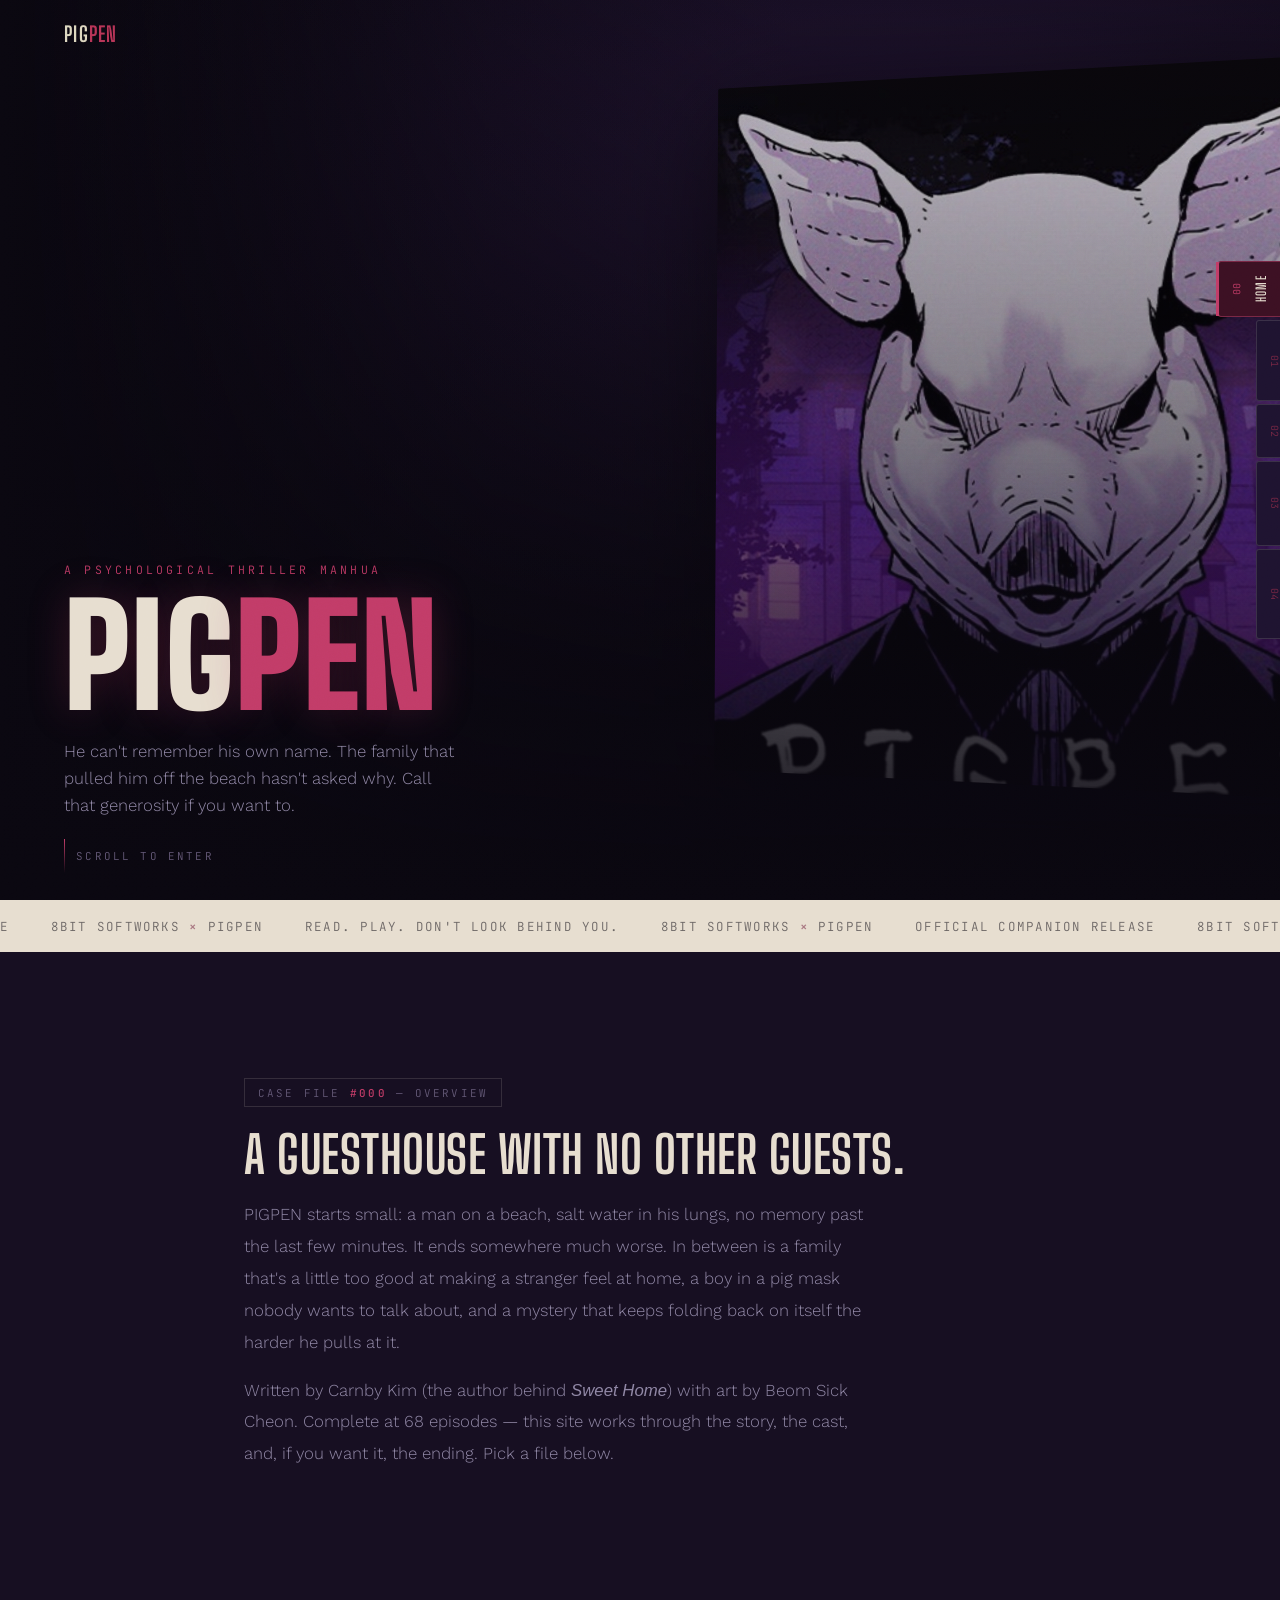
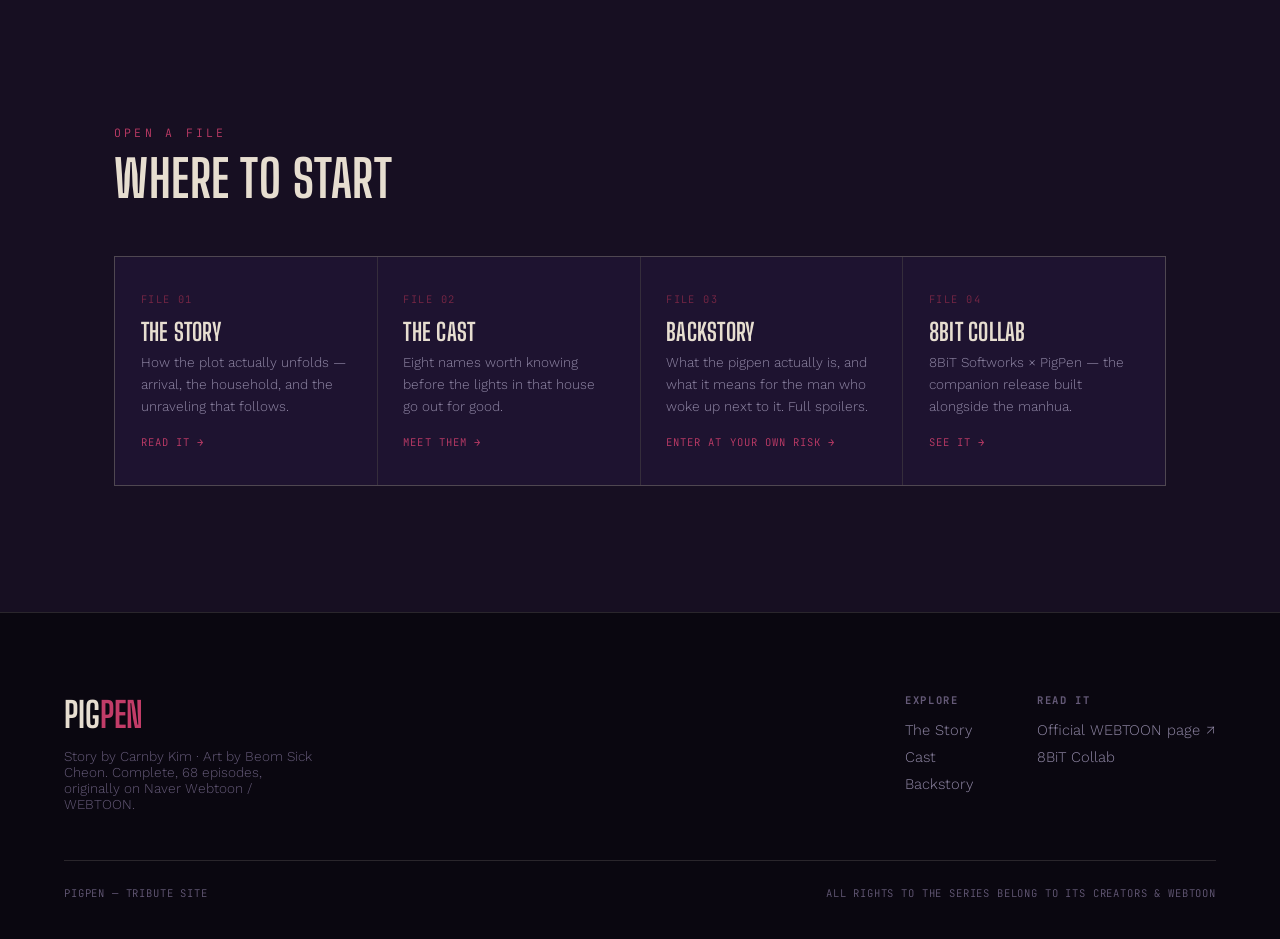
==== commit 0b79b0c7: "Update footer text for tribute site" ====
--- a/index.html
+++ b/index.html
@@ -121,7 +121,7 @@
     </div>
   </div>
   <div class="foot-bottom">
-    <span>PIGPEN — AN UNOFFICIAL FAN TRIBUTE SITE</span>
+    <span>PIGPEN — TRIBUTE SITE</span>
     <span>ALL RIGHTS TO THE SERIES BELONG TO ITS CREATORS &amp; WEBTOON</span>
   </div>
 </footer>
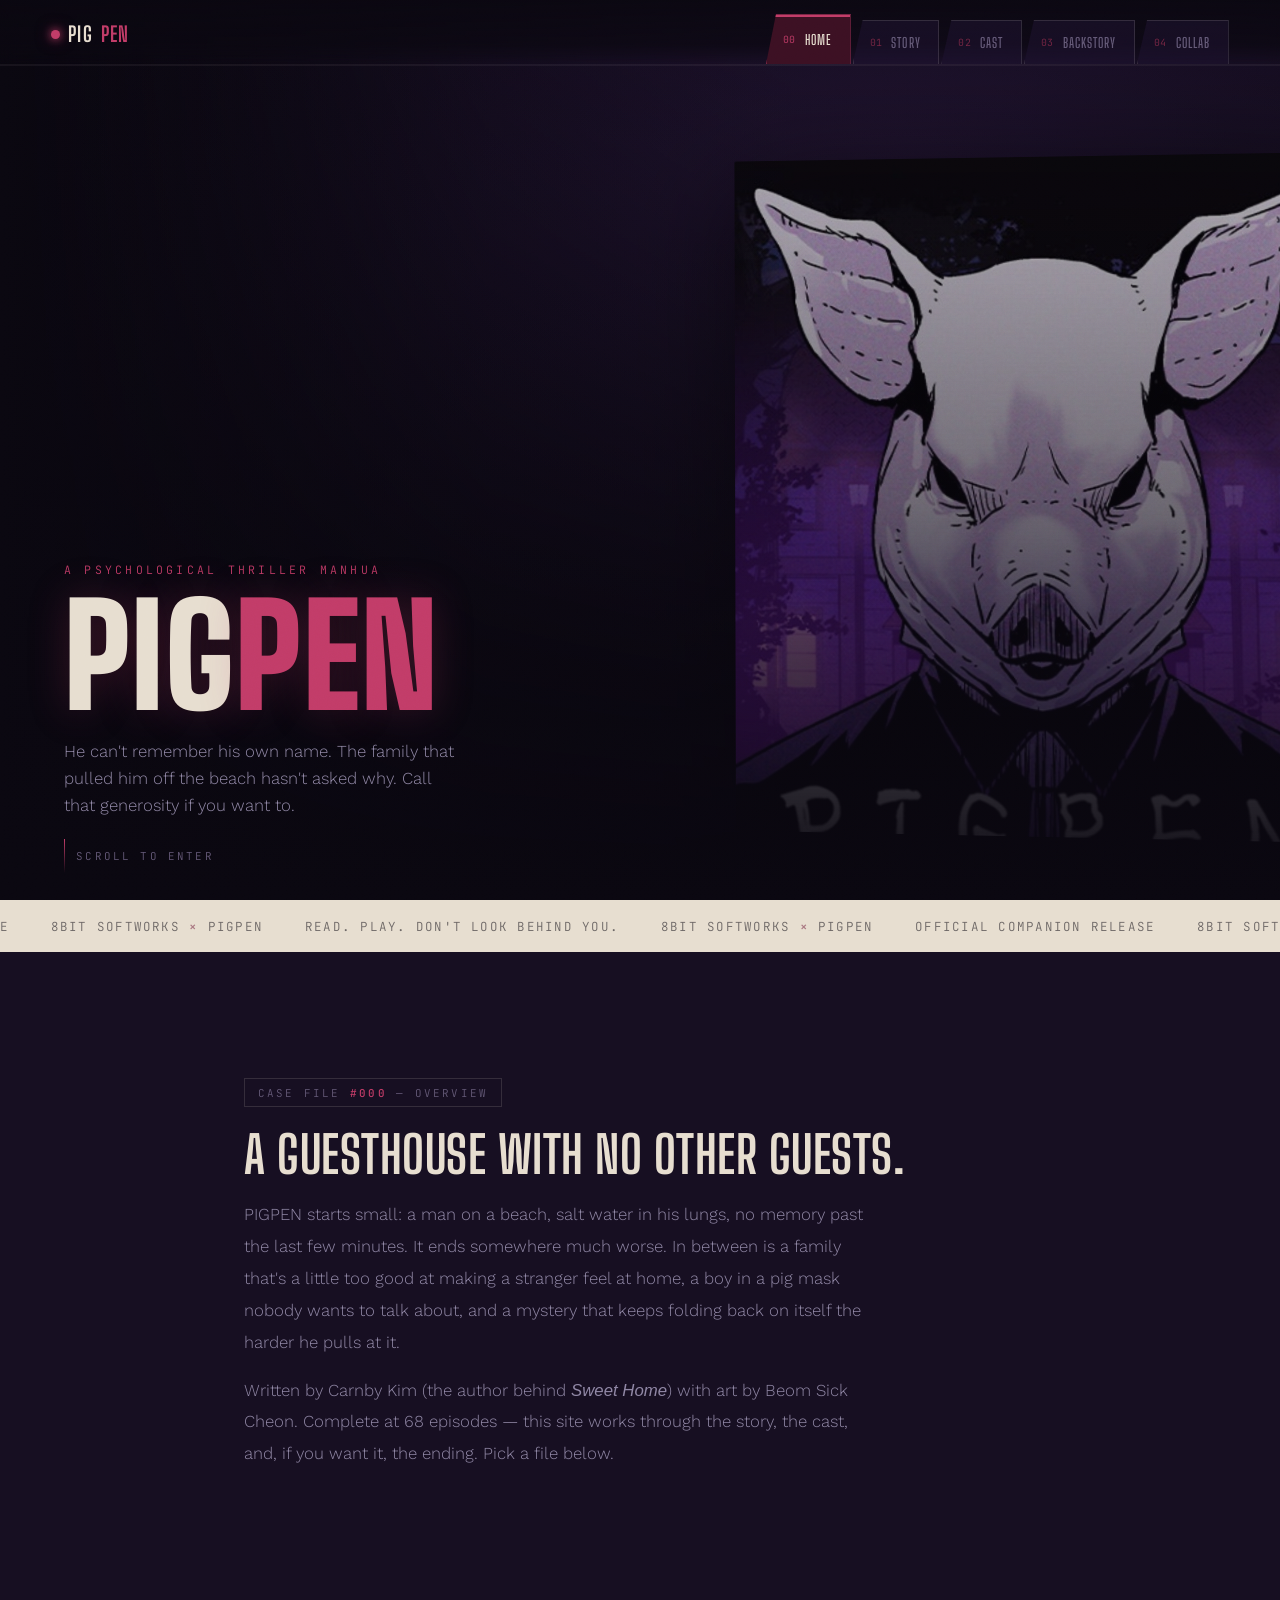
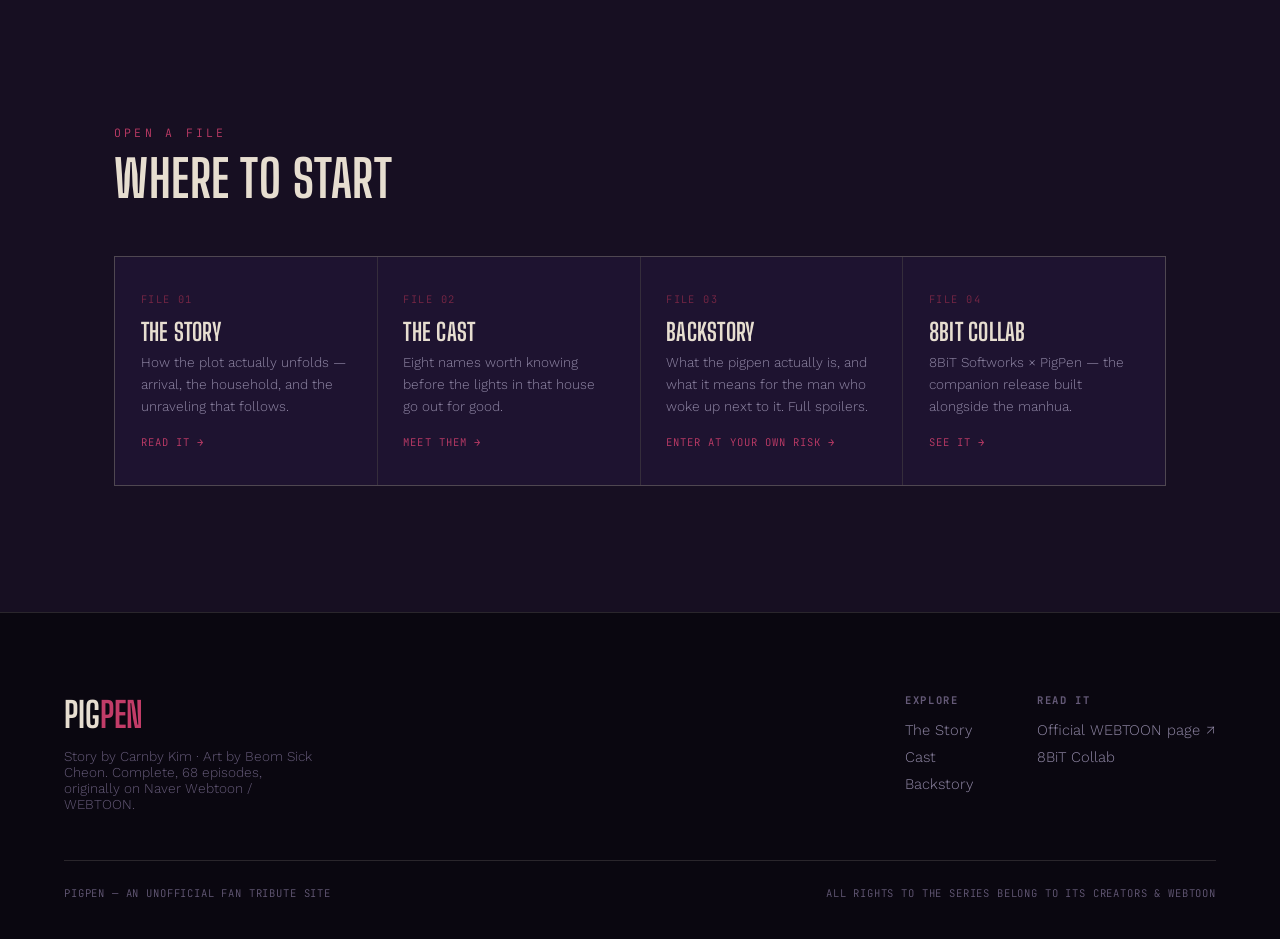
==== commit a32e8a2b: "Add files via upload" ====
--- a/index.html
+++ b/index.html
@@ -13,14 +13,23 @@
 
 <div class="grain"></div>
 
-<a href="index.html" class="brand-mark">PIG<span>PEN</span></a>
-
-<nav class="case-nav">
+<header class="site-header">
+  <a href="index.html" class="brand-mark"><span class="brand-icon"></span>PIG<span>PEN</span></a>
+  <nav class="case-nav">
+    <a href="index.html" class="case-tab"><span class="tab-num">00</span><span class="tab-label">Home</span></a>
+    <a href="story.html" class="case-tab"><span class="tab-num">01</span><span class="tab-label">Story</span></a>
+    <a href="cast.html" class="case-tab"><span class="tab-num">02</span><span class="tab-label">Cast</span></a>
+    <a href="backstory.html" class="case-tab"><span class="tab-num">03</span><span class="tab-label">Backstory</span></a>
+    <a href="collab.html" class="case-tab"><span class="tab-num">04</span><span class="tab-label">Collab</span></a>
+  </nav>
+</header>
+<div class="scroll-progress"><i id="scrollProgressFill"></i></div>
+<nav class="case-nav-mobile">
   <a href="index.html" class="case-tab"><span class="tab-num">00</span><span class="tab-label">Home</span></a>
-  <a href="story.html" class="case-tab"><span class="tab-num">01</span><span class="tab-label">The Story</span></a>
+  <a href="story.html" class="case-tab"><span class="tab-num">01</span><span class="tab-label">Story</span></a>
   <a href="cast.html" class="case-tab"><span class="tab-num">02</span><span class="tab-label">Cast</span></a>
   <a href="backstory.html" class="case-tab"><span class="tab-num">03</span><span class="tab-label">Backstory</span></a>
-  <a href="collab.html" class="case-tab"><span class="tab-num">04</span><span class="tab-label">8BiT Collab</span></a>
+  <a href="collab.html" class="case-tab"><span class="tab-num">04</span><span class="tab-label">Collab</span></a>
 </nav>
 
 <!-- HERO -->
@@ -121,7 +130,7 @@
     </div>
   </div>
   <div class="foot-bottom">
-    <span>PIGPEN — TRIBUTE SITE</span>
+    <span>PIGPEN — AN UNOFFICIAL FAN TRIBUTE SITE</span>
     <span>ALL RIGHTS TO THE SERIES BELONG TO ITS CREATORS &amp; WEBTOON</span>
   </div>
 </footer>
@@ -129,12 +138,32 @@
 <script src="common.js"></script>
 <script>
   const heroMask = document.getElementById('heroMask');
-  window.addEventListener('scroll', () => {
-    const y = window.scrollY;
-    if (heroMask) {
-      heroMask.style.transform = `rotateY(${-8 + y * 0.01}deg) rotateX(${6 - y * 0.01}deg) translateY(${y * 0.15}px) scale(${1 - Math.min(y / 4000, 0.06)})`;
-    }
-  }, { passive: true });
+
+  // Track raw scroll + pointer targets, then ease toward them every
+  // frame instead of snapping the transform straight to the event value.
+  // That's what gives the mask its weighted, floaty feel instead of
+  // jumping in lockstep with the scrollbar.
+  let scrollTarget = 0, scrollNow = 0;
+  let mouseTargetX = 0, mouseTargetY = 0, mouseNowX = 0, mouseNowY = 0;
+
+  window.addEventListener('scroll', () => { scrollTarget = window.scrollY; }, { passive: true });
+  window.addEventListener('pointermove', (e) => {
+    mouseTargetX = (e.clientX / window.innerWidth - 0.5);
+    mouseTargetY = (e.clientY / window.innerHeight - 0.5);
+  });
+
+  if (heroMask) {
+    PP.onFrame(() => {
+      scrollNow = PP.lerp(scrollNow, scrollTarget, 0.09);
+      mouseNowX = PP.lerp(mouseNowX, mouseTargetX, 0.045);
+      mouseNowY = PP.lerp(mouseNowY, mouseTargetY, 0.045);
+      const idle = Math.sin(performance.now() / 1600) * 1.6; // slow, subtle breathing
+      const rotY = -8 + scrollNow * 0.01 + mouseNowX * 11;
+      const rotX = 6 - scrollNow * 0.01 - mouseNowY * 7 + idle;
+      const scale = 1 - Math.min(scrollNow / 4000, 0.06);
+      heroMask.style.transform = `rotateY(${rotY}deg) rotateX(${rotX}deg) translateY(${scrollNow * 0.15}px) scale(${scale})`;
+    });
+  }
 </script>
 
 </body>
--- a/styles.css
+++ b/styles.css
@@ -11,7 +11,7 @@
   --line:rgba(231,222,208,0.14);
 }
 *{box-sizing:border-box;margin:0;padding:0;}
-html{scroll-behavior:smooth;background:var(--void);}
+html{scroll-behavior:smooth; scroll-padding-top:90px; background:var(--void);}
 body{
   background:var(--void);
   color:var(--cream);
@@ -59,82 +59,126 @@
 
 /* ============================================================
    CASE-FILE NAVIGATION
-   A vertical stack of folder tabs pinned to the right edge,
-   like dividers in an evidence binder. Collapses to a bottom
-   tab bar on narrow screens.
+   A row of folder tabs jutting off a case binder, docked to
+   the top of the viewport. A thin progress rail underneath
+   tracks how far into the file you've read. Collapses to a
+   bottom tab bar on narrow screens.
 ============================================================ */
+.site-header{
+  position:fixed; top:0; left:0; right:0; z-index:150;
+  display:flex; align-items:flex-end; justify-content:space-between;
+  padding:0 4vw;
+  height:64px;
+  background:linear-gradient(180deg, rgba(10,7,16,0.92) 0%, rgba(10,7,16,0.72) 70%, transparent 100%);
+  backdrop-filter:blur(6px);
+}
 .brand-mark{
-  position:fixed; top:22px; left:5vw; z-index:150;
+  position:relative; z-index:2;
   font-family:'Big Shoulders Display', sans-serif;
   font-weight:700; font-size:1.3rem; letter-spacing:0.06em;
   text-decoration:none; color:var(--cream);
-  mix-blend-mode:difference;
-}
+  margin-bottom:18px;
+  display:flex; align-items:center; gap:0.5rem;
+}
+.brand-mark .brand-icon{
+  width:9px; height:9px; border-radius:50%;
+  background:var(--magenta);
+  box-shadow:0 0 8px var(--magenta), 0 0 16px rgba(194,60,104,0.5);
+  animation:brandPulse 2.6s ease-in-out infinite;
+}
+@keyframes brandPulse{ 0%,100%{opacity:0.5; transform:scale(0.85);} 50%{opacity:1; transform:scale(1.15);} }
 .brand-mark span{color:var(--magenta);}
 
+.scroll-progress{
+  position:fixed; top:64px; left:0; right:0; height:2px; z-index:150;
+  background:rgba(231,222,208,0.06);
+}
+.scroll-progress i{
+  display:block; height:100%; width:0%;
+  background:linear-gradient(90deg, var(--magenta-dim), var(--magenta));
+  box-shadow:0 0 10px rgba(194,60,104,0.7);
+  transition:width 0.05s linear;
+}
+
 .case-nav{
-  position:fixed; top:0; right:0; height:100vh; z-index:150;
-  display:flex; flex-direction:column; justify-content:center;
-  gap:3px;
-  pointer-events:none;
+  position:relative; z-index:2;
+  display:flex; align-items:flex-end; height:100%;
+  gap:2px;
 }
 .case-tab{
-  pointer-events:all;
-  display:flex; align-items:center; gap:0.6rem;
-  background:var(--panel);
+  position:relative;
+  display:flex; align-items:center; gap:0.55rem;
+  height:44px; padding:0 1.1rem 0 1rem;
+  text-decoration:none;
+  color:var(--lavender-dim);
+  background:rgba(30,19,48,0.55);
   border:1px solid var(--line);
-  border-right:none;
-  padding:0.85rem 0.7rem;
-  text-decoration:none;
-  color:var(--lavender);
-  transform:translateX(38px);
-  transition:transform 0.35s cubic-bezier(.2,.7,.2,1), background 0.3s, color 0.3s;
+  border-bottom:none;
+  clip-path:polygon(10px 0, 100% 0, 100% 100%, 0 100%);
+  transition:color 0.3s, background 0.3s, transform 0.3s, box-shadow 0.3s;
   cursor:pointer;
-  border-radius:3px 0 0 3px;
-}
+  overflow:hidden;
+}
+.case-tab::before{
+  content:""; position:absolute; inset:0;
+  background:linear-gradient(100deg, transparent 40%, rgba(231,222,208,0.12) 50%, transparent 60%);
+  transform:translateX(-120%);
+  transition:transform 0.6s ease;
+}
+.case-tab:hover::before{transform:translateX(120%);}
 .case-tab .tab-num{
   font-family:'JetBrains Mono', monospace; font-size:0.62rem;
-  color:var(--magenta-dim); flex-shrink:0;
-  writing-mode:vertical-rl;
+  color:var(--magenta-dim); flex-shrink:0; letter-spacing:0.04em;
 }
 .case-tab .tab-label{
   font-family:'Big Shoulders Display', sans-serif;
-  font-weight:600; font-size:0.82rem; letter-spacing:0.1em;
+  font-weight:600; font-size:0.86rem; letter-spacing:0.08em;
   text-transform:uppercase;
-  writing-mode:vertical-rl; text-orientation:mixed;
-  transform:rotate(180deg);
   white-space:nowrap;
 }
-.case-tab:hover, .case-tab.active{
-  transform:translateX(0);
+.case-tab:hover{
+  color:var(--cream);
+  background:rgba(58,26,68,0.75);
+  transform:translateY(-3px);
+}
+.case-tab.active{
+  color:var(--cream);
   background:var(--wine);
-  color:var(--cream);
   border-color:var(--magenta-dim);
+  height:50px;
+  box-shadow:0 -6px 18px rgba(194,60,104,0.25), inset 0 2px 0 var(--magenta);
 }
 .case-tab.active .tab-num{color:var(--magenta);}
-.case-tab.active::before{
-  content:""; position:absolute; left:-3px; top:0; bottom:0; width:3px; background:var(--magenta);
-}
-.case-tab{position:relative;}
 
 @media (max-width:860px){
-  .case-nav{
-    top:auto; bottom:0; left:0; right:0; height:auto;
-    flex-direction:row; justify-content:stretch; gap:0;
+  .site-header{height:52px; background:rgba(10,7,16,0.92); backdrop-filter:blur(8px);}
+  .brand-mark{margin-bottom:12px; font-size:1.1rem;}
+  .scroll-progress{top:52px;}
+  .case-nav{display:none;}
+
+  .case-nav-mobile{
+    position:fixed; bottom:0; left:0; right:0; z-index:150;
+    display:flex;
     background:var(--panel);
     border-top:1px solid var(--line);
   }
-  .case-tab{
-    flex:1; flex-direction:column; justify-content:center;
-    transform:none; border:none; border-right:1px solid var(--line);
-    border-radius:0; padding:0.6rem 0.3rem;
-    text-align:center;
+  .case-nav-mobile .case-tab{
+    flex:1; height:auto; clip-path:none;
+    flex-direction:column; justify-content:center; align-items:center; gap:0.2rem;
+    padding:0.55rem 0.2rem; border:none; border-right:1px solid var(--line);
+    background:transparent; text-align:center;
   }
-  .case-tab:last-child{border-right:none;}
-  .case-tab .tab-num{writing-mode:horizontal-tb; font-size:0.56rem;}
-  .case-tab .tab-label{writing-mode:horizontal-tb; transform:none; font-size:0.62rem; letter-spacing:0.04em;}
-  .case-tab.active::before{left:0; right:0; top:0; bottom:auto; height:2px; width:auto;}
-  body{padding-bottom:56px;}
+  .case-nav-mobile .case-tab:last-child{border-right:none;}
+  .case-nav-mobile .case-tab .tab-num{font-size:0.56rem;}
+  .case-nav-mobile .case-tab .tab-label{font-size:0.6rem; letter-spacing:0.03em;}
+  .case-nav-mobile .case-tab.active{
+    box-shadow:inset 0 2px 0 var(--magenta);
+    background:var(--wine);
+  }
+  body{padding-bottom:58px;}
+}
+@media (min-width:861px){
+  .case-nav-mobile{display:none;}
 }
 
 /* -------- file header (per-page breadcrumb tag) -------- */
@@ -310,25 +354,42 @@
 /* -------- 3D scroll mask stage -------- */
 .stage{
   position:relative;
-  height:170vh;
+  height:220vh;
   background:var(--void);
 }
 .stage-sticky{
   position:sticky; top:0; height:100svh;
   display:flex; align-items:center; justify-content:center;
   overflow:hidden;
-  perspective:1400px;
+  perspective:1600px;
+  perspective-origin:50% 45%;
 }
 .stage-sticky .chainlink{opacity:0.35;}
+.stage-glow{
+  position:absolute; width:min(70vw,760px); height:min(70vw,760px);
+  border-radius:50%;
+  background:radial-gradient(circle, rgba(194,60,104,0.35) 0%, rgba(194,60,104,0.08) 45%, transparent 72%);
+  filter:blur(6px);
+  pointer-events:none;
+  will-change:transform, opacity;
+}
 .stage-mask-wrap{
   width:min(46vw,460px);
   transform-style:preserve-3d;
   will-change:transform;
   position:relative;
 }
+.stage-mask-wrap::after{
+  content:"";
+  position:absolute; inset:-6%;
+  border-radius:6px;
+  background:linear-gradient(135deg, rgba(231,222,208,0.14), transparent 40%, transparent 60%, rgba(194,60,104,0.18));
+  mix-blend-mode:overlay;
+  pointer-events:none;
+}
 .stage-mask-wrap img{
   border-radius:3px;
-  filter:drop-shadow(0 50px 90px rgba(0,0,0,0.8));
+  filter:drop-shadow(0 50px 90px rgba(0,0,0,0.8)) drop-shadow(0 0 40px rgba(194,60,104,0.15));
 }
 .stage-copy{
   position:absolute;
@@ -342,6 +403,7 @@
   font-size:clamp(1.8rem,5vw,3.4rem);
   letter-spacing:0.02em;
   mix-blend-mode:difference;
+  will-change:transform, opacity;
 }
 .stage-copy small{
   display:block; font-family:'JetBrains Mono'; font-weight:400;
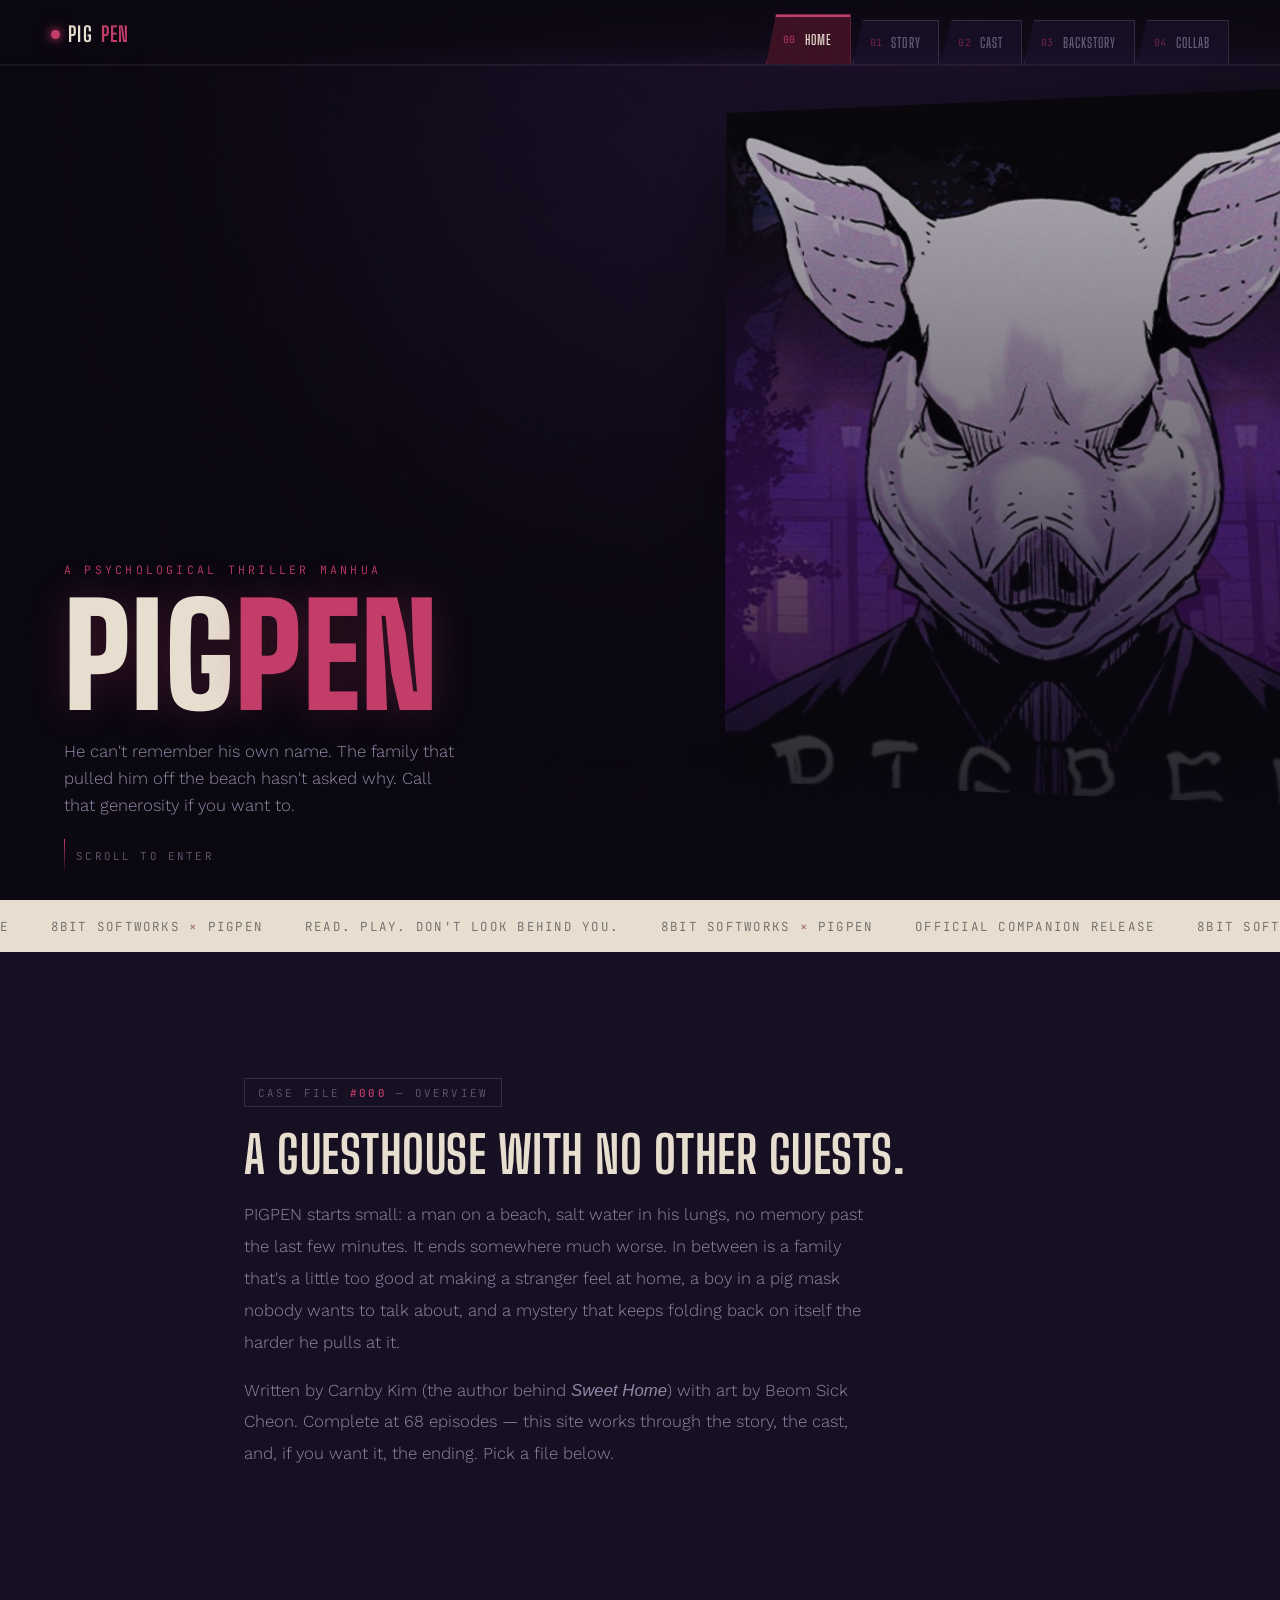
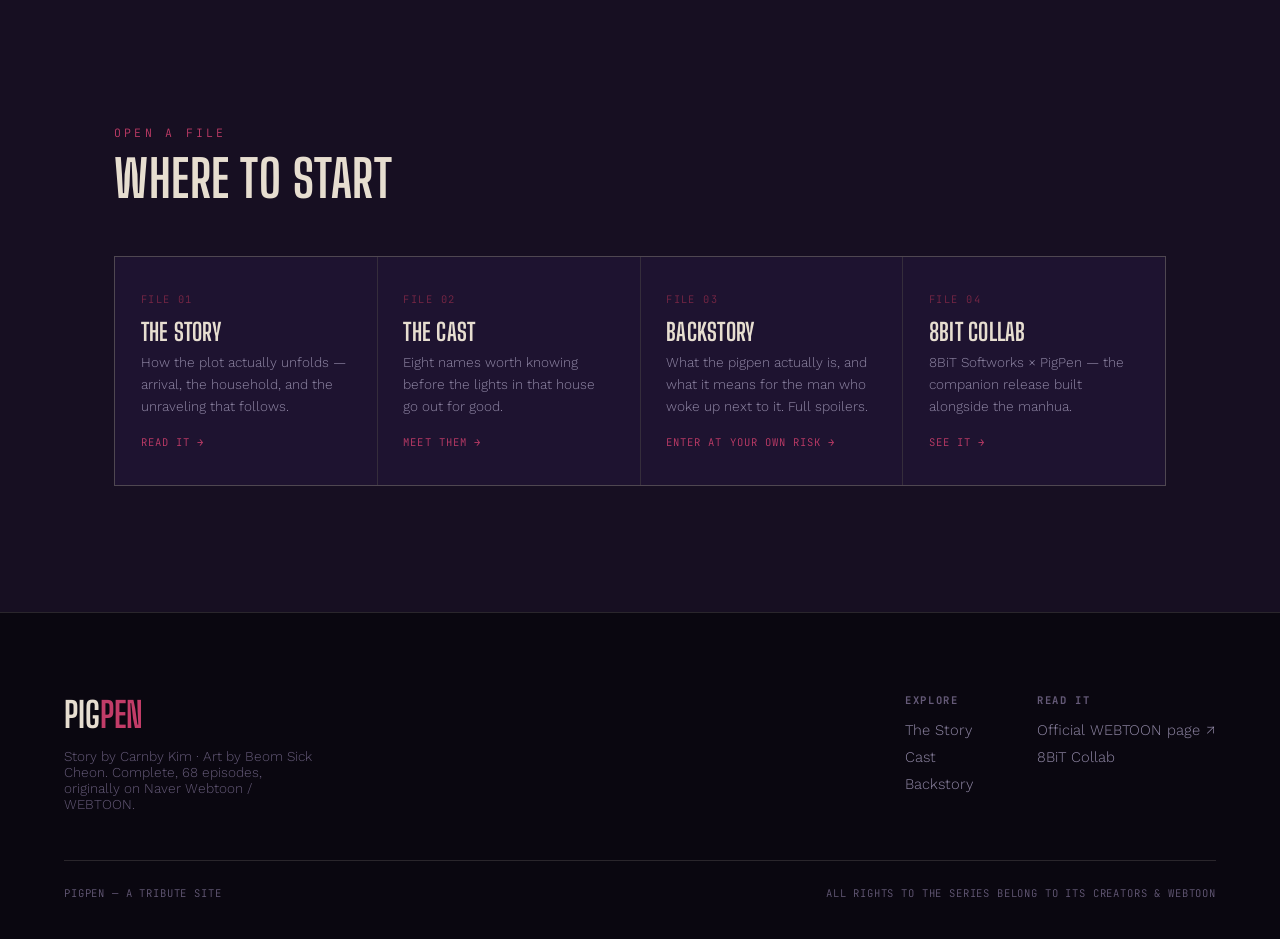
==== commit e7396804: "Update footer text for tribute site" ====
--- a/index.html
+++ b/index.html
@@ -130,7 +130,7 @@
     </div>
   </div>
   <div class="foot-bottom">
-    <span>PIGPEN — AN UNOFFICIAL FAN TRIBUTE SITE</span>
+    <span>PIGPEN — A TRIBUTE SITE</span>
     <span>ALL RIGHTS TO THE SERIES BELONG TO ITS CREATORS &amp; WEBTOON</span>
   </div>
 </footer>
